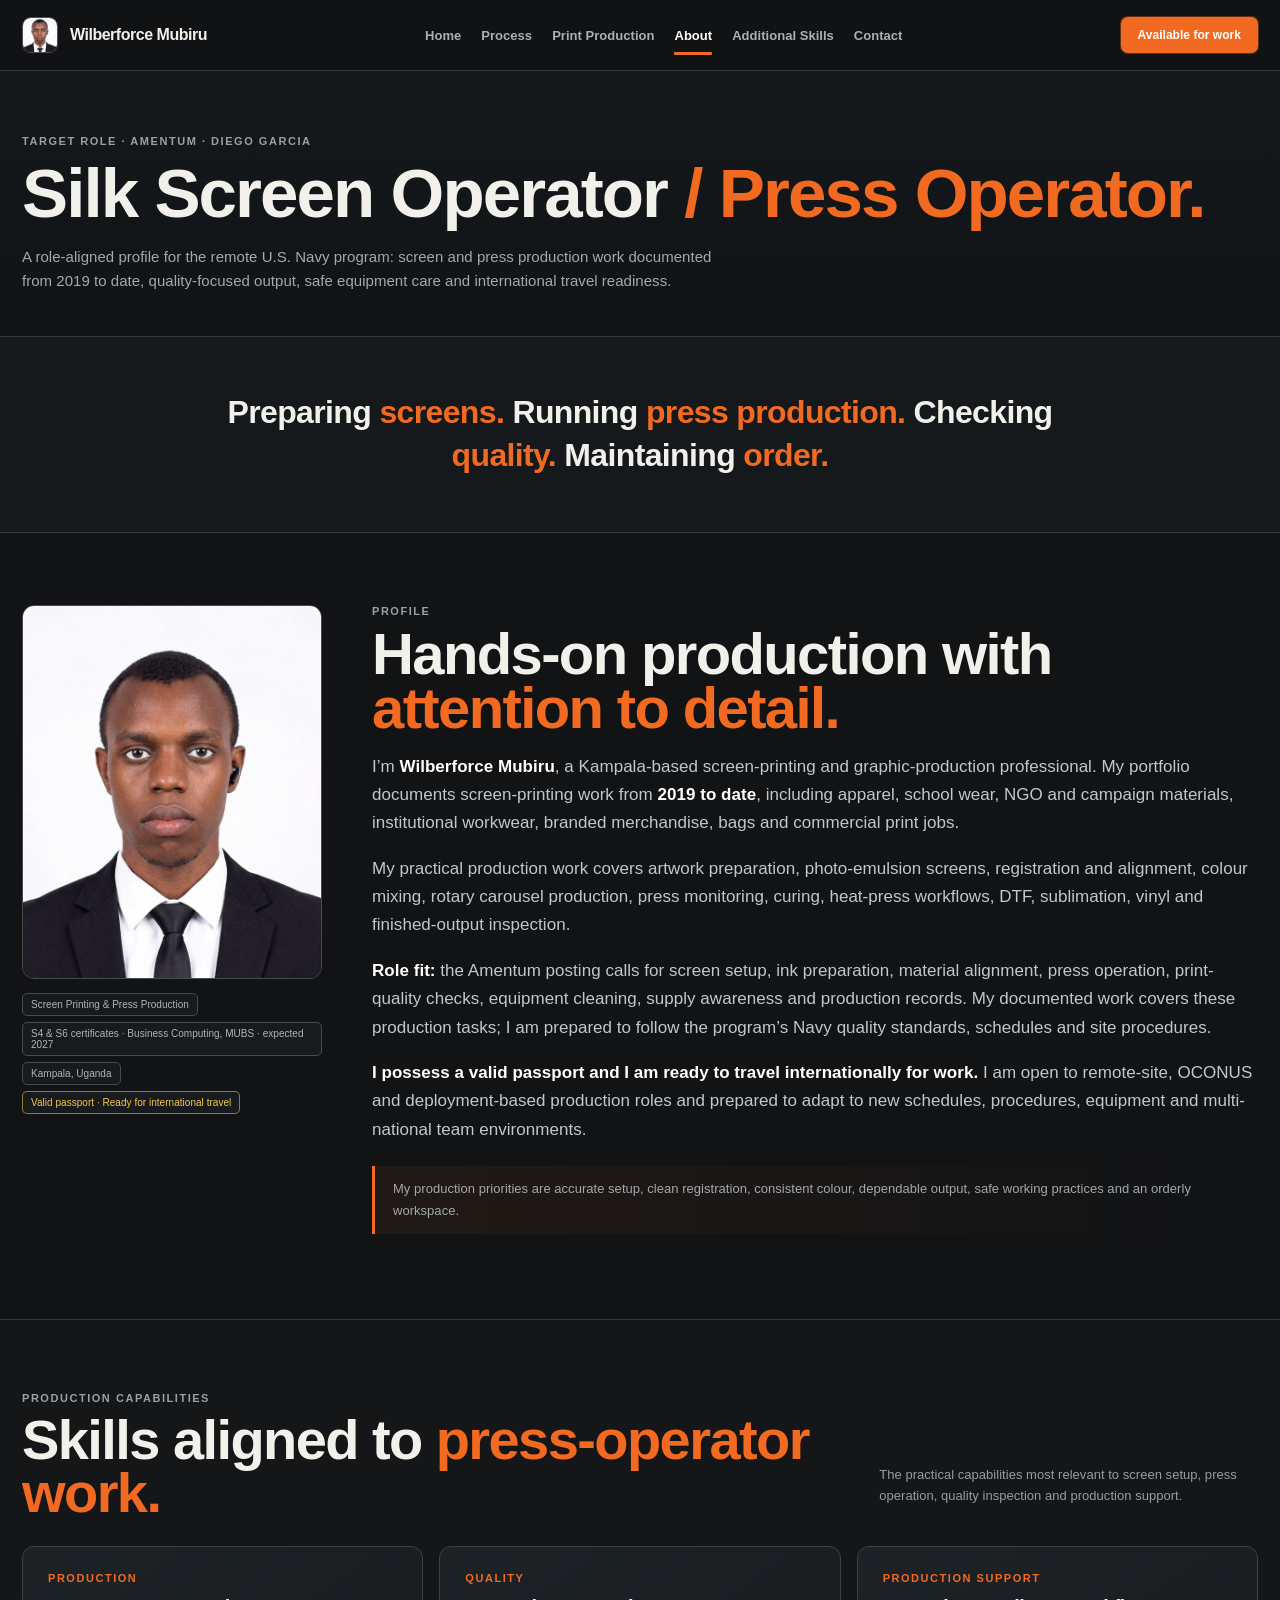
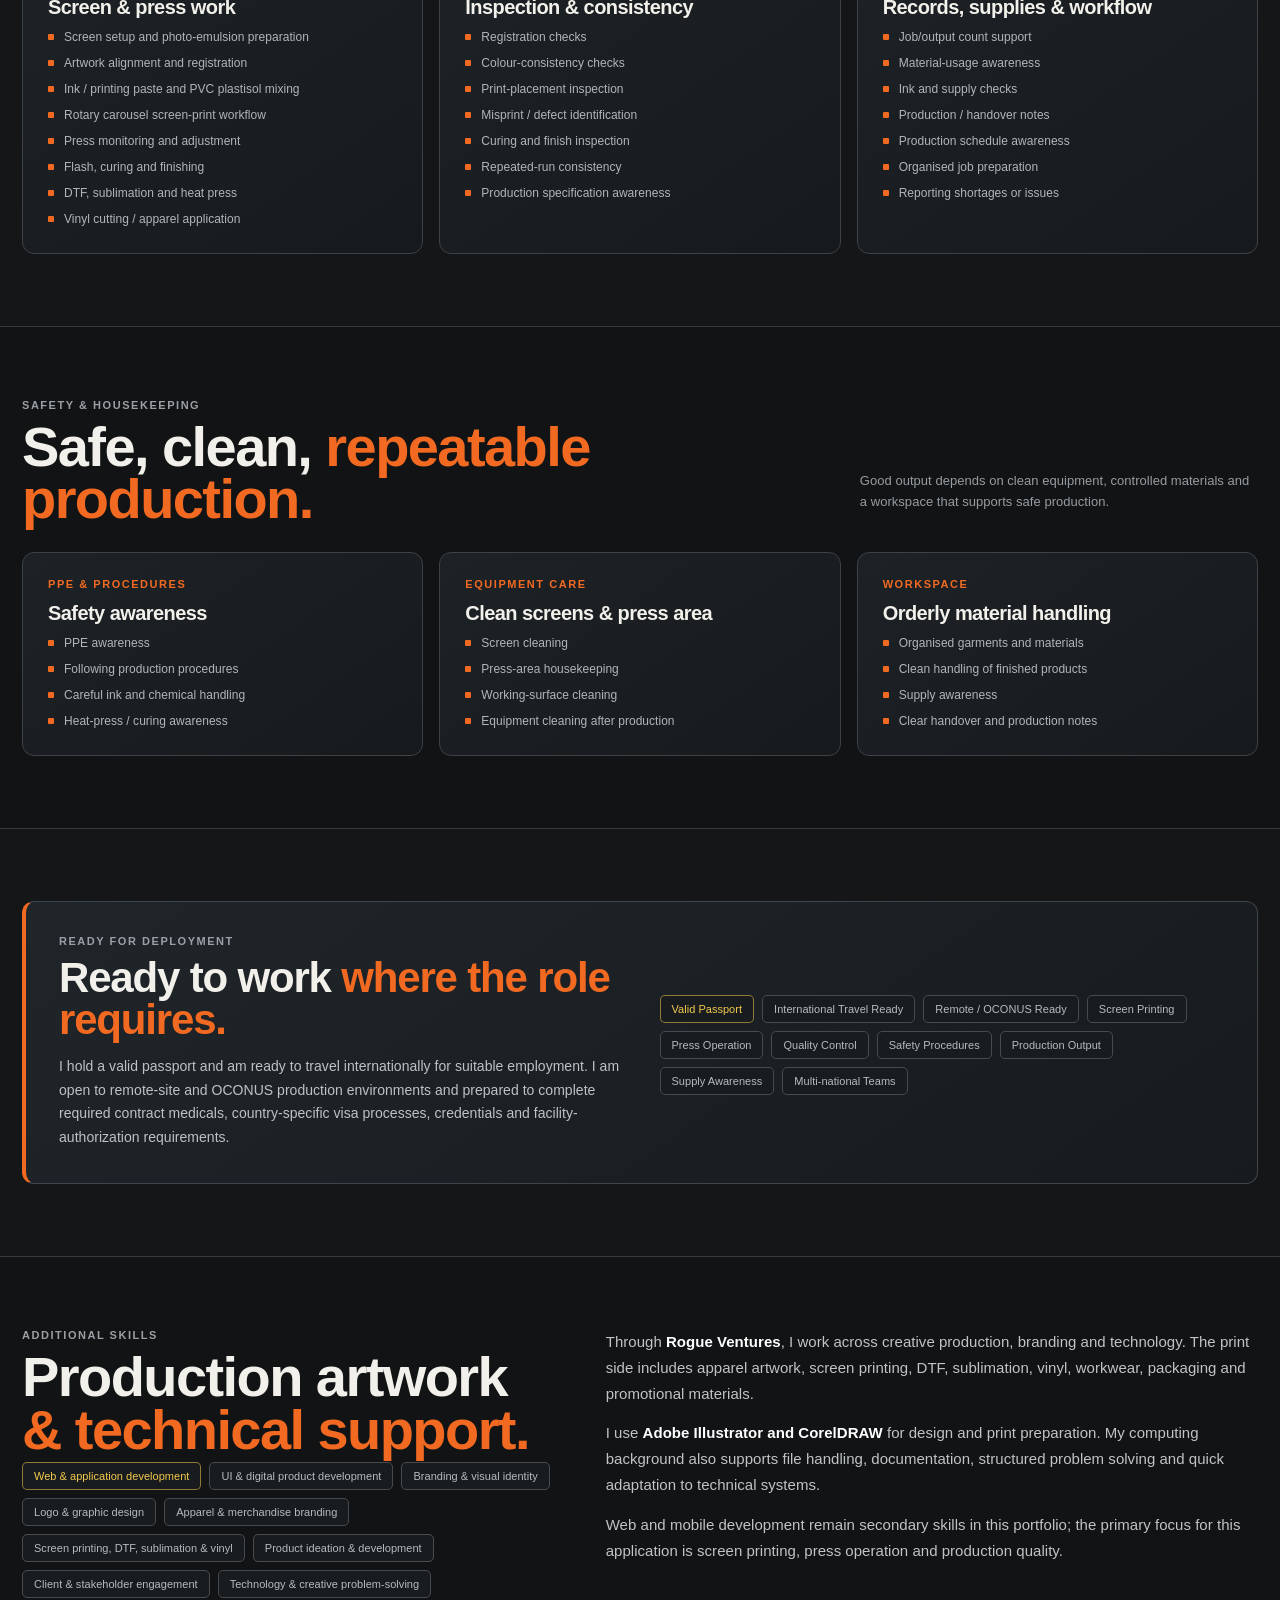
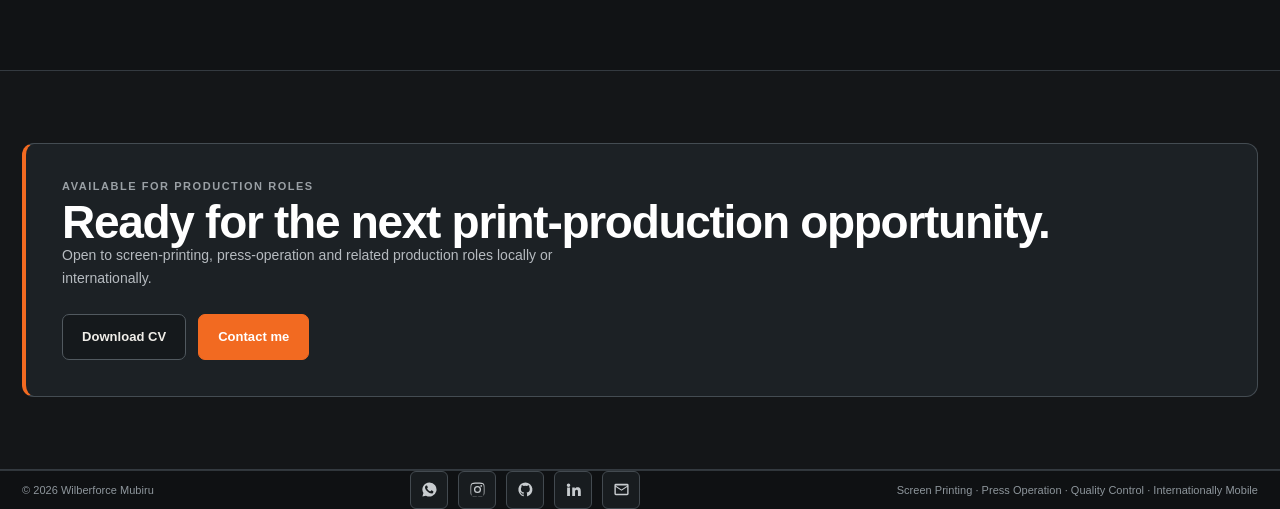
==== about.html @ 1ae14ea3 "Add confirmed education credentials" ====
<!doctype html>
<html lang="en">
<head>
<meta charset="utf-8">
<meta name="viewport" content="width=device-width, initial-scale=1">
<title>About · Wilberforce Mubiru · Print Production</title>
<meta name="description" content="Role-aligned profile for Wilberforce Mubiru: Silk Screen Operator / Press Operator candidate for the Amentum program on Diego Garcia, with production work documented from 2019 to date.">
<link rel="icon" href="data:image/svg+xml,<svg xmlns='http://www.w3.org/2000/svg' viewBox='0 0 32 32'><rect width='32' height='32' rx='6' fill='%23f26a21'/><text x='16' y='21' font-size='13' font-family='sans-serif' font-weight='bold' fill='white' text-anchor='middle'>WM</text></svg>">
<link rel="stylesheet" href="assets/css/site.css">
<link rel="stylesheet" href="assets/css/typography.css">
</head>
<body>
<header class="topbar"><div class="shell nav"><a class="brand" href="index.html"><img class="mark" src="assets/img/profile.jpg" alt="Wilberforce Mubiru"><span>Wilberforce Mubiru</span></a><nav class="navlinks"><a href="index.html">Home</a><a href="graphics.html#process">Process</a><a href="graphics.html">Print Production</a><a href="about.html" class="active">About</a><a href="web-mobile.html">Additional Skills</a><a href="contact.html">Contact</a></nav><a class="navcta" href="contact.html">Available for work</a></div></header>
<main id="top">
<section class="page-head"><div class="shell"><div class="eyebrow">Target role · Amentum · Diego Garcia</div><h1 class="serif">Silk Screen Operator <span class="orange">/ Press Operator.</span></h1><p class="page-intro">A role-aligned profile for the remote U.S. Navy program: screen and press production work documented from 2019 to date, quality-focused output, safe equipment care and international travel readiness.</p></div></section>
<section class="tagline"><div class="shell"><p>Preparing <span>screens.</span> Running <span>press production.</span> Checking <span>quality.</span> Maintaining <span>order.</span></p></div></section>
<section class="section"><div class="shell about"><div><img class="about-photo" src="assets/img/profile.jpg" alt="Wilberforce Mubiru portrait"><div class="stack" style="margin-top:14px"><span>Screen Printing &amp; Press Production</span><span>S4 &amp; S6 certificates · Business Computing, MUBS · expected 2027</span><span>Kampala, Uganda</span><span>Valid passport · Ready for international travel</span></div></div><div><div class="eyebrow">Profile</div><h2 class="serif">Hands-on production with <span class="orange">attention to detail.</span></h2><p class="about-copy">I’m <strong>Wilberforce Mubiru</strong>, a Kampala-based screen-printing and graphic-production professional. My portfolio documents screen-printing work from <strong>2019 to date</strong>, including apparel, school wear, NGO and campaign materials, institutional workwear, branded merchandise, bags and commercial print jobs.</p><p class="about-copy">My practical production work covers artwork preparation, photo-emulsion screens, registration and alignment, colour mixing, rotary carousel production, press monitoring, curing, heat-press workflows, DTF, sublimation, vinyl and finished-output inspection.</p><p class="about-copy" id="role-fit"><strong>Role fit:</strong> the Amentum posting calls for screen setup, ink preparation, material alignment, press operation, print-quality checks, equipment cleaning, supply awareness and production records. My documented work covers these production tasks; I am prepared to follow the program’s Navy quality standards, schedules and site procedures.</p><p class="about-copy"><strong>I possess a valid passport and I am ready to travel internationally for work.</strong> I am open to remote-site, OCONUS and deployment-based production roles and prepared to adapt to new schedules, procedures, equipment and multi-national team environments.</p><p class="quote">My production priorities are accurate setup, clean registration, consistent colour, dependable output, safe working practices and an orderly workspace.</p></div></div></section>
<section class="section"><div class="shell"><div class="section-head"><div><div class="eyebrow">Production capabilities</div><h2 class="serif">Skills aligned to <span class="orange">press-operator work.</span></h2></div><div class="head-more"><p class="section-intro">The practical capabilities most relevant to screen setup, press operation, quality inspection and production support.</p></div></div><div class="cap-grid"><article class="cap"><span class="kicker">Production</span><h3>Screen &amp; press work</h3><ul><li>Screen setup and photo-emulsion preparation</li><li>Artwork alignment and registration</li><li>Ink / printing paste and PVC plastisol mixing</li><li>Rotary carousel screen-print workflow</li><li>Press monitoring and adjustment</li><li>Flash, curing and finishing</li><li>DTF, sublimation and heat press</li><li>Vinyl cutting / apparel application</li></ul></article><article class="cap"><span class="kicker">Quality</span><h3>Inspection &amp; consistency</h3><ul><li>Registration checks</li><li>Colour-consistency checks</li><li>Print-placement inspection</li><li>Misprint / defect identification</li><li>Curing and finish inspection</li><li>Repeated-run consistency</li><li>Production specification awareness</li></ul></article><article class="cap"><span class="kicker">Production support</span><h3>Records, supplies &amp; workflow</h3><ul><li>Job/output count support</li><li>Material-usage awareness</li><li>Ink and supply checks</li><li>Production / handover notes</li><li>Production schedule awareness</li><li>Organised job preparation</li><li>Reporting shortages or issues</li></ul></article></div></div></section>
<section class="section"><div class="shell"><div class="section-head"><div><div class="eyebrow">Safety &amp; housekeeping</div><h2 class="serif">Safe, clean, <span class="orange">repeatable production.</span></h2></div><div class="head-more"><p class="section-intro">Good output depends on clean equipment, controlled materials and a workspace that supports safe production.</p></div></div><div class="cap-grid"><article class="cap"><span class="kicker">PPE &amp; procedures</span><h3>Safety awareness</h3><ul><li>PPE awareness</li><li>Following production procedures</li><li>Careful ink and chemical handling</li><li>Heat-press / curing awareness</li></ul></article><article class="cap"><span class="kicker">Equipment care</span><h3>Clean screens &amp; press area</h3><ul><li>Screen cleaning</li><li>Press-area housekeeping</li><li>Working-surface cleaning</li><li>Equipment cleaning after production</li></ul></article><article class="cap"><span class="kicker">Workspace</span><h3>Orderly material handling</h3><ul><li>Organised garments and materials</li><li>Clean handling of finished products</li><li>Supply awareness</li><li>Clear handover and production notes</li></ul></article></div></div></section>
<section class="section"><div class="shell"><div class="impact"><div><div class="eyebrow">Ready for deployment</div><h2 class="serif">Ready to work <span class="orange">where the role requires.</span></h2><p>I hold a valid passport and am ready to travel internationally for suitable employment. I am open to remote-site and OCONUS production environments and prepared to complete required contract medicals, country-specific visa processes, credentials and facility-authorization requirements.</p></div><div class="areas"><span>Valid Passport</span><span>International Travel Ready</span><span>Remote / OCONUS Ready</span><span>Screen Printing</span><span>Press Operation</span><span>Quality Control</span><span>Safety Procedures</span><span>Production Output</span><span>Supply Awareness</span><span>Multi-national Teams</span></div></div></div></section>
<section class="section" id="rogue"><div class="shell rogue"><div><div class="eyebrow">Additional skills</div><h2 class="serif">Production artwork <span class="orange">&amp; technical support.</span></h2><div class="areas" id="rogue-areas"></div></div><div class="rogue-copy"><p>Through <strong>Rogue Ventures</strong>, I work across creative production, branding and technology. The print side includes apparel artwork, screen printing, DTF, sublimation, vinyl, workwear, packaging and promotional materials.</p><p>I use <strong>Adobe Illustrator and CorelDRAW</strong> for design and print preparation. My computing background also supports file handling, documentation, structured problem solving and quick adaptation to technical systems.</p><p>Web and mobile development remain secondary skills in this portfolio; the primary focus for this application is screen printing, press operation and production quality.</p></div></div></section>
<section class="section"><div class="shell"><div class="cta"><div><div class="eyebrow">Available for production roles</div><h2 class="serif">Ready for the next print-production opportunity.</h2><p>Open to screen-printing, press-operation and related production roles locally or internationally.</p></div><div class="cta-actions"><a class="button ghost" href="Wilberforce_Mubiru_Print_Production_CV.html" download>Download CV</a><a class="button primary" href="contact.html">Contact me</a></div></div></div></section>
</main>
<footer class="shell"><div class="foot-row"><div>© <span id="year"></span> Wilberforce Mubiru</div><div class="socials" id="socials"></div><div>Screen Printing · Press Operation · Quality Control · Internationally Mobile</div></div></footer>
<script src="assets/js/data.js"></script>
<script src="assets/js/site.js"></script>
</body>
</html>
---- assets/css/site.css ----
:root{--bg:#111315;--panel:#1b1f22;--panel2:#20252a;--panel3:#15191c;--ink:#f2f0ea;--muted:#92989d;--line:#343a40;--line-soft:rgba(255,255,255,.09);--accent:#f26a21;--accent2:#ff8b4d;--signal:#f2c94c;--steel:#bcc2c7;--dark:#0d0f10}
*{box-sizing:border-box}html{scroll-behavior:smooth}body{margin:0;background:var(--bg);color:var(--ink);font-family:Inter,ui-sans-serif,system-ui,-apple-system,BlinkMacSystemFont,"Segoe UI",sans-serif}a{color:inherit;text-decoration:none}button{font:inherit;color:inherit}img{max-width:100%}.shell{max-width:1280px;margin:0 auto;padding:0 22px}.serif{font-family:Georgia,"Times New Roman",serif;font-weight:400;letter-spacing:-.045em}.eyebrow{font-size:11px;letter-spacing:.17em;text-transform:uppercase;color:#9aa0a5}.muted{color:var(--muted)}.orange{color:var(--accent)}.soft{color:#7f878d}
.topbar{position:sticky;top:0;z-index:20;background:rgba(17,19,21,.94);backdrop-filter:blur(18px);border-bottom:1px solid var(--line)}.nav{min-height:70px;display:flex;align-items:center;justify-content:space-between;gap:22px}.brand{display:flex;align-items:center;gap:12px;font-weight:750;letter-spacing:-.03em;white-space:nowrap}.mark{width:36px;height:36px;border-radius:9px;object-fit:cover;background:var(--accent);border:1px solid #4a5055}.navlinks{display:flex;align-items:center;gap:20px;color:#abb0b4;font-size:13px}.navlinks a{position:relative;padding:5px 0}.navlinks a:hover,.navlinks a.active{color:#fff}.navlinks a.active::after{content:"";position:absolute;left:0;right:0;bottom:-7px;height:3px;background:var(--accent);border-radius:1px}.navcta{display:inline-flex;align-items:center;justify-content:center;border-radius:7px;background:var(--accent);color:#fff;padding:11px 17px;font-size:12px;font-weight:800;white-space:nowrap;box-shadow:0 0 0 1px rgba(242,106,33,.35)}
.hero{padding:76px 0 68px;border-bottom:1px solid var(--line);background:linear-gradient(180deg,#131619 0%,var(--bg) 100%)}.hero-grid{display:grid;grid-template-columns:1.08fr .92fr;gap:54px;align-items:end}.hero h1{font-size:clamp(46px,7.4vw,96px);line-height:.9;margin:15px 0 24px}.hero h1 span{display:block}.lede{max-width:650px;font-size:17px;line-height:1.67;color:#c6c9cb}.hero-actions{display:flex;flex-wrap:wrap;gap:12px;margin-top:28px}.button{display:inline-flex;align-items:center;justify-content:center;min-height:46px;border-radius:7px;padding:0 19px;font-size:13px;font-weight:800;border:1px solid #495057;background:#20252a;color:#f5f5f2;transition:transform .18s,border-color .18s,background .18s}.button.primary{background:var(--accent);border-color:var(--accent);color:#fff}.button:hover{transform:translateY(-1px);border-color:#737b81}.hero-card{border:1px solid #3b4248;border-left:4px solid var(--accent);border-radius:14px;background:linear-gradient(145deg,#22272b,#171a1d);padding:24px;display:grid;grid-template-columns:132px 1fr;gap:22px;align-items:center;box-shadow:0 14px 40px rgba(0,0,0,.22)}.hero-photo{width:132px;height:165px;object-fit:cover;border-radius:10px;border:1px solid #4c5359}.hero-card h2{font-size:31px;line-height:.97;margin:8px 0 10px;max-width:330px}.hero-card p{max-width:350px;color:#b6bbc0;font-size:13px;line-height:1.58;margin:0}.stats{display:grid;grid-template-columns:repeat(4,1fr);gap:10px;margin-top:26px}.stat{border-top:2px solid #353b40;padding-top:13px}.stat strong{display:block;font-size:24px;letter-spacing:-.05em;color:#fff}.stat small{color:#8d9499;font-size:11px}
.section{padding:72px 0;border-bottom:1px solid var(--line)}.section:nth-of-type(even){background:rgba(255,255,255,.012)}.section-head{display:flex;align-items:end;justify-content:space-between;gap:30px;margin-bottom:26px}.section h2{font-size:clamp(33px,4.6vw,56px);line-height:.94;margin:10px 0 0}.section-intro{max-width:430px;color:#969da2;line-height:1.6;font-size:13px}.head-more{display:flex;flex-direction:column;align-items:flex-end;gap:12px}.head-link{font-size:12px;font-weight:800;color:#fff;white-space:nowrap}.head-link:hover{color:var(--accent2)}.page-head{padding:64px 0 42px;border-bottom:1px solid var(--line);background:linear-gradient(180deg,#15191c,var(--bg))}.page-head h1{font-size:clamp(38px,5.4vw,70px);line-height:.95;margin:14px 0 0}.page-intro{max-width:720px;color:#a3a9ad;line-height:1.65;font-size:15px;margin:18px 0 0}
.filters{display:flex;flex-wrap:wrap;gap:8px;margin:0 0 22px}.filter{border:1px solid #444b51;background:#191d20;color:#b2b7bb;border-radius:6px;padding:9px 13px;font-size:11px;cursor:pointer}.filter.active,.filter:hover{background:var(--accent);color:#fff;border-color:var(--accent)}.grid{display:grid;grid-template-columns:repeat(3,1fr);gap:16px}.work-card{background:var(--panel);border:1px solid #343b40;border-radius:12px;overflow:hidden;display:flex;flex-direction:column;transition:transform .22s,border-color .22s}.work-card:hover{transform:translateY(-3px);border-color:#697177}.work-media{aspect-ratio:4/3;background:#171a1d;overflow:hidden;position:relative}.work-media img{width:100%;height:100%;object-fit:cover;display:block;transition:transform .4s}.work-card:hover .work-media img{transform:scale(1.025)}.mono{width:100%;height:100%;display:grid;place-items:center;font-size:44px;font-weight:850;letter-spacing:-.04em;background:linear-gradient(145deg,#24292d,#141719);color:var(--accent)}.work-body{padding:16px;display:flex;flex-direction:column;flex:1}.work-top{display:flex;align-items:center;justify-content:space-between;gap:10px}.pill{display:inline-flex;border-radius:4px;background:rgba(242,106,33,.12);color:#ff9b66;border:1px solid rgba(242,106,33,.42);padding:5px 8px;font-size:10px;text-transform:uppercase;letter-spacing:.09em}.year{color:#858c91;font-size:11px;letter-spacing:.08em}.work-body h3{font-size:16px;letter-spacing:-.03em;margin:12px 0 7px}.work-body p{font-size:12px;line-height:1.58;color:#9ba1a5;margin:0}.stack{display:flex;flex-wrap:wrap;gap:6px;margin-top:12px}.stack span{border:1px solid #444b50;border-radius:5px;padding:5px 8px;color:#afb4b8;font-size:10px;background:#171b1e}.stack span:last-child{border-color:rgba(242,201,76,.55);color:var(--signal)}.work-links{display:flex;gap:14px;margin-top:auto;padding-top:14px}.work-links a{color:#fff;font-size:12px;font-weight:800}.work-links a:hover{color:var(--accent2)}
.disciplines,.cap-grid{display:grid;grid-template-columns:repeat(3,1fr);gap:16px}.discipline,.cap{border:1px solid #3b4248;border-radius:12px;background:linear-gradient(145deg,#1d2226,#171a1d);padding:25px;display:flex;flex-direction:column}.discipline{transition:transform .22s,border-color .22s}.discipline:hover{transform:translateY(-3px);border-color:#6b7379}.discipline .num,.cap .kicker{font-size:11px;letter-spacing:.16em;text-transform:uppercase;color:var(--accent);font-weight:800}.discipline h3,.cap h3{font-size:20px;margin:12px 0 9px;letter-spacing:-.02em}.discipline p,.cap p{font-size:13px;line-height:1.62;color:#9da3a7;margin:0}.discipline .more{margin-top:16px;font-size:12px;font-weight:800;color:#fff}.discipline:hover .more{color:var(--accent2)}.cap p{margin-bottom:16px}.cap ul{margin:0;padding:0;list-style:none;display:flex;flex-direction:column;gap:8px}.cap li{font-size:12px;line-height:1.5;color:#b1b6ba;padding-left:16px;position:relative}.cap li::before{content:"";position:absolute;left:0;top:6px;width:6px;height:6px;border-radius:1px;background:var(--accent)}.cap li strong{color:#f0eee8;font-weight:650}
.impact{border:1px solid #3e454b;border-left:4px solid var(--accent);border-radius:12px;background:linear-gradient(145deg,#20252a,#171b1e);padding:33px;display:grid;grid-template-columns:1fr 1fr;gap:36px;align-items:center}.impact h2{font-size:clamp(28px,3.6vw,42px);line-height:1;margin:10px 0 14px}.impact p{font-size:14px;line-height:1.7;color:#bec2c5;margin:0}.tagline{padding:54px 0;border-bottom:1px solid var(--line);text-align:center;background:#15191c}.tagline p{font-family:Georgia,"Times New Roman",serif;font-size:clamp(21px,3.1vw,32px);line-height:1.35;letter-spacing:-.02em;max-width:900px;margin:0 auto;color:var(--ink)}.tagline p span{color:var(--accent)}
.steps{display:grid;grid-template-columns:repeat(4,1fr);gap:16px}.step{border:1px solid #3a4147;border-radius:12px;background:#191d20;overflow:hidden;display:flex;flex-direction:column}.step-media{aspect-ratio:1/1;background:#15191c;overflow:hidden;border-bottom:1px solid #353b40}.step-media img{width:100%;height:100%;object-fit:cover;display:block}.swatches{width:100%;height:100%;display:flex;flex-wrap:wrap;align-content:center;justify-content:center;gap:10px;background:linear-gradient(145deg,#252a2e,#15191c);padding:18px}.swatches i{width:44px;height:44px;border-radius:5px;display:block;box-shadow:inset 0 -6px 12px rgba(0,0,0,.35),0 2px 6px rgba(0,0,0,.5)}.step-body{padding:18px}.step-num{font-size:11px;letter-spacing:.16em;color:var(--accent);font-weight:850}.step-body h3{font-size:17px;margin:10px 0 8px;letter-spacing:-.02em}.step-body p{font-size:12px;line-height:1.6;color:#9da3a7;margin:0}
.rogue{display:grid;grid-template-columns:.9fr 1.1fr;gap:50px;align-items:start}.rogue-copy p{font-size:15px;line-height:1.72;color:#c0c4c7;margin:0 0 14px}.rogue-copy strong{color:#fff}.areas{display:flex;flex-wrap:wrap;gap:8px;margin-top:6px}.areas span{border:1px solid #454c51;border-radius:5px;padding:7px 11px;color:#b6bbc0;font-size:11px;background:#181c1f}.areas span:first-child{border-color:rgba(242,201,76,.55);color:var(--signal)}.rogue-card{border:1px solid #3e454b;border-radius:12px;background:#1b2024;padding:28px}.rogue-card h3{font-size:22px;margin:0 0 6px;letter-spacing:-.03em}.rogue-card .eyebrow{margin-bottom:14px;display:block}
.about{display:grid;grid-template-columns:300px 1fr;gap:50px;align-items:start}.about-photo{width:100%;border-radius:12px;border:1px solid #454c51;display:block}.about h2{font-size:clamp(33px,4.6vw,58px);line-height:.94;margin:10px 0}.about-copy{font-size:17px;line-height:1.67;color:#c4c7c9}.about-copy strong{color:#fff}.quote{border-left:3px solid var(--accent);padding:12px 0 12px 18px;color:#a2a8ac;font-size:13px;line-height:1.7;margin-top:22px;background:linear-gradient(90deg,rgba(242,106,33,.07),transparent)}
.contact{background:#1c2125;color:var(--ink);border:1px solid #444c52;border-top:4px solid var(--accent);border-radius:12px;padding:40px;display:grid;grid-template-columns:1fr .65fr;gap:40px;align-items:end}.contact h2{font-size:clamp(36px,4.6vw,60px);line-height:.92;margin:12px 0;color:#fff}.contact p{max-width:590px;color:#b8bdc1;line-height:1.65;font-size:14px}.contact .button{background:#262c31;border-color:#50585e;color:#fff}.contact .button:first-child{background:var(--accent);border-color:var(--accent)}.contact-meta{display:grid;gap:13px}.contact-meta div{border-top:1px solid #41484d;padding-top:11px;font-size:13px;color:#e5e3dd}.contact-meta small{display:block;color:#858d93;text-transform:uppercase;letter-spacing:.1em;font-size:10px;margin-bottom:4px}.cta{background:#1c2125;color:var(--ink);border:1px solid #444c52;border-left:4px solid var(--accent);border-radius:12px;padding:36px;display:flex;flex-wrap:wrap;align-items:center;justify-content:space-between;gap:24px}.cta h2{font-size:clamp(30px,4vw,46px);line-height:.96;margin:8px 0 0;color:#fff}.cta p{max-width:540px;color:#b6bbc0;line-height:1.62;font-size:14px;margin:0}.cta-actions{display:flex;gap:12px;flex-wrap:wrap}.cta .button.primary{background:var(--accent);border-color:var(--accent);color:#fff}.cta .button.ghost{background:#15191c;border-color:#51595f;color:#f0eee9}
footer{padding:30px 0 44px;color:#8e969c;font-size:11px;background:#0f1113;border-top:1px solid #30363b}.foot-row{display:flex;justify-content:space-between;align-items:center;gap:20px;flex-wrap:wrap}.socials{display:flex;gap:10px}.socials a{width:38px;height:38px;border:1px solid #434a50;border-radius:6px;display:grid;place-items:center;color:#c8cccf;transition:all .2s;background:#181c1f}.socials a:hover{background:var(--accent);border-color:var(--accent);color:#fff;transform:translateY(-2px)}.socials svg{width:17px;height:17px;fill:currentColor}.hidden{display:none!important}
@media(max-width:1100px){.nav{flex-wrap:wrap;height:auto;padding-top:14px;padding-bottom:14px}.navlinks{order:3;width:100%;justify-content:center;flex-wrap:wrap;gap:14px 20px}}
@media(max-width:980px){.grid{grid-template-columns:repeat(2,1fr)}.steps{grid-template-columns:repeat(2,1fr)}.rogue{grid-template-columns:1fr}.disciplines,.cap-grid{grid-template-columns:1fr}.impact{grid-template-columns:1fr;gap:24px}}
@media(max-width:900px){.hero-grid,.about,.contact{grid-template-columns:1fr}.hero-card{grid-template-columns:110px 1fr}.hero-photo{width:110px;height:145px}.section-head{align-items:start;flex-direction:column}.head-more{align-items:flex-start}.stats{grid-template-columns:repeat(2,1fr)}}
@media(max-width:620px){.shell{padding:0 16px}.brand span{display:none}.nav{gap:12px}.navlinks{font-size:12px;justify-content:flex-start;overflow-x:auto;flex-wrap:nowrap;padding-bottom:5px}.navlinks a{white-space:nowrap}.navcta{padding:9px 12px}.hero{padding:52px 0}.hero-card{grid-template-columns:1fr}.hero-photo{width:100%;height:240px}.grid,.steps{grid-template-columns:1fr}.section{padding:56px 0}.contact,.cta,.impact{padding:25px}.foot-row{align-items:flex-start;flex-direction:column}.stats{grid-template-columns:1fr 1fr}}

/* Project browsing and full-size previews */
.gallery-tools{display:flex;align-items:end;justify-content:space-between;gap:18px;margin:0 0 16px;flex-wrap:wrap}
.gallery-search{display:grid;gap:7px;min-width:min(100%,320px);color:#b7bdc1;font-size:11px;text-transform:uppercase;letter-spacing:.09em}
.gallery-search input{width:min(100%,390px);min-height:44px;border:1px solid #454d53;border-radius:7px;background:#171b1e;color:#f5f3ee;padding:0 13px;font:inherit;font-size:14px;letter-spacing:0;text-transform:none;outline:none}
.gallery-search input::placeholder{color:#777f85}
.gallery-search input:focus{border-color:var(--accent);box-shadow:0 0 0 3px rgba(242,106,33,.16)}
.project-count{margin:0;color:#9fa6ab;font-size:12px}
.filter{display:inline-flex;align-items:center;gap:8px}
.filter-count{display:inline-grid;place-items:center;min-width:21px;height:21px;padding:0 5px;border-radius:99px;background:rgba(255,255,255,.09);font-size:10px}
.filter.active .filter-count{background:rgba(0,0,0,.16)}
.project-preview{position:relative;display:block;width:100%;height:100%;padding:0;border:0;background:transparent;cursor:zoom-in;text-align:left}
.project-preview img{width:100%;height:100%;object-fit:cover;display:block;transition:transform .35s}
.project-preview span{position:absolute;right:10px;bottom:10px;border:1px solid rgba(255,255,255,.25);border-radius:5px;padding:7px 9px;background:rgba(15,17,19,.82);color:#fff;font-size:10px;font-weight:750;opacity:.95}
.project-preview:hover img{transform:scale(1.04)}
.project-preview:focus-visible{outline:3px solid var(--signal);outline-offset:-3px}
.project-empty{padding:30px;border:1px dashed #51585d;border-radius:10px;color:#bdc1c4;text-align:center}
.project-lightbox{width:min(94vw,1120px);max-width:none;max-height:92vh;padding:0;border:1px solid #4b5359;border-radius:12px;background:#111416;color:#f7f5ef;overflow:auto}
.project-lightbox::backdrop{background:rgba(0,0,0,.84);backdrop-filter:blur(5px)}
.project-lightbox-frame{position:relative;padding:16px}
.project-lightbox img{display:block;width:100%;height:min(72vh,760px);object-fit:contain;background:#090b0c;border-radius:8px}
.project-lightbox-close{position:absolute;z-index:1;top:24px;right:24px;display:flex;align-items:center;gap:9px;border:1px solid rgba(255,255,255,.35);border-radius:6px;padding:8px 11px;background:rgba(12,14,15,.88);color:#fff;font-weight:750;cursor:pointer}
.project-lightbox-close span{font-size:19px;line-height:1}
.project-lightbox-caption{display:flex;align-items:baseline;justify-content:space-between;gap:12px;padding:11px 2px 1px}
.project-lightbox-caption h3{margin:0;font-size:17px}
.project-lightbox-caption p{margin:0;color:#abb1b5;font-size:12px;text-align:right}
@media(max-width:620px){.gallery-tools{align-items:stretch}.gallery-search{min-width:100%}.gallery-search input{width:100%}.project-lightbox{width:100vw;max-height:94vh;border-radius:10px}.project-lightbox-frame{padding:10px}.project-lightbox img{height:68vh}.project-lightbox-caption{display:block;padding:10px 2px}.project-lightbox-caption p{text-align:left;margin-top:4px}.project-lightbox-close{top:16px;right:16px}}
---- assets/css/typography.css ----
body{font-family:"Aptos","Segoe UI",Roboto,Arial,sans-serif;font-weight:400;letter-spacing:.002em}.serif,.hero h1,.hero-card h2,.page-head h1,.section h2,.contact h2,.cta h2,.discipline h3,.cap h3,.work-body h3,.step-body h3,.rogue-card h3{font-family:"Arial Narrow","Aptos Display","Helvetica Neue",Arial,sans-serif;font-weight:800;letter-spacing:-.028em}.hero h1{font-weight:900;letter-spacing:-.045em}.page-head h1,.section h2{font-weight:850}.eyebrow,.cap .kicker,.discipline .num,.step-num,.pill,.contact-meta small{font-family:"Arial Narrow","Aptos","Segoe UI",Arial,sans-serif;font-weight:800;letter-spacing:.14em}.navlinks,.navcta,.button,.head-link,.work-links a{font-family:"Aptos","Segoe UI",Roboto,Arial,sans-serif;font-weight:750}.lede,.page-intro,.section-intro,.about-copy,.rogue-copy p,.impact p,.contact p,.cta p,.work-body p,.cap p,.cap li,.discipline p,.step-body p{font-family:"Aptos","Segoe UI",Roboto,Arial,sans-serif}.tagline p{font-family:"Arial Narrow","Aptos Display","Helvetica Neue",Arial,sans-serif;font-weight:800;letter-spacing:-.02em}@media(max-width:620px){.hero h1{letter-spacing:-.035em}.navlinks{font-weight:700}}
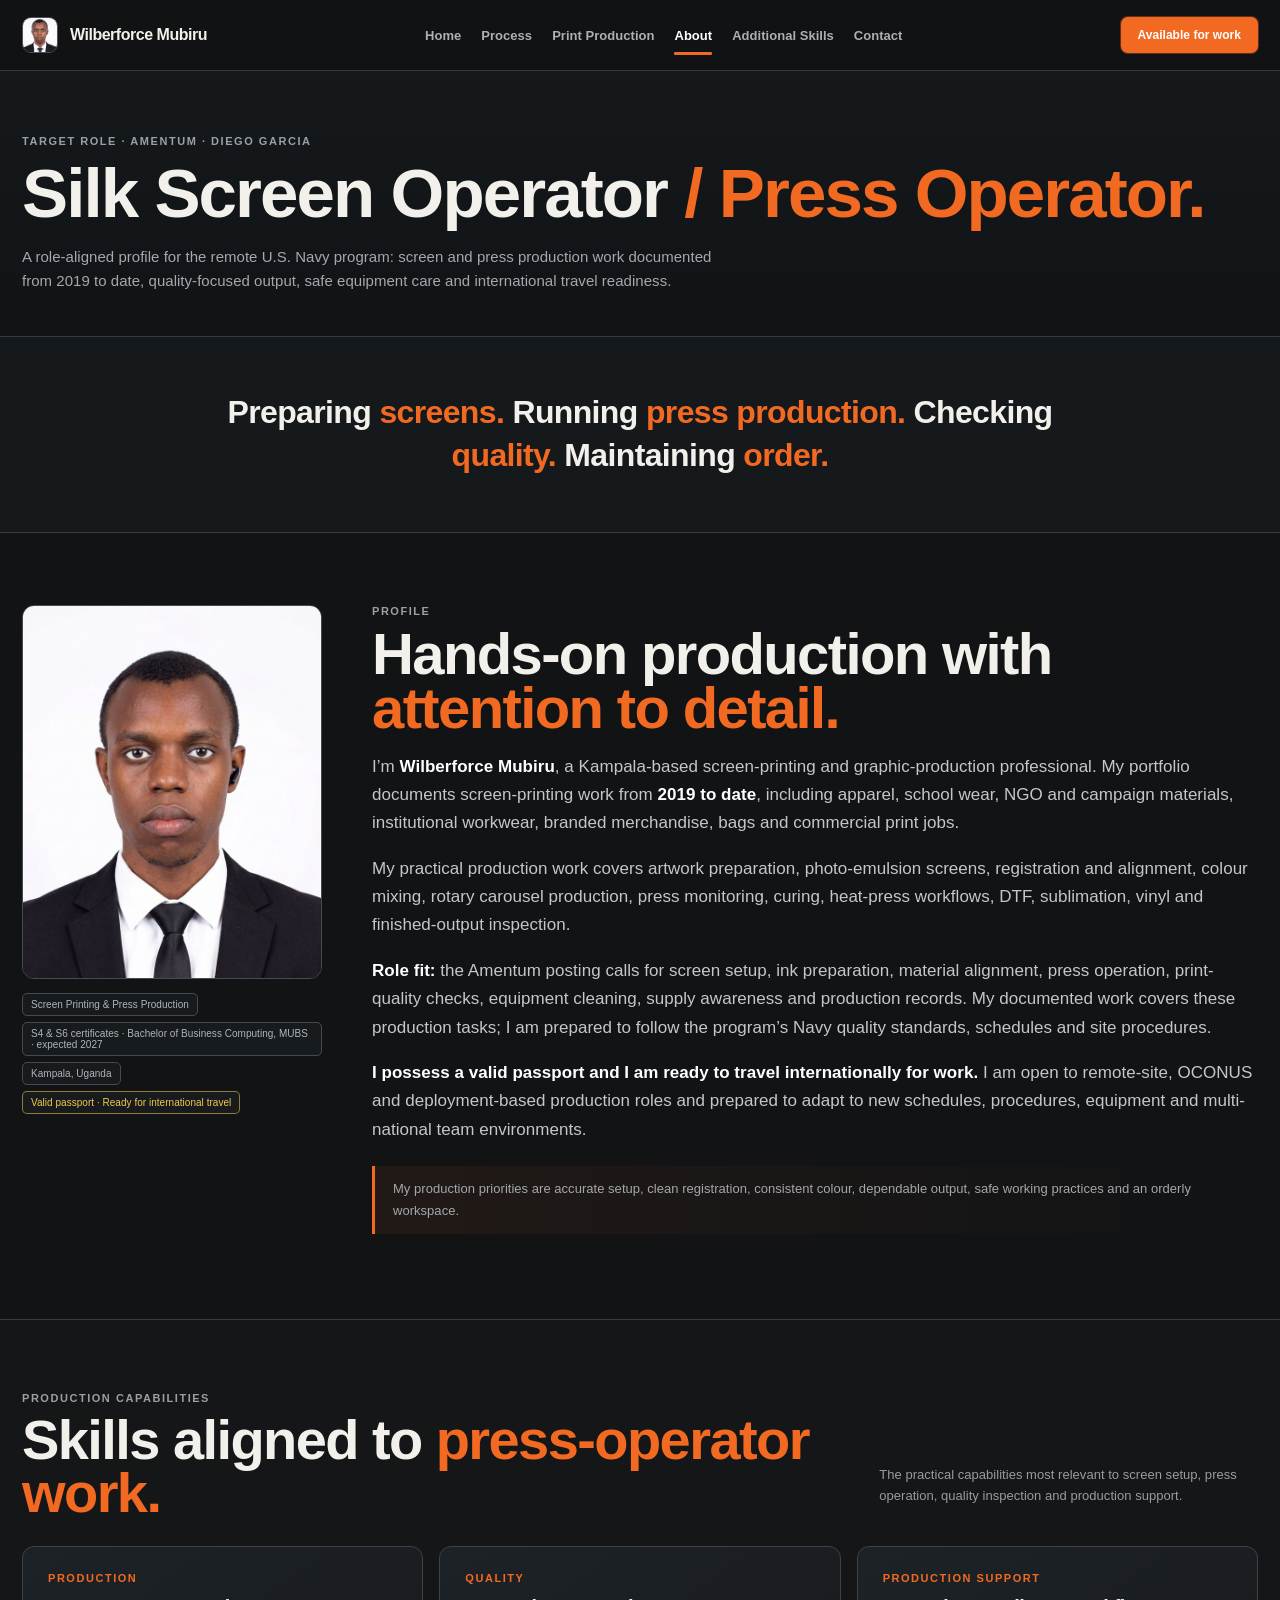
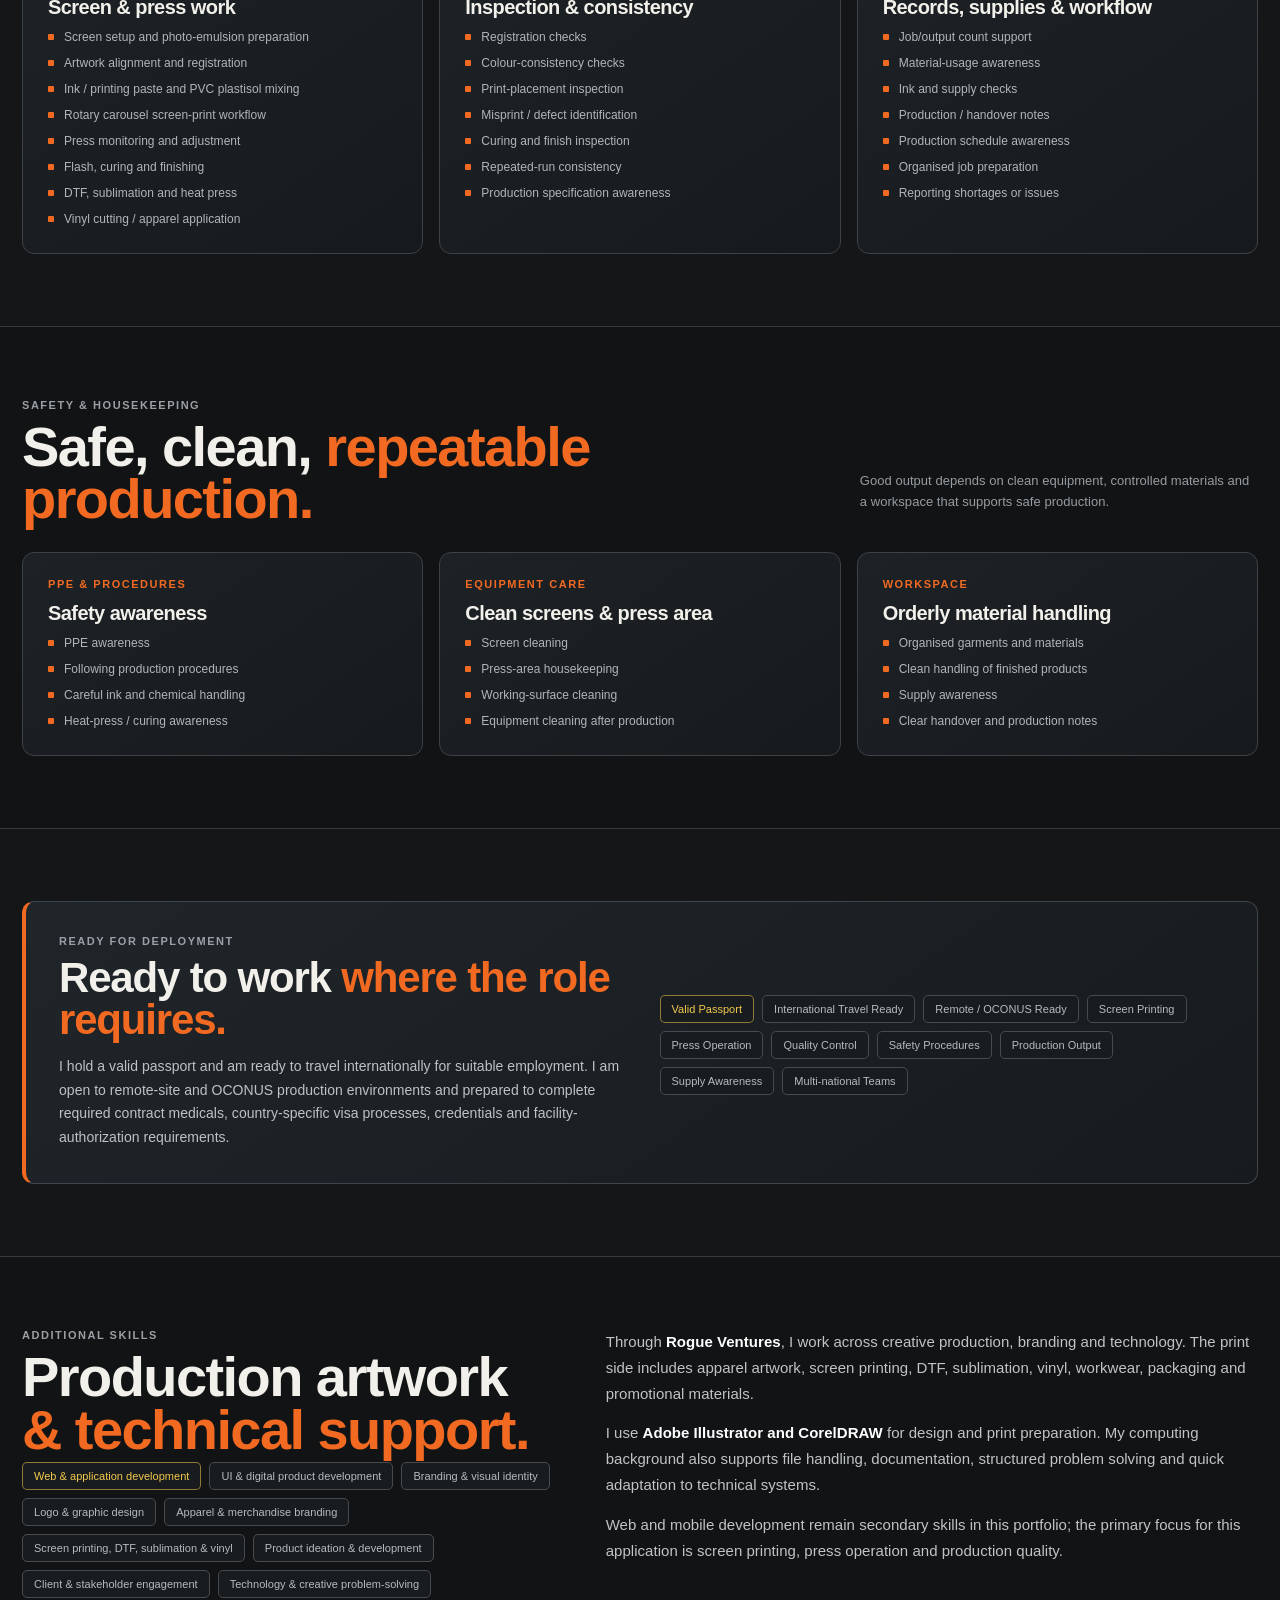
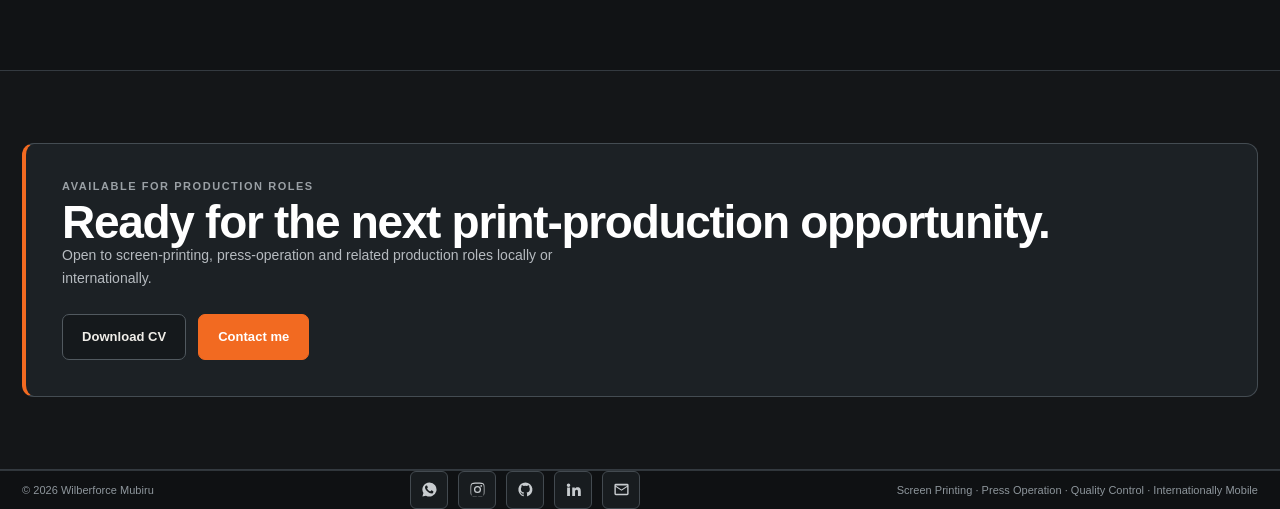
==== commit f3823bfa: "Clarify academic qualification" ====
--- a/about.html
+++ b/about.html
@@ -14,7 +14,7 @@
 <main id="top">
 <section class="page-head"><div class="shell"><div class="eyebrow">Target role · Amentum · Diego Garcia</div><h1 class="serif">Silk Screen Operator <span class="orange">/ Press Operator.</span></h1><p class="page-intro">A role-aligned profile for the remote U.S. Navy program: screen and press production work documented from 2019 to date, quality-focused output, safe equipment care and international travel readiness.</p></div></section>
 <section class="tagline"><div class="shell"><p>Preparing <span>screens.</span> Running <span>press production.</span> Checking <span>quality.</span> Maintaining <span>order.</span></p></div></section>
-<section class="section"><div class="shell about"><div><img class="about-photo" src="assets/img/profile.jpg" alt="Wilberforce Mubiru portrait"><div class="stack" style="margin-top:14px"><span>Screen Printing &amp; Press Production</span><span>S4 &amp; S6 certificates · Business Computing, MUBS · expected 2027</span><span>Kampala, Uganda</span><span>Valid passport · Ready for international travel</span></div></div><div><div class="eyebrow">Profile</div><h2 class="serif">Hands-on production with <span class="orange">attention to detail.</span></h2><p class="about-copy">I’m <strong>Wilberforce Mubiru</strong>, a Kampala-based screen-printing and graphic-production professional. My portfolio documents screen-printing work from <strong>2019 to date</strong>, including apparel, school wear, NGO and campaign materials, institutional workwear, branded merchandise, bags and commercial print jobs.</p><p class="about-copy">My practical production work covers artwork preparation, photo-emulsion screens, registration and alignment, colour mixing, rotary carousel production, press monitoring, curing, heat-press workflows, DTF, sublimation, vinyl and finished-output inspection.</p><p class="about-copy" id="role-fit"><strong>Role fit:</strong> the Amentum posting calls for screen setup, ink preparation, material alignment, press operation, print-quality checks, equipment cleaning, supply awareness and production records. My documented work covers these production tasks; I am prepared to follow the program’s Navy quality standards, schedules and site procedures.</p><p class="about-copy"><strong>I possess a valid passport and I am ready to travel internationally for work.</strong> I am open to remote-site, OCONUS and deployment-based production roles and prepared to adapt to new schedules, procedures, equipment and multi-national team environments.</p><p class="quote">My production priorities are accurate setup, clean registration, consistent colour, dependable output, safe working practices and an orderly workspace.</p></div></div></section>
+<section class="section"><div class="shell about"><div><img class="about-photo" src="assets/img/profile.jpg" alt="Wilberforce Mubiru portrait"><div class="stack" style="margin-top:14px"><span>Screen Printing &amp; Press Production</span><span>S4 &amp; S6 certificates · Bachelor of Business Computing, MUBS · expected 2027</span><span>Kampala, Uganda</span><span>Valid passport · Ready for international travel</span></div></div><div><div class="eyebrow">Profile</div><h2 class="serif">Hands-on production with <span class="orange">attention to detail.</span></h2><p class="about-copy">I’m <strong>Wilberforce Mubiru</strong>, a Kampala-based screen-printing and graphic-production professional. My portfolio documents screen-printing work from <strong>2019 to date</strong>, including apparel, school wear, NGO and campaign materials, institutional workwear, branded merchandise, bags and commercial print jobs.</p><p class="about-copy">My practical production work covers artwork preparation, photo-emulsion screens, registration and alignment, colour mixing, rotary carousel production, press monitoring, curing, heat-press workflows, DTF, sublimation, vinyl and finished-output inspection.</p><p class="about-copy" id="role-fit"><strong>Role fit:</strong> the Amentum posting calls for screen setup, ink preparation, material alignment, press operation, print-quality checks, equipment cleaning, supply awareness and production records. My documented work covers these production tasks; I am prepared to follow the program’s Navy quality standards, schedules and site procedures.</p><p class="about-copy"><strong>I possess a valid passport and I am ready to travel internationally for work.</strong> I am open to remote-site, OCONUS and deployment-based production roles and prepared to adapt to new schedules, procedures, equipment and multi-national team environments.</p><p class="quote">My production priorities are accurate setup, clean registration, consistent colour, dependable output, safe working practices and an orderly workspace.</p></div></div></section>
 <section class="section"><div class="shell"><div class="section-head"><div><div class="eyebrow">Production capabilities</div><h2 class="serif">Skills aligned to <span class="orange">press-operator work.</span></h2></div><div class="head-more"><p class="section-intro">The practical capabilities most relevant to screen setup, press operation, quality inspection and production support.</p></div></div><div class="cap-grid"><article class="cap"><span class="kicker">Production</span><h3>Screen &amp; press work</h3><ul><li>Screen setup and photo-emulsion preparation</li><li>Artwork alignment and registration</li><li>Ink / printing paste and PVC plastisol mixing</li><li>Rotary carousel screen-print workflow</li><li>Press monitoring and adjustment</li><li>Flash, curing and finishing</li><li>DTF, sublimation and heat press</li><li>Vinyl cutting / apparel application</li></ul></article><article class="cap"><span class="kicker">Quality</span><h3>Inspection &amp; consistency</h3><ul><li>Registration checks</li><li>Colour-consistency checks</li><li>Print-placement inspection</li><li>Misprint / defect identification</li><li>Curing and finish inspection</li><li>Repeated-run consistency</li><li>Production specification awareness</li></ul></article><article class="cap"><span class="kicker">Production support</span><h3>Records, supplies &amp; workflow</h3><ul><li>Job/output count support</li><li>Material-usage awareness</li><li>Ink and supply checks</li><li>Production / handover notes</li><li>Production schedule awareness</li><li>Organised job preparation</li><li>Reporting shortages or issues</li></ul></article></div></div></section>
 <section class="section"><div class="shell"><div class="section-head"><div><div class="eyebrow">Safety &amp; housekeeping</div><h2 class="serif">Safe, clean, <span class="orange">repeatable production.</span></h2></div><div class="head-more"><p class="section-intro">Good output depends on clean equipment, controlled materials and a workspace that supports safe production.</p></div></div><div class="cap-grid"><article class="cap"><span class="kicker">PPE &amp; procedures</span><h3>Safety awareness</h3><ul><li>PPE awareness</li><li>Following production procedures</li><li>Careful ink and chemical handling</li><li>Heat-press / curing awareness</li></ul></article><article class="cap"><span class="kicker">Equipment care</span><h3>Clean screens &amp; press area</h3><ul><li>Screen cleaning</li><li>Press-area housekeeping</li><li>Working-surface cleaning</li><li>Equipment cleaning after production</li></ul></article><article class="cap"><span class="kicker">Workspace</span><h3>Orderly material handling</h3><ul><li>Organised garments and materials</li><li>Clean handling of finished products</li><li>Supply awareness</li><li>Clear handover and production notes</li></ul></article></div></div></section>
 <section class="section"><div class="shell"><div class="impact"><div><div class="eyebrow">Ready for deployment</div><h2 class="serif">Ready to work <span class="orange">where the role requires.</span></h2><p>I hold a valid passport and am ready to travel internationally for suitable employment. I am open to remote-site and OCONUS production environments and prepared to complete required contract medicals, country-specific visa processes, credentials and facility-authorization requirements.</p></div><div class="areas"><span>Valid Passport</span><span>International Travel Ready</span><span>Remote / OCONUS Ready</span><span>Screen Printing</span><span>Press Operation</span><span>Quality Control</span><span>Safety Procedures</span><span>Production Output</span><span>Supply Awareness</span><span>Multi-national Teams</span></div></div></div></section>
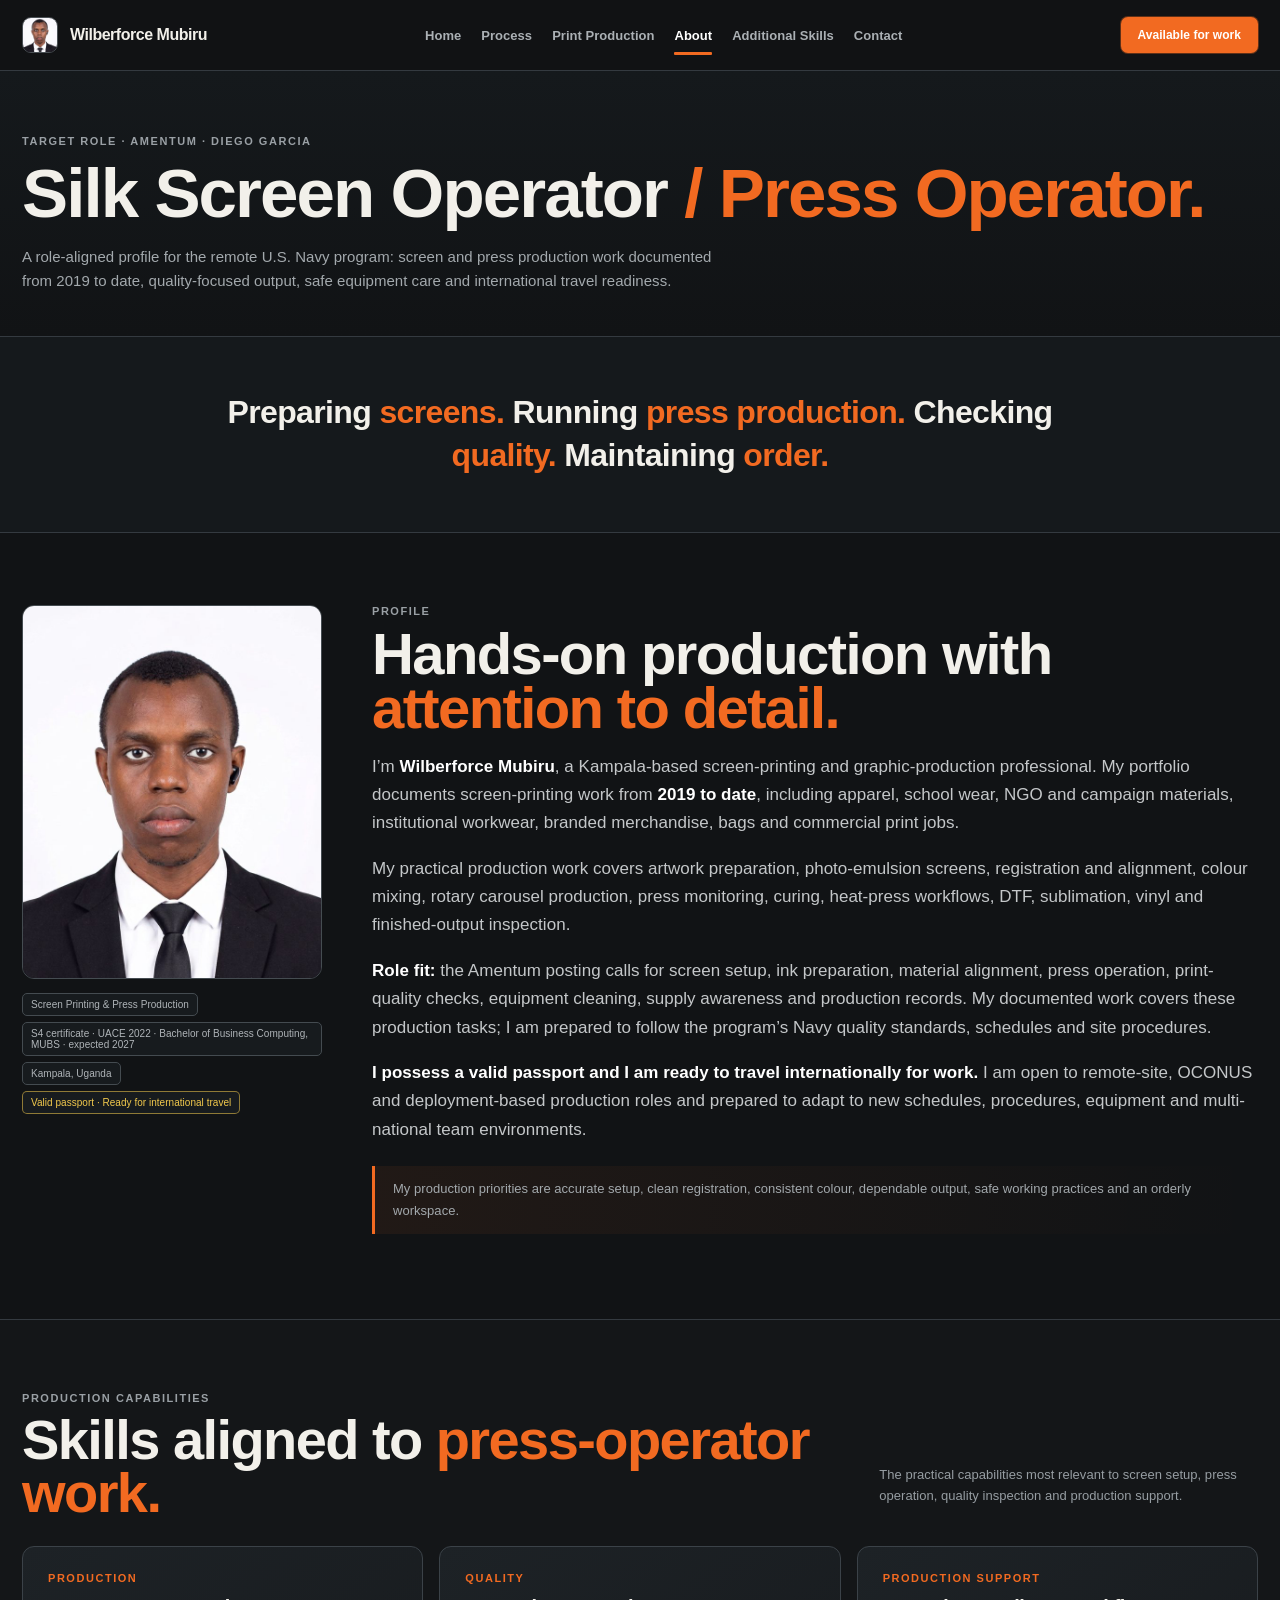
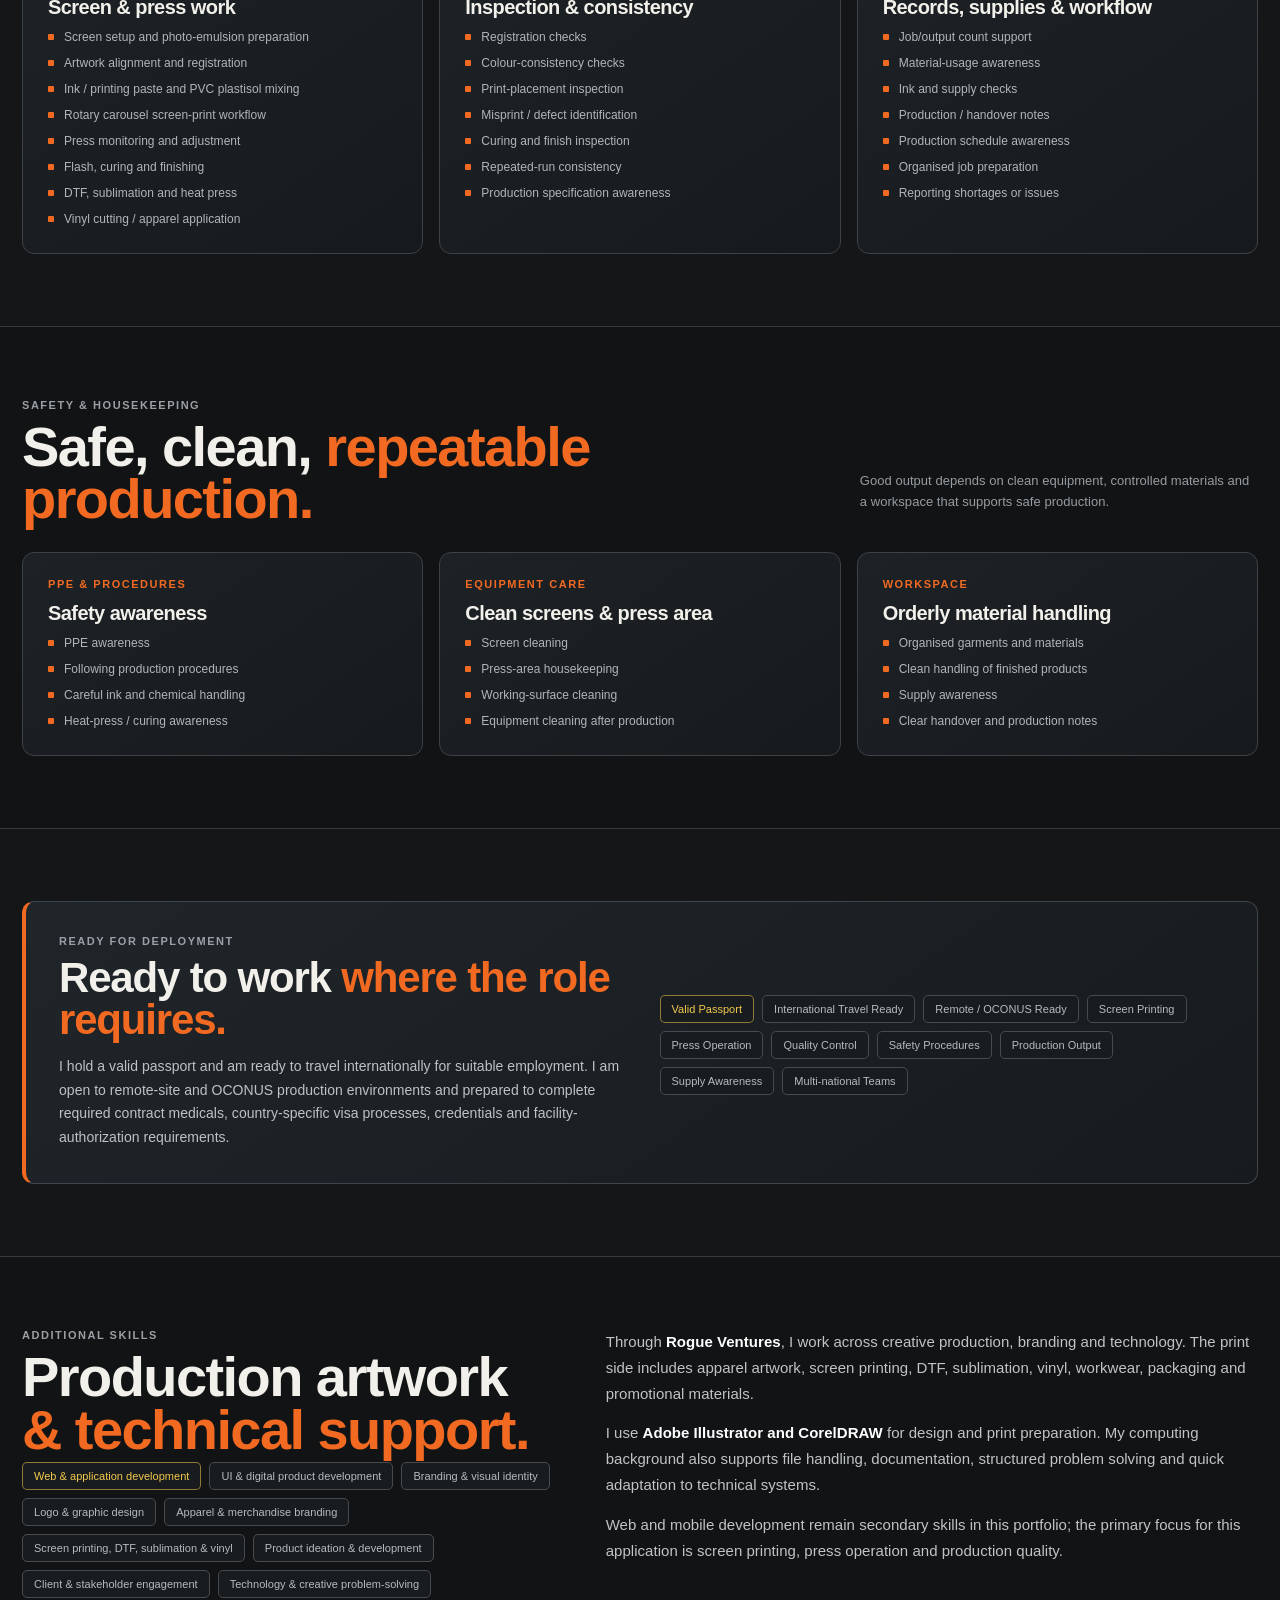
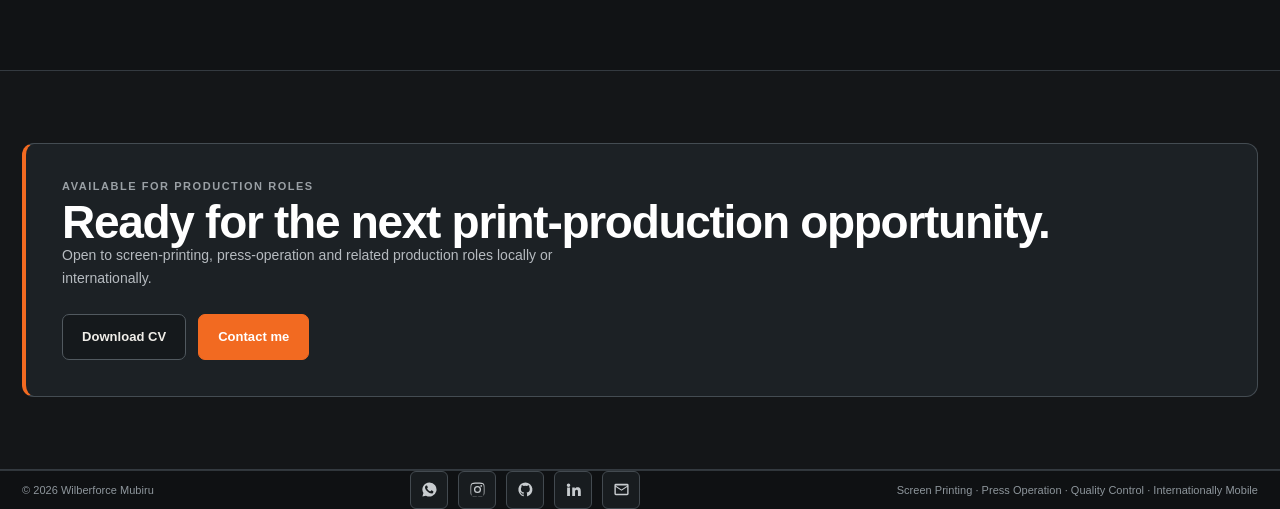
==== commit d7c3b168: "Clarify UACE qualification" ====
--- a/about.html
+++ b/about.html
@@ -14,7 +14,7 @@
 <main id="top">
 <section class="page-head"><div class="shell"><div class="eyebrow">Target role · Amentum · Diego Garcia</div><h1 class="serif">Silk Screen Operator <span class="orange">/ Press Operator.</span></h1><p class="page-intro">A role-aligned profile for the remote U.S. Navy program: screen and press production work documented from 2019 to date, quality-focused output, safe equipment care and international travel readiness.</p></div></section>
 <section class="tagline"><div class="shell"><p>Preparing <span>screens.</span> Running <span>press production.</span> Checking <span>quality.</span> Maintaining <span>order.</span></p></div></section>
-<section class="section"><div class="shell about"><div><img class="about-photo" src="assets/img/profile.jpg" alt="Wilberforce Mubiru portrait"><div class="stack" style="margin-top:14px"><span>Screen Printing &amp; Press Production</span><span>S4 &amp; S6 certificates · Bachelor of Business Computing, MUBS · expected 2027</span><span>Kampala, Uganda</span><span>Valid passport · Ready for international travel</span></div></div><div><div class="eyebrow">Profile</div><h2 class="serif">Hands-on production with <span class="orange">attention to detail.</span></h2><p class="about-copy">I’m <strong>Wilberforce Mubiru</strong>, a Kampala-based screen-printing and graphic-production professional. My portfolio documents screen-printing work from <strong>2019 to date</strong>, including apparel, school wear, NGO and campaign materials, institutional workwear, branded merchandise, bags and commercial print jobs.</p><p class="about-copy">My practical production work covers artwork preparation, photo-emulsion screens, registration and alignment, colour mixing, rotary carousel production, press monitoring, curing, heat-press workflows, DTF, sublimation, vinyl and finished-output inspection.</p><p class="about-copy" id="role-fit"><strong>Role fit:</strong> the Amentum posting calls for screen setup, ink preparation, material alignment, press operation, print-quality checks, equipment cleaning, supply awareness and production records. My documented work covers these production tasks; I am prepared to follow the program’s Navy quality standards, schedules and site procedures.</p><p class="about-copy"><strong>I possess a valid passport and I am ready to travel internationally for work.</strong> I am open to remote-site, OCONUS and deployment-based production roles and prepared to adapt to new schedules, procedures, equipment and multi-national team environments.</p><p class="quote">My production priorities are accurate setup, clean registration, consistent colour, dependable output, safe working practices and an orderly workspace.</p></div></div></section>
+<section class="section"><div class="shell about"><div><img class="about-photo" src="assets/img/profile.jpg" alt="Wilberforce Mubiru portrait"><div class="stack" style="margin-top:14px"><span>Screen Printing &amp; Press Production</span><span>S4 certificate · UACE 2022 · Bachelor of Business Computing, MUBS · expected 2027</span><span>Kampala, Uganda</span><span>Valid passport · Ready for international travel</span></div></div><div><div class="eyebrow">Profile</div><h2 class="serif">Hands-on production with <span class="orange">attention to detail.</span></h2><p class="about-copy">I’m <strong>Wilberforce Mubiru</strong>, a Kampala-based screen-printing and graphic-production professional. My portfolio documents screen-printing work from <strong>2019 to date</strong>, including apparel, school wear, NGO and campaign materials, institutional workwear, branded merchandise, bags and commercial print jobs.</p><p class="about-copy">My practical production work covers artwork preparation, photo-emulsion screens, registration and alignment, colour mixing, rotary carousel production, press monitoring, curing, heat-press workflows, DTF, sublimation, vinyl and finished-output inspection.</p><p class="about-copy" id="role-fit"><strong>Role fit:</strong> the Amentum posting calls for screen setup, ink preparation, material alignment, press operation, print-quality checks, equipment cleaning, supply awareness and production records. My documented work covers these production tasks; I am prepared to follow the program’s Navy quality standards, schedules and site procedures.</p><p class="about-copy"><strong>I possess a valid passport and I am ready to travel internationally for work.</strong> I am open to remote-site, OCONUS and deployment-based production roles and prepared to adapt to new schedules, procedures, equipment and multi-national team environments.</p><p class="quote">My production priorities are accurate setup, clean registration, consistent colour, dependable output, safe working practices and an orderly workspace.</p></div></div></section>
 <section class="section"><div class="shell"><div class="section-head"><div><div class="eyebrow">Production capabilities</div><h2 class="serif">Skills aligned to <span class="orange">press-operator work.</span></h2></div><div class="head-more"><p class="section-intro">The practical capabilities most relevant to screen setup, press operation, quality inspection and production support.</p></div></div><div class="cap-grid"><article class="cap"><span class="kicker">Production</span><h3>Screen &amp; press work</h3><ul><li>Screen setup and photo-emulsion preparation</li><li>Artwork alignment and registration</li><li>Ink / printing paste and PVC plastisol mixing</li><li>Rotary carousel screen-print workflow</li><li>Press monitoring and adjustment</li><li>Flash, curing and finishing</li><li>DTF, sublimation and heat press</li><li>Vinyl cutting / apparel application</li></ul></article><article class="cap"><span class="kicker">Quality</span><h3>Inspection &amp; consistency</h3><ul><li>Registration checks</li><li>Colour-consistency checks</li><li>Print-placement inspection</li><li>Misprint / defect identification</li><li>Curing and finish inspection</li><li>Repeated-run consistency</li><li>Production specification awareness</li></ul></article><article class="cap"><span class="kicker">Production support</span><h3>Records, supplies &amp; workflow</h3><ul><li>Job/output count support</li><li>Material-usage awareness</li><li>Ink and supply checks</li><li>Production / handover notes</li><li>Production schedule awareness</li><li>Organised job preparation</li><li>Reporting shortages or issues</li></ul></article></div></div></section>
 <section class="section"><div class="shell"><div class="section-head"><div><div class="eyebrow">Safety &amp; housekeeping</div><h2 class="serif">Safe, clean, <span class="orange">repeatable production.</span></h2></div><div class="head-more"><p class="section-intro">Good output depends on clean equipment, controlled materials and a workspace that supports safe production.</p></div></div><div class="cap-grid"><article class="cap"><span class="kicker">PPE &amp; procedures</span><h3>Safety awareness</h3><ul><li>PPE awareness</li><li>Following production procedures</li><li>Careful ink and chemical handling</li><li>Heat-press / curing awareness</li></ul></article><article class="cap"><span class="kicker">Equipment care</span><h3>Clean screens &amp; press area</h3><ul><li>Screen cleaning</li><li>Press-area housekeeping</li><li>Working-surface cleaning</li><li>Equipment cleaning after production</li></ul></article><article class="cap"><span class="kicker">Workspace</span><h3>Orderly material handling</h3><ul><li>Organised garments and materials</li><li>Clean handling of finished products</li><li>Supply awareness</li><li>Clear handover and production notes</li></ul></article></div></div></section>
 <section class="section"><div class="shell"><div class="impact"><div><div class="eyebrow">Ready for deployment</div><h2 class="serif">Ready to work <span class="orange">where the role requires.</span></h2><p>I hold a valid passport and am ready to travel internationally for suitable employment. I am open to remote-site and OCONUS production environments and prepared to complete required contract medicals, country-specific visa processes, credentials and facility-authorization requirements.</p></div><div class="areas"><span>Valid Passport</span><span>International Travel Ready</span><span>Remote / OCONUS Ready</span><span>Screen Printing</span><span>Press Operation</span><span>Quality Control</span><span>Safety Procedures</span><span>Production Output</span><span>Supply Awareness</span><span>Multi-national Teams</span></div></div></div></section>
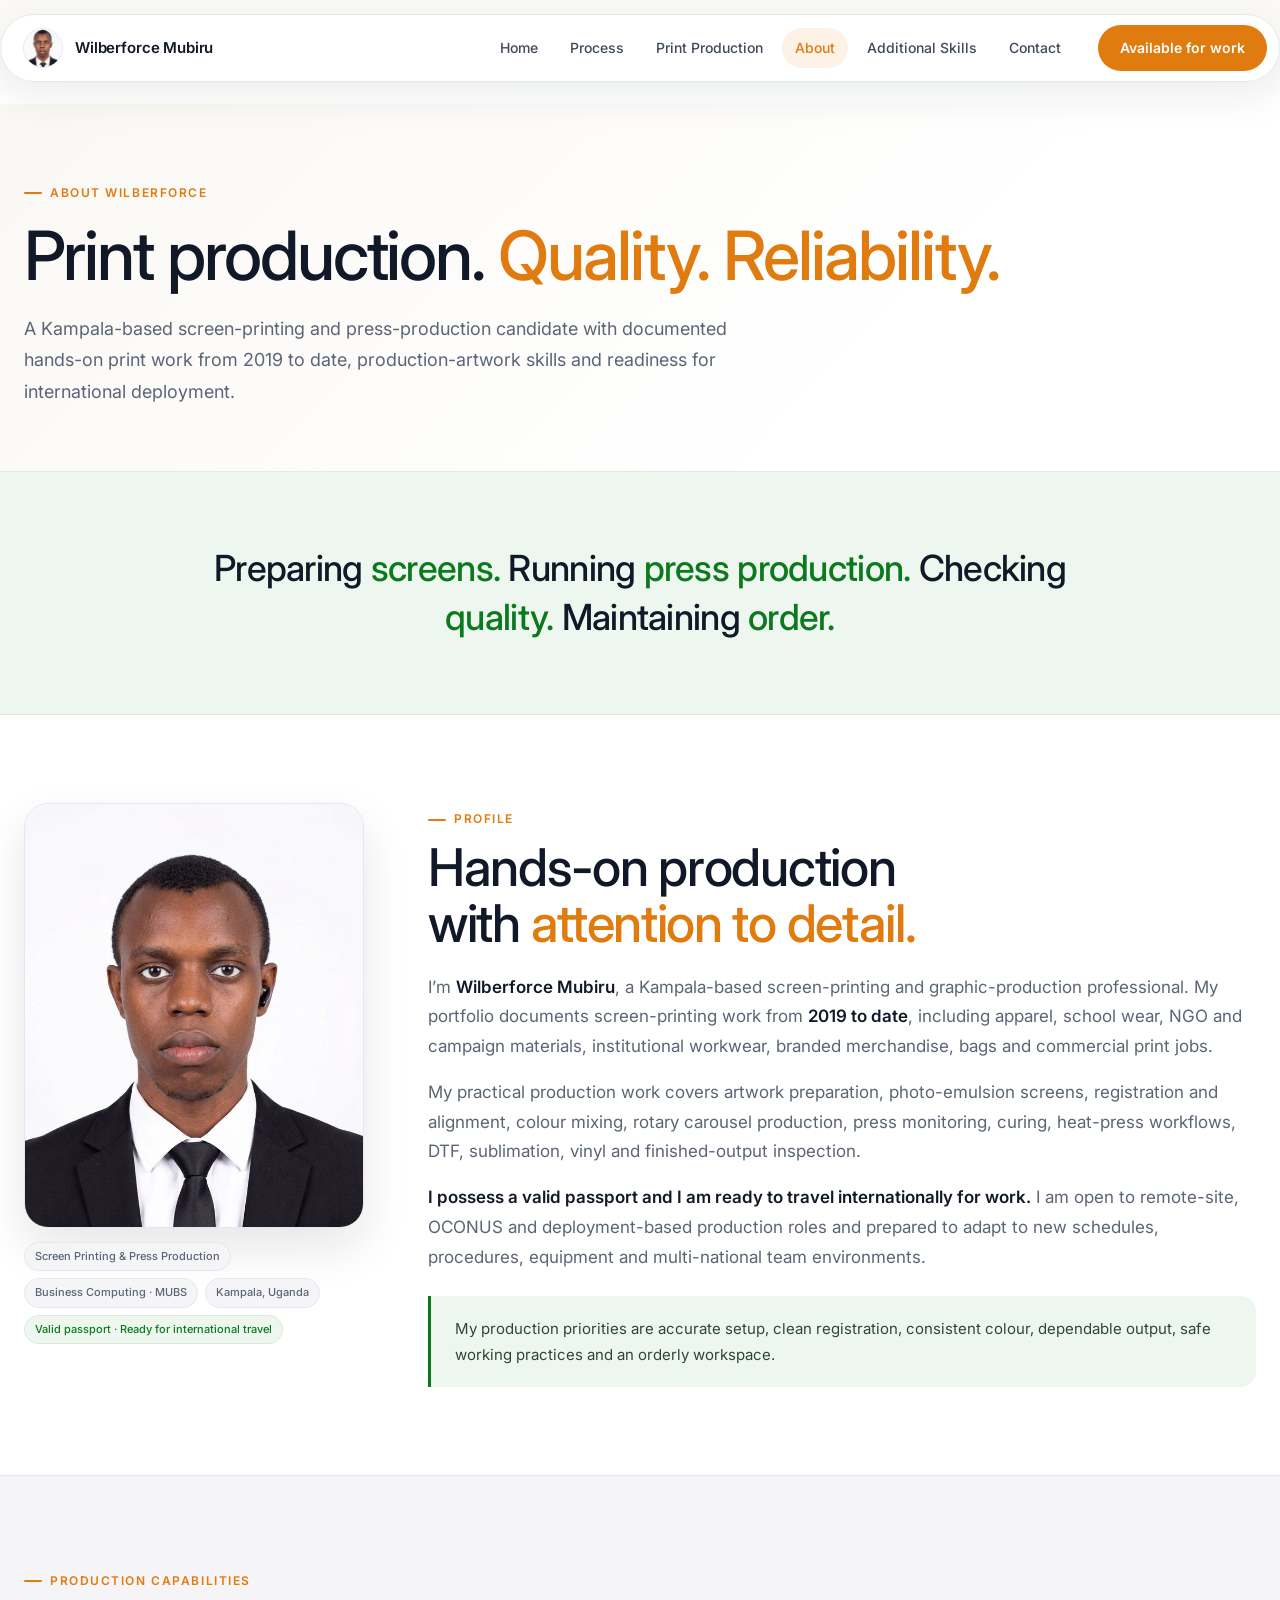
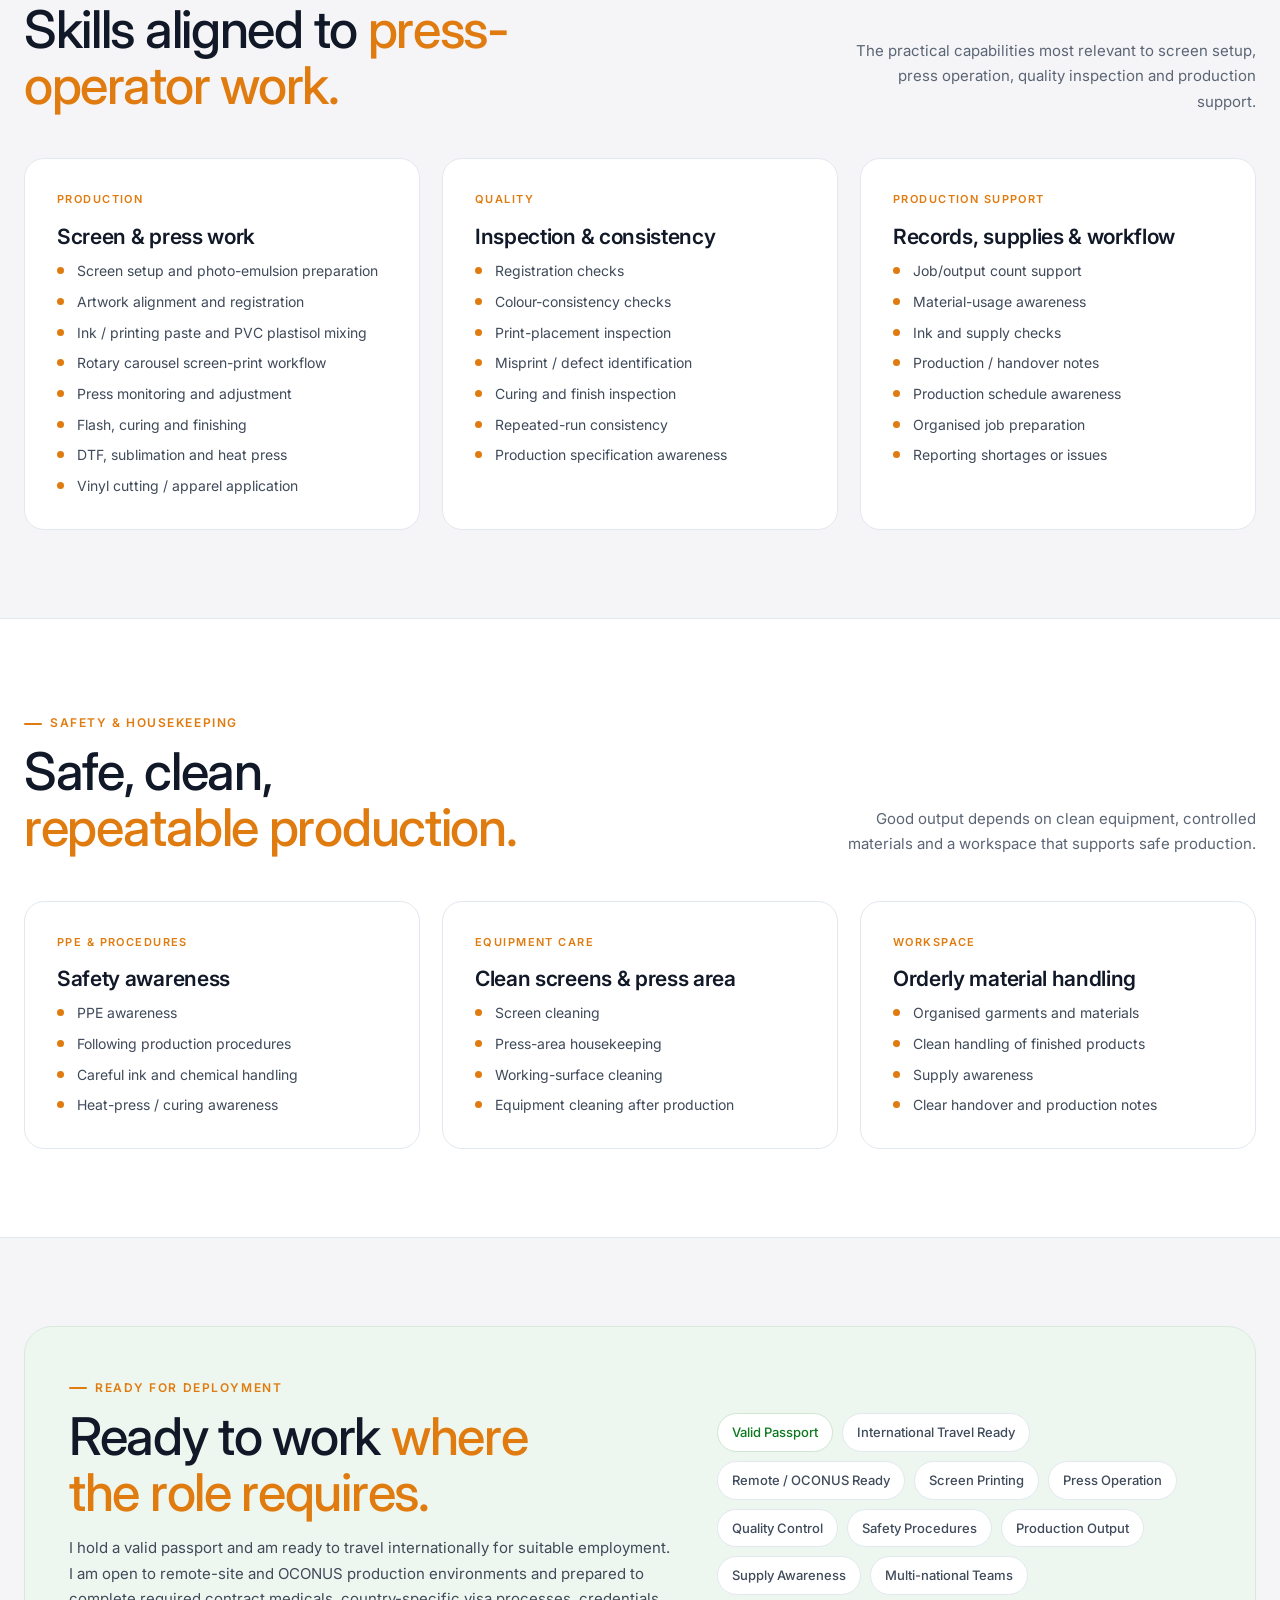
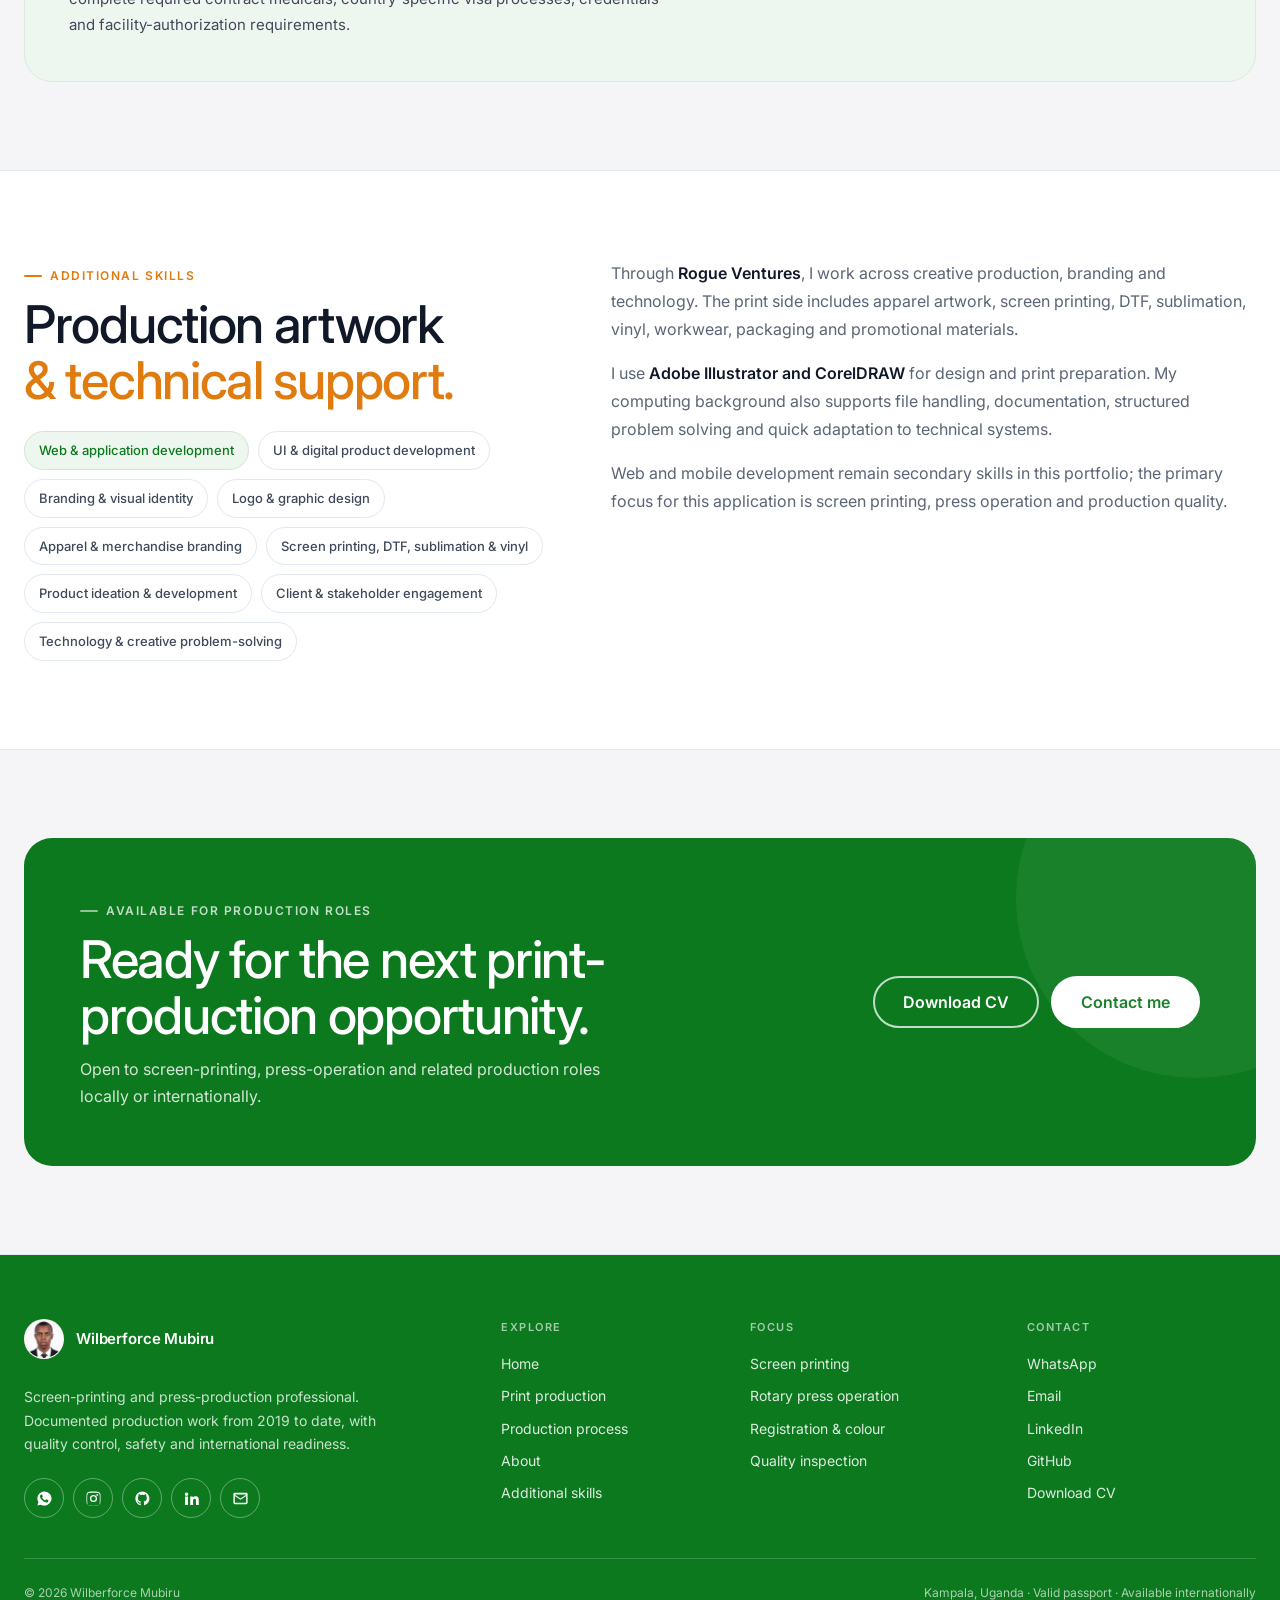
==== commit 76ca2d80: "Restyle portfolio with editorial light design system Replace the dark industrial theme with the warm" ====
--- a/about.html
+++ b/about.html
@@ -3,25 +3,27 @@
 <head>
 <meta charset="utf-8">
 <meta name="viewport" content="width=device-width, initial-scale=1">
+<meta name="theme-color" content="#0c791e">
 <title>About · Wilberforce Mubiru · Print Production</title>
-<meta name="description" content="Role-aligned profile for Wilberforce Mubiru: Silk Screen Operator / Press Operator candidate for the Amentum program on Diego Garcia, with production work documented from 2019 to date.">
-<link rel="icon" href="data:image/svg+xml,<svg xmlns='http://www.w3.org/2000/svg' viewBox='0 0 32 32'><rect width='32' height='32' rx='6' fill='%23f26a21'/><text x='16' y='21' font-size='13' font-family='sans-serif' font-weight='bold' fill='white' text-anchor='middle'>WM</text></svg>">
+<meta name="description" content="Wilberforce Mubiru is a Kampala-based screen-printing and press-production candidate with documented production experience from 2019 to date, quality-control focus and international work readiness.">
+<link rel="icon" href="data:image/svg+xml,<svg xmlns='http://www.w3.org/2000/svg' viewBox='0 0 32 32'><rect width='32' height='32' rx='6' fill='%23e07b0f'/><text x='16' y='21' font-size='13' font-family='sans-serif' font-weight='bold' fill='white' text-anchor='middle'>WM</text></svg>">
+<link rel="preconnect" href="https://fonts.googleapis.com"><link rel="preconnect" href="https://fonts.gstatic.com" crossorigin><link rel="stylesheet" href="https://fonts.googleapis.com/css2?family=Inter:wght@400;500;600;700&display=swap">
 <link rel="stylesheet" href="assets/css/site.css">
 <link rel="stylesheet" href="assets/css/typography.css">
 </head>
 <body>
-<header class="topbar"><div class="shell nav"><a class="brand" href="index.html"><img class="mark" src="assets/img/profile.jpg" alt="Wilberforce Mubiru"><span>Wilberforce Mubiru</span></a><nav class="navlinks"><a href="index.html">Home</a><a href="graphics.html#process">Process</a><a href="graphics.html">Print Production</a><a href="about.html" class="active">About</a><a href="web-mobile.html">Additional Skills</a><a href="contact.html">Contact</a></nav><a class="navcta" href="contact.html">Available for work</a></div></header>
+<header class="topbar"><div class="shell nav"><a class="brand" href="index.html"><img class="mark" src="assets/img/profile.jpg" alt="Wilberforce Mubiru"><span>Wilberforce Mubiru</span></a><nav class="navlinks" id="site-menu" aria-label="Primary"><a href="index.html">Home</a><a href="graphics.html#process">Process</a><a href="graphics.html">Print Production</a><a href="about.html" class="active">About</a><a href="web-mobile.html">Additional Skills</a><a href="contact.html">Contact</a></nav><a class="navcta" href="contact.html">Available for work</a><button class="menu-toggle" type="button" aria-label="Toggle menu" aria-expanded="false" aria-controls="site-menu"><span></span><span></span><span></span></button></div></header>
 <main id="top">
-<section class="page-head"><div class="shell"><div class="eyebrow">Target role · Amentum · Diego Garcia</div><h1 class="serif">Silk Screen Operator <span class="orange">/ Press Operator.</span></h1><p class="page-intro">A role-aligned profile for the remote U.S. Navy program: screen and press production work documented from 2019 to date, quality-focused output, safe equipment care and international travel readiness.</p></div></section>
+<section class="page-head"><div class="shell"><div class="eyebrow">About Wilberforce</div><h1 class="serif">Print production. <span class="orange">Quality. Reliability.</span></h1><p class="page-intro">A Kampala-based screen-printing and press-production candidate with documented hands-on print work from 2019 to date, production-artwork skills and readiness for international deployment.</p></div></section>
 <section class="tagline"><div class="shell"><p>Preparing <span>screens.</span> Running <span>press production.</span> Checking <span>quality.</span> Maintaining <span>order.</span></p></div></section>
-<section class="section"><div class="shell about"><div><img class="about-photo" src="assets/img/profile.jpg" alt="Wilberforce Mubiru portrait"><div class="stack" style="margin-top:14px"><span>Screen Printing &amp; Press Production</span><span>S4 certificate · UACE 2022 · Bachelor of Business Computing, MUBS · expected 2027</span><span>Kampala, Uganda</span><span>Valid passport · Ready for international travel</span></div></div><div><div class="eyebrow">Profile</div><h2 class="serif">Hands-on production with <span class="orange">attention to detail.</span></h2><p class="about-copy">I’m <strong>Wilberforce Mubiru</strong>, a Kampala-based screen-printing and graphic-production professional. My portfolio documents screen-printing work from <strong>2019 to date</strong>, including apparel, school wear, NGO and campaign materials, institutional workwear, branded merchandise, bags and commercial print jobs.</p><p class="about-copy">My practical production work covers artwork preparation, photo-emulsion screens, registration and alignment, colour mixing, rotary carousel production, press monitoring, curing, heat-press workflows, DTF, sublimation, vinyl and finished-output inspection.</p><p class="about-copy" id="role-fit"><strong>Role fit:</strong> the Amentum posting calls for screen setup, ink preparation, material alignment, press operation, print-quality checks, equipment cleaning, supply awareness and production records. My documented work covers these production tasks; I am prepared to follow the program’s Navy quality standards, schedules and site procedures.</p><p class="about-copy"><strong>I possess a valid passport and I am ready to travel internationally for work.</strong> I am open to remote-site, OCONUS and deployment-based production roles and prepared to adapt to new schedules, procedures, equipment and multi-national team environments.</p><p class="quote">My production priorities are accurate setup, clean registration, consistent colour, dependable output, safe working practices and an orderly workspace.</p></div></div></section>
+<section class="section"><div class="shell about"><div><img class="about-photo" src="assets/img/profile.jpg" alt="Wilberforce Mubiru portrait"><div class="stack" style="margin-top:14px"><span>Screen Printing &amp; Press Production</span><span>Business Computing · MUBS</span><span>Kampala, Uganda</span><span>Valid passport · Ready for international travel</span></div></div><div><div class="eyebrow">Profile</div><h2 class="serif">Hands-on production with <span class="orange">attention to detail.</span></h2><p class="about-copy">I’m <strong>Wilberforce Mubiru</strong>, a Kampala-based screen-printing and graphic-production professional. My portfolio documents screen-printing work from <strong>2019 to date</strong>, including apparel, school wear, NGO and campaign materials, institutional workwear, branded merchandise, bags and commercial print jobs.</p><p class="about-copy">My practical production work covers artwork preparation, photo-emulsion screens, registration and alignment, colour mixing, rotary carousel production, press monitoring, curing, heat-press workflows, DTF, sublimation, vinyl and finished-output inspection.</p><p class="about-copy"><strong>I possess a valid passport and I am ready to travel internationally for work.</strong> I am open to remote-site, OCONUS and deployment-based production roles and prepared to adapt to new schedules, procedures, equipment and multi-national team environments.</p><p class="quote">My production priorities are accurate setup, clean registration, consistent colour, dependable output, safe working practices and an orderly workspace.</p></div></div></section>
 <section class="section"><div class="shell"><div class="section-head"><div><div class="eyebrow">Production capabilities</div><h2 class="serif">Skills aligned to <span class="orange">press-operator work.</span></h2></div><div class="head-more"><p class="section-intro">The practical capabilities most relevant to screen setup, press operation, quality inspection and production support.</p></div></div><div class="cap-grid"><article class="cap"><span class="kicker">Production</span><h3>Screen &amp; press work</h3><ul><li>Screen setup and photo-emulsion preparation</li><li>Artwork alignment and registration</li><li>Ink / printing paste and PVC plastisol mixing</li><li>Rotary carousel screen-print workflow</li><li>Press monitoring and adjustment</li><li>Flash, curing and finishing</li><li>DTF, sublimation and heat press</li><li>Vinyl cutting / apparel application</li></ul></article><article class="cap"><span class="kicker">Quality</span><h3>Inspection &amp; consistency</h3><ul><li>Registration checks</li><li>Colour-consistency checks</li><li>Print-placement inspection</li><li>Misprint / defect identification</li><li>Curing and finish inspection</li><li>Repeated-run consistency</li><li>Production specification awareness</li></ul></article><article class="cap"><span class="kicker">Production support</span><h3>Records, supplies &amp; workflow</h3><ul><li>Job/output count support</li><li>Material-usage awareness</li><li>Ink and supply checks</li><li>Production / handover notes</li><li>Production schedule awareness</li><li>Organised job preparation</li><li>Reporting shortages or issues</li></ul></article></div></div></section>
 <section class="section"><div class="shell"><div class="section-head"><div><div class="eyebrow">Safety &amp; housekeeping</div><h2 class="serif">Safe, clean, <span class="orange">repeatable production.</span></h2></div><div class="head-more"><p class="section-intro">Good output depends on clean equipment, controlled materials and a workspace that supports safe production.</p></div></div><div class="cap-grid"><article class="cap"><span class="kicker">PPE &amp; procedures</span><h3>Safety awareness</h3><ul><li>PPE awareness</li><li>Following production procedures</li><li>Careful ink and chemical handling</li><li>Heat-press / curing awareness</li></ul></article><article class="cap"><span class="kicker">Equipment care</span><h3>Clean screens &amp; press area</h3><ul><li>Screen cleaning</li><li>Press-area housekeeping</li><li>Working-surface cleaning</li><li>Equipment cleaning after production</li></ul></article><article class="cap"><span class="kicker">Workspace</span><h3>Orderly material handling</h3><ul><li>Organised garments and materials</li><li>Clean handling of finished products</li><li>Supply awareness</li><li>Clear handover and production notes</li></ul></article></div></div></section>
 <section class="section"><div class="shell"><div class="impact"><div><div class="eyebrow">Ready for deployment</div><h2 class="serif">Ready to work <span class="orange">where the role requires.</span></h2><p>I hold a valid passport and am ready to travel internationally for suitable employment. I am open to remote-site and OCONUS production environments and prepared to complete required contract medicals, country-specific visa processes, credentials and facility-authorization requirements.</p></div><div class="areas"><span>Valid Passport</span><span>International Travel Ready</span><span>Remote / OCONUS Ready</span><span>Screen Printing</span><span>Press Operation</span><span>Quality Control</span><span>Safety Procedures</span><span>Production Output</span><span>Supply Awareness</span><span>Multi-national Teams</span></div></div></div></section>
 <section class="section" id="rogue"><div class="shell rogue"><div><div class="eyebrow">Additional skills</div><h2 class="serif">Production artwork <span class="orange">&amp; technical support.</span></h2><div class="areas" id="rogue-areas"></div></div><div class="rogue-copy"><p>Through <strong>Rogue Ventures</strong>, I work across creative production, branding and technology. The print side includes apparel artwork, screen printing, DTF, sublimation, vinyl, workwear, packaging and promotional materials.</p><p>I use <strong>Adobe Illustrator and CorelDRAW</strong> for design and print preparation. My computing background also supports file handling, documentation, structured problem solving and quick adaptation to technical systems.</p><p>Web and mobile development remain secondary skills in this portfolio; the primary focus for this application is screen printing, press operation and production quality.</p></div></div></section>
 <section class="section"><div class="shell"><div class="cta"><div><div class="eyebrow">Available for production roles</div><h2 class="serif">Ready for the next print-production opportunity.</h2><p>Open to screen-printing, press-operation and related production roles locally or internationally.</p></div><div class="cta-actions"><a class="button ghost" href="Wilberforce_Mubiru_Print_Production_CV.html" download>Download CV</a><a class="button primary" href="contact.html">Contact me</a></div></div></div></section>
 </main>
-<footer class="shell"><div class="foot-row"><div>© <span id="year"></span> Wilberforce Mubiru</div><div class="socials" id="socials"></div><div>Screen Printing · Press Operation · Quality Control · Internationally Mobile</div></div></footer>
+<footer class="site-footer"><div class="shell"><div class="foot-main"><div class="foot-brand"><a class="brand" href="index.html"><img class="mark" src="assets/img/profile.jpg" alt="Wilberforce Mubiru"><span>Wilberforce Mubiru</span></a><p>Screen-printing and press-production professional. Documented production work from 2019 to date, with quality control, safety and international readiness.</p><div class="socials" id="socials"></div></div><div class="foot-col"><h3>Explore</h3><a href="index.html">Home</a><a href="graphics.html">Print production</a><a href="graphics.html#process">Production process</a><a href="about.html">About</a><a href="web-mobile.html">Additional skills</a></div><div class="foot-col"><h3>Focus</h3><span>Screen printing</span><span>Rotary press operation</span><span>Registration &amp; colour</span><span>Quality inspection</span></div><div class="foot-col"><h3>Contact</h3><a href="https://wa.me/256755943973" target="_blank" rel="noopener">WhatsApp</a><a href="mailto:wilberofficial2001@gmail.com">Email</a><a href="https://www.linkedin.com/in/wilberforce-mubiru-217b49211/" target="_blank" rel="noopener">LinkedIn</a><a href="https://github.com/Wilberforcedev" target="_blank" rel="noopener">GitHub</a><a href="Wilberforce_Mubiru_Print_Production_CV.html" download>Download CV</a></div></div><div class="foot-bottom"><div>© <span id="year"></span> Wilberforce Mubiru</div><div>Kampala, Uganda · Valid passport · Available internationally</div></div></div></footer>
 <script src="assets/js/data.js"></script>
 <script src="assets/js/site.js"></script>
 </body>
--- a/assets/css/site.css
+++ b/assets/css/site.css
@@ -1,44 +1,582 @@
-:root{--bg:#111315;--panel:#1b1f22;--panel2:#20252a;--panel3:#15191c;--ink:#f2f0ea;--muted:#92989d;--line:#343a40;--line-soft:rgba(255,255,255,.09);--accent:#f26a21;--accent2:#ff8b4d;--signal:#f2c94c;--steel:#bcc2c7;--dark:#0d0f10}
-*{box-sizing:border-box}html{scroll-behavior:smooth}body{margin:0;background:var(--bg);color:var(--ink);font-family:Inter,ui-sans-serif,system-ui,-apple-system,BlinkMacSystemFont,"Segoe UI",sans-serif}a{color:inherit;text-decoration:none}button{font:inherit;color:inherit}img{max-width:100%}.shell{max-width:1280px;margin:0 auto;padding:0 22px}.serif{font-family:Georgia,"Times New Roman",serif;font-weight:400;letter-spacing:-.045em}.eyebrow{font-size:11px;letter-spacing:.17em;text-transform:uppercase;color:#9aa0a5}.muted{color:var(--muted)}.orange{color:var(--accent)}.soft{color:#7f878d}
-.topbar{position:sticky;top:0;z-index:20;background:rgba(17,19,21,.94);backdrop-filter:blur(18px);border-bottom:1px solid var(--line)}.nav{min-height:70px;display:flex;align-items:center;justify-content:space-between;gap:22px}.brand{display:flex;align-items:center;gap:12px;font-weight:750;letter-spacing:-.03em;white-space:nowrap}.mark{width:36px;height:36px;border-radius:9px;object-fit:cover;background:var(--accent);border:1px solid #4a5055}.navlinks{display:flex;align-items:center;gap:20px;color:#abb0b4;font-size:13px}.navlinks a{position:relative;padding:5px 0}.navlinks a:hover,.navlinks a.active{color:#fff}.navlinks a.active::after{content:"";position:absolute;left:0;right:0;bottom:-7px;height:3px;background:var(--accent);border-radius:1px}.navcta{display:inline-flex;align-items:center;justify-content:center;border-radius:7px;background:var(--accent);color:#fff;padding:11px 17px;font-size:12px;font-weight:800;white-space:nowrap;box-shadow:0 0 0 1px rgba(242,106,33,.35)}
-.hero{padding:76px 0 68px;border-bottom:1px solid var(--line);background:linear-gradient(180deg,#131619 0%,var(--bg) 100%)}.hero-grid{display:grid;grid-template-columns:1.08fr .92fr;gap:54px;align-items:end}.hero h1{font-size:clamp(46px,7.4vw,96px);line-height:.9;margin:15px 0 24px}.hero h1 span{display:block}.lede{max-width:650px;font-size:17px;line-height:1.67;color:#c6c9cb}.hero-actions{display:flex;flex-wrap:wrap;gap:12px;margin-top:28px}.button{display:inline-flex;align-items:center;justify-content:center;min-height:46px;border-radius:7px;padding:0 19px;font-size:13px;font-weight:800;border:1px solid #495057;background:#20252a;color:#f5f5f2;transition:transform .18s,border-color .18s,background .18s}.button.primary{background:var(--accent);border-color:var(--accent);color:#fff}.button:hover{transform:translateY(-1px);border-color:#737b81}.hero-card{border:1px solid #3b4248;border-left:4px solid var(--accent);border-radius:14px;background:linear-gradient(145deg,#22272b,#171a1d);padding:24px;display:grid;grid-template-columns:132px 1fr;gap:22px;align-items:center;box-shadow:0 14px 40px rgba(0,0,0,.22)}.hero-photo{width:132px;height:165px;object-fit:cover;border-radius:10px;border:1px solid #4c5359}.hero-card h2{font-size:31px;line-height:.97;margin:8px 0 10px;max-width:330px}.hero-card p{max-width:350px;color:#b6bbc0;font-size:13px;line-height:1.58;margin:0}.stats{display:grid;grid-template-columns:repeat(4,1fr);gap:10px;margin-top:26px}.stat{border-top:2px solid #353b40;padding-top:13px}.stat strong{display:block;font-size:24px;letter-spacing:-.05em;color:#fff}.stat small{color:#8d9499;font-size:11px}
-.section{padding:72px 0;border-bottom:1px solid var(--line)}.section:nth-of-type(even){background:rgba(255,255,255,.012)}.section-head{display:flex;align-items:end;justify-content:space-between;gap:30px;margin-bottom:26px}.section h2{font-size:clamp(33px,4.6vw,56px);line-height:.94;margin:10px 0 0}.section-intro{max-width:430px;color:#969da2;line-height:1.6;font-size:13px}.head-more{display:flex;flex-direction:column;align-items:flex-end;gap:12px}.head-link{font-size:12px;font-weight:800;color:#fff;white-space:nowrap}.head-link:hover{color:var(--accent2)}.page-head{padding:64px 0 42px;border-bottom:1px solid var(--line);background:linear-gradient(180deg,#15191c,var(--bg))}.page-head h1{font-size:clamp(38px,5.4vw,70px);line-height:.95;margin:14px 0 0}.page-intro{max-width:720px;color:#a3a9ad;line-height:1.65;font-size:15px;margin:18px 0 0}
-.filters{display:flex;flex-wrap:wrap;gap:8px;margin:0 0 22px}.filter{border:1px solid #444b51;background:#191d20;color:#b2b7bb;border-radius:6px;padding:9px 13px;font-size:11px;cursor:pointer}.filter.active,.filter:hover{background:var(--accent);color:#fff;border-color:var(--accent)}.grid{display:grid;grid-template-columns:repeat(3,1fr);gap:16px}.work-card{background:var(--panel);border:1px solid #343b40;border-radius:12px;overflow:hidden;display:flex;flex-direction:column;transition:transform .22s,border-color .22s}.work-card:hover{transform:translateY(-3px);border-color:#697177}.work-media{aspect-ratio:4/3;background:#171a1d;overflow:hidden;position:relative}.work-media img{width:100%;height:100%;object-fit:cover;display:block;transition:transform .4s}.work-card:hover .work-media img{transform:scale(1.025)}.mono{width:100%;height:100%;display:grid;place-items:center;font-size:44px;font-weight:850;letter-spacing:-.04em;background:linear-gradient(145deg,#24292d,#141719);color:var(--accent)}.work-body{padding:16px;display:flex;flex-direction:column;flex:1}.work-top{display:flex;align-items:center;justify-content:space-between;gap:10px}.pill{display:inline-flex;border-radius:4px;background:rgba(242,106,33,.12);color:#ff9b66;border:1px solid rgba(242,106,33,.42);padding:5px 8px;font-size:10px;text-transform:uppercase;letter-spacing:.09em}.year{color:#858c91;font-size:11px;letter-spacing:.08em}.work-body h3{font-size:16px;letter-spacing:-.03em;margin:12px 0 7px}.work-body p{font-size:12px;line-height:1.58;color:#9ba1a5;margin:0}.stack{display:flex;flex-wrap:wrap;gap:6px;margin-top:12px}.stack span{border:1px solid #444b50;border-radius:5px;padding:5px 8px;color:#afb4b8;font-size:10px;background:#171b1e}.stack span:last-child{border-color:rgba(242,201,76,.55);color:var(--signal)}.work-links{display:flex;gap:14px;margin-top:auto;padding-top:14px}.work-links a{color:#fff;font-size:12px;font-weight:800}.work-links a:hover{color:var(--accent2)}
-.disciplines,.cap-grid{display:grid;grid-template-columns:repeat(3,1fr);gap:16px}.discipline,.cap{border:1px solid #3b4248;border-radius:12px;background:linear-gradient(145deg,#1d2226,#171a1d);padding:25px;display:flex;flex-direction:column}.discipline{transition:transform .22s,border-color .22s}.discipline:hover{transform:translateY(-3px);border-color:#6b7379}.discipline .num,.cap .kicker{font-size:11px;letter-spacing:.16em;text-transform:uppercase;color:var(--accent);font-weight:800}.discipline h3,.cap h3{font-size:20px;margin:12px 0 9px;letter-spacing:-.02em}.discipline p,.cap p{font-size:13px;line-height:1.62;color:#9da3a7;margin:0}.discipline .more{margin-top:16px;font-size:12px;font-weight:800;color:#fff}.discipline:hover .more{color:var(--accent2)}.cap p{margin-bottom:16px}.cap ul{margin:0;padding:0;list-style:none;display:flex;flex-direction:column;gap:8px}.cap li{font-size:12px;line-height:1.5;color:#b1b6ba;padding-left:16px;position:relative}.cap li::before{content:"";position:absolute;left:0;top:6px;width:6px;height:6px;border-radius:1px;background:var(--accent)}.cap li strong{color:#f0eee8;font-weight:650}
-.impact{border:1px solid #3e454b;border-left:4px solid var(--accent);border-radius:12px;background:linear-gradient(145deg,#20252a,#171b1e);padding:33px;display:grid;grid-template-columns:1fr 1fr;gap:36px;align-items:center}.impact h2{font-size:clamp(28px,3.6vw,42px);line-height:1;margin:10px 0 14px}.impact p{font-size:14px;line-height:1.7;color:#bec2c5;margin:0}.tagline{padding:54px 0;border-bottom:1px solid var(--line);text-align:center;background:#15191c}.tagline p{font-family:Georgia,"Times New Roman",serif;font-size:clamp(21px,3.1vw,32px);line-height:1.35;letter-spacing:-.02em;max-width:900px;margin:0 auto;color:var(--ink)}.tagline p span{color:var(--accent)}
-.steps{display:grid;grid-template-columns:repeat(4,1fr);gap:16px}.step{border:1px solid #3a4147;border-radius:12px;background:#191d20;overflow:hidden;display:flex;flex-direction:column}.step-media{aspect-ratio:1/1;background:#15191c;overflow:hidden;border-bottom:1px solid #353b40}.step-media img{width:100%;height:100%;object-fit:cover;display:block}.swatches{width:100%;height:100%;display:flex;flex-wrap:wrap;align-content:center;justify-content:center;gap:10px;background:linear-gradient(145deg,#252a2e,#15191c);padding:18px}.swatches i{width:44px;height:44px;border-radius:5px;display:block;box-shadow:inset 0 -6px 12px rgba(0,0,0,.35),0 2px 6px rgba(0,0,0,.5)}.step-body{padding:18px}.step-num{font-size:11px;letter-spacing:.16em;color:var(--accent);font-weight:850}.step-body h3{font-size:17px;margin:10px 0 8px;letter-spacing:-.02em}.step-body p{font-size:12px;line-height:1.6;color:#9da3a7;margin:0}
-.rogue{display:grid;grid-template-columns:.9fr 1.1fr;gap:50px;align-items:start}.rogue-copy p{font-size:15px;line-height:1.72;color:#c0c4c7;margin:0 0 14px}.rogue-copy strong{color:#fff}.areas{display:flex;flex-wrap:wrap;gap:8px;margin-top:6px}.areas span{border:1px solid #454c51;border-radius:5px;padding:7px 11px;color:#b6bbc0;font-size:11px;background:#181c1f}.areas span:first-child{border-color:rgba(242,201,76,.55);color:var(--signal)}.rogue-card{border:1px solid #3e454b;border-radius:12px;background:#1b2024;padding:28px}.rogue-card h3{font-size:22px;margin:0 0 6px;letter-spacing:-.03em}.rogue-card .eyebrow{margin-bottom:14px;display:block}
-.about{display:grid;grid-template-columns:300px 1fr;gap:50px;align-items:start}.about-photo{width:100%;border-radius:12px;border:1px solid #454c51;display:block}.about h2{font-size:clamp(33px,4.6vw,58px);line-height:.94;margin:10px 0}.about-copy{font-size:17px;line-height:1.67;color:#c4c7c9}.about-copy strong{color:#fff}.quote{border-left:3px solid var(--accent);padding:12px 0 12px 18px;color:#a2a8ac;font-size:13px;line-height:1.7;margin-top:22px;background:linear-gradient(90deg,rgba(242,106,33,.07),transparent)}
-.contact{background:#1c2125;color:var(--ink);border:1px solid #444c52;border-top:4px solid var(--accent);border-radius:12px;padding:40px;display:grid;grid-template-columns:1fr .65fr;gap:40px;align-items:end}.contact h2{font-size:clamp(36px,4.6vw,60px);line-height:.92;margin:12px 0;color:#fff}.contact p{max-width:590px;color:#b8bdc1;line-height:1.65;font-size:14px}.contact .button{background:#262c31;border-color:#50585e;color:#fff}.contact .button:first-child{background:var(--accent);border-color:var(--accent)}.contact-meta{display:grid;gap:13px}.contact-meta div{border-top:1px solid #41484d;padding-top:11px;font-size:13px;color:#e5e3dd}.contact-meta small{display:block;color:#858d93;text-transform:uppercase;letter-spacing:.1em;font-size:10px;margin-bottom:4px}.cta{background:#1c2125;color:var(--ink);border:1px solid #444c52;border-left:4px solid var(--accent);border-radius:12px;padding:36px;display:flex;flex-wrap:wrap;align-items:center;justify-content:space-between;gap:24px}.cta h2{font-size:clamp(30px,4vw,46px);line-height:.96;margin:8px 0 0;color:#fff}.cta p{max-width:540px;color:#b6bbc0;line-height:1.62;font-size:14px;margin:0}.cta-actions{display:flex;gap:12px;flex-wrap:wrap}.cta .button.primary{background:var(--accent);border-color:var(--accent);color:#fff}.cta .button.ghost{background:#15191c;border-color:#51595f;color:#f0eee9}
-footer{padding:30px 0 44px;color:#8e969c;font-size:11px;background:#0f1113;border-top:1px solid #30363b}.foot-row{display:flex;justify-content:space-between;align-items:center;gap:20px;flex-wrap:wrap}.socials{display:flex;gap:10px}.socials a{width:38px;height:38px;border:1px solid #434a50;border-radius:6px;display:grid;place-items:center;color:#c8cccf;transition:all .2s;background:#181c1f}.socials a:hover{background:var(--accent);border-color:var(--accent);color:#fff;transform:translateY(-2px)}.socials svg{width:17px;height:17px;fill:currentColor}.hidden{display:none!important}
-@media(max-width:1100px){.nav{flex-wrap:wrap;height:auto;padding-top:14px;padding-bottom:14px}.navlinks{order:3;width:100%;justify-content:center;flex-wrap:wrap;gap:14px 20px}}
-@media(max-width:980px){.grid{grid-template-columns:repeat(2,1fr)}.steps{grid-template-columns:repeat(2,1fr)}.rogue{grid-template-columns:1fr}.disciplines,.cap-grid{grid-template-columns:1fr}.impact{grid-template-columns:1fr;gap:24px}}
-@media(max-width:900px){.hero-grid,.about,.contact{grid-template-columns:1fr}.hero-card{grid-template-columns:110px 1fr}.hero-photo{width:110px;height:145px}.section-head{align-items:start;flex-direction:column}.head-more{align-items:flex-start}.stats{grid-template-columns:repeat(2,1fr)}}
-@media(max-width:620px){.shell{padding:0 16px}.brand span{display:none}.nav{gap:12px}.navlinks{font-size:12px;justify-content:flex-start;overflow-x:auto;flex-wrap:nowrap;padding-bottom:5px}.navlinks a{white-space:nowrap}.navcta{padding:9px 12px}.hero{padding:52px 0}.hero-card{grid-template-columns:1fr}.hero-photo{width:100%;height:240px}.grid,.steps{grid-template-columns:1fr}.section{padding:56px 0}.contact,.cta,.impact{padding:25px}.foot-row{align-items:flex-start;flex-direction:column}.stats{grid-template-columns:1fr 1fr}}
-
-/* Project browsing and full-size previews */
-.gallery-tools{display:flex;align-items:end;justify-content:space-between;gap:18px;margin:0 0 16px;flex-wrap:wrap}
-.gallery-search{display:grid;gap:7px;min-width:min(100%,320px);color:#b7bdc1;font-size:11px;text-transform:uppercase;letter-spacing:.09em}
-.gallery-search input{width:min(100%,390px);min-height:44px;border:1px solid #454d53;border-radius:7px;background:#171b1e;color:#f5f3ee;padding:0 13px;font:inherit;font-size:14px;letter-spacing:0;text-transform:none;outline:none}
-.gallery-search input::placeholder{color:#777f85}
-.gallery-search input:focus{border-color:var(--accent);box-shadow:0 0 0 3px rgba(242,106,33,.16)}
-.project-count{margin:0;color:#9fa6ab;font-size:12px}
-.filter{display:inline-flex;align-items:center;gap:8px}
-.filter-count{display:inline-grid;place-items:center;min-width:21px;height:21px;padding:0 5px;border-radius:99px;background:rgba(255,255,255,.09);font-size:10px}
-.filter.active .filter-count{background:rgba(0,0,0,.16)}
-.project-preview{position:relative;display:block;width:100%;height:100%;padding:0;border:0;background:transparent;cursor:zoom-in;text-align:left}
-.project-preview img{width:100%;height:100%;object-fit:cover;display:block;transition:transform .35s}
-.project-preview span{position:absolute;right:10px;bottom:10px;border:1px solid rgba(255,255,255,.25);border-radius:5px;padding:7px 9px;background:rgba(15,17,19,.82);color:#fff;font-size:10px;font-weight:750;opacity:.95}
-.project-preview:hover img{transform:scale(1.04)}
-.project-preview:focus-visible{outline:3px solid var(--signal);outline-offset:-3px}
-.project-empty{padding:30px;border:1px dashed #51585d;border-radius:10px;color:#bdc1c4;text-align:center}
-.project-lightbox{width:min(94vw,1120px);max-width:none;max-height:92vh;padding:0;border:1px solid #4b5359;border-radius:12px;background:#111416;color:#f7f5ef;overflow:auto}
-.project-lightbox::backdrop{background:rgba(0,0,0,.84);backdrop-filter:blur(5px)}
-.project-lightbox-frame{position:relative;padding:16px}
-.project-lightbox img{display:block;width:100%;height:min(72vh,760px);object-fit:contain;background:#090b0c;border-radius:8px}
-.project-lightbox-close{position:absolute;z-index:1;top:24px;right:24px;display:flex;align-items:center;gap:9px;border:1px solid rgba(255,255,255,.35);border-radius:6px;padding:8px 11px;background:rgba(12,14,15,.88);color:#fff;font-weight:750;cursor:pointer}
-.project-lightbox-close span{font-size:19px;line-height:1}
-.project-lightbox-caption{display:flex;align-items:baseline;justify-content:space-between;gap:12px;padding:11px 2px 1px}
-.project-lightbox-caption h3{margin:0;font-size:17px}
-.project-lightbox-caption p{margin:0;color:#abb1b5;font-size:12px;text-align:right}
-@media(max-width:620px){.gallery-tools{align-items:stretch}.gallery-search{min-width:100%}.gallery-search input{width:100%}.project-lightbox{width:100vw;max-height:94vh;border-radius:10px}.project-lightbox-frame{padding:10px}.project-lightbox img{height:68vh}.project-lightbox-caption{display:block;padding:10px 2px}.project-lightbox-caption p{text-align:left;margin-top:4px}.project-lightbox-close{top:16px;right:16px}}
+:root{
+  --ink:#111827;
+  --ink-2:#1f2937;
+  --muted:#5b6575;
+  --line:#e2e8f0;
+  --panel:#f5f5f7;
+  --cream:#faf8f4;
+  --orange:#e07b0f;
+  --orange-hover:#f59e42;
+  --orange-soft:#fdf2e5;
+  --green:#0c791e;
+  --green-deep:#0a6418;
+  --green-soft:#eef7ef;
+  --white:#fff;
+  --radius:20px;
+  --shadow:0 24px 60px rgba(17,24,39,.1);
+  --font:-apple-system,BlinkMacSystemFont,"SF Pro Display","SF Pro Text",Inter,"Segoe UI",Roboto,sans-serif;
+}
+*{box-sizing:border-box}
+html{scroll-behavior:smooth}
+body{
+  margin:0;
+  padding-top:104px;
+  background:var(--white);
+  color:var(--ink);
+  font-family:var(--font);
+  font-size:16px;
+  line-height:1.6;
+  -webkit-font-smoothing:antialiased;
+}
+a{color:inherit;text-decoration:none}
+button{font:inherit;color:inherit;background:none;border:0;cursor:pointer}
+img{max-width:100%;display:block}
+::selection{background:var(--orange-soft);color:var(--ink)}
+.shell{width:100%;max-width:1440px;margin:0 auto;padding:0 24px}
+.serif{font-family:var(--font);font-weight:500;letter-spacing:-.025em}
+.eyebrow{
+  display:inline-flex;
+  align-items:center;
+  gap:8px;
+  color:var(--orange);
+  font-size:12px;
+  font-weight:600;
+  letter-spacing:.13em;
+  line-height:1.4;
+  text-transform:uppercase;
+}
+.eyebrow::before{
+  content:"";
+  width:18px;
+  height:2px;
+  border-radius:2px;
+  background:var(--orange);
+}
+.muted{color:var(--muted)}
+.orange{color:var(--orange)}
+.soft{color:#7b8494}
+.hidden{display:none!important}
+
+/* ---------- Header ---------- */
+.topbar{
+  position:fixed;
+  inset:0 0 auto;
+  z-index:100;
+  padding:14px 0;
+  background:linear-gradient(180deg,rgba(250,248,244,.94) 0%,rgba(250,248,244,.7) 62%,rgba(250,248,244,0) 100%);
+}
+.nav{
+  position:relative;
+  display:flex;
+  align-items:center;
+  justify-content:space-between;
+  gap:24px;
+  min-height:68px;
+  padding:10px 12px 10px 22px;
+  background:rgba(255,255,255,.96);
+  border:1px solid var(--line);
+  border-radius:999px;
+  box-shadow:0 16px 40px rgba(17,24,39,.07);
+  backdrop-filter:blur(18px);
+}
+.brand{display:inline-flex;align-items:center;gap:12px;min-width:0;font-size:15px;font-weight:600;letter-spacing:-.01em;white-space:nowrap}
+.mark{width:40px;height:40px;border-radius:999px;object-fit:cover;border:1px solid var(--line);background:var(--orange-soft)}
+.navlinks{display:flex;align-items:center;gap:6px;margin-left:auto}
+.navlinks a{
+  position:relative;
+  padding:9px 13px;
+  border-radius:999px;
+  color:#3f4a5a;
+  font-size:14px;
+  font-weight:500;
+  transition:color .2s,background .2s;
+}
+.navlinks a:hover{color:var(--orange);background:var(--orange-soft)}
+.navlinks a.active{color:var(--orange);background:var(--orange-soft)}
+.navcta{
+  display:inline-flex;
+  align-items:center;
+  justify-content:center;
+  border-radius:999px;
+  padding:12px 22px;
+  background:var(--orange);
+  color:#fff;
+  font-size:14px;
+  font-weight:600;
+  white-space:nowrap;
+  transition:background .2s,transform .2s;
+}
+.navcta:hover{background:var(--orange-hover);transform:translateY(-1px)}
+.menu-toggle{
+  display:none;
+  width:44px;
+  height:44px;
+  border-radius:999px;
+  padding:0;
+  place-items:center;
+  gap:5px;
+  border:1px solid var(--line);
+  background:#fff;
+}
+.menu-toggle span{display:block;width:18px;height:2px;border-radius:2px;background:var(--ink);transition:transform .2s,opacity .2s}
+body.menu-open .menu-toggle span:nth-child(1){transform:translateY(7px) rotate(45deg)}
+body.menu-open .menu-toggle span:nth-child(2){opacity:0}
+body.menu-open .menu-toggle span:nth-child(3){transform:translateY(-7px) rotate(-45deg)}
+
+/* ---------- Buttons ---------- */
+.button{
+  display:inline-flex;
+  align-items:center;
+  justify-content:center;
+  gap:10px;
+  min-height:52px;
+  padding:0 28px;
+  border:2px solid var(--orange);
+  border-radius:999px;
+  background:transparent;
+  color:var(--orange);
+  font-size:16px;
+  font-weight:600;
+  line-height:1;
+  transition:background .22s,color .22s,border-color .22s,transform .22s;
+}
+.button:hover{background:var(--orange);color:#fff;transform:translateY(-1px)}
+.button.primary{background:var(--orange);border-color:var(--orange);color:#fff}
+.button.primary:hover{background:var(--orange-hover);border-color:var(--orange-hover)}
+.button.ghost{background:transparent;border-color:rgba(255,255,255,.7);color:#fff}
+.button.ghost:hover{background:#fff;border-color:#fff;color:var(--green)}
+.button:active{transform:scale(.985)}
+.head-link{color:var(--orange);font-size:14px;font-weight:600;white-space:nowrap}
+.head-link:hover{color:var(--orange-hover);text-decoration:underline;text-underline-offset:4px}
+
+/* ---------- Hero ---------- */
+.hero{
+  position:relative;
+  overflow:hidden;
+  padding:32px 0 0;
+  background:linear-gradient(135deg,var(--cream) 0%,#fff 52%,var(--orange-soft) 100%);
+  border-bottom:1px solid var(--line);
+}
+.hero::after{
+  content:"";
+  position:absolute;
+  top:-160px;
+  right:-120px;
+  width:520px;
+  height:520px;
+  border-radius:50%;
+  background:radial-gradient(circle,rgba(224,123,15,.14),rgba(224,123,15,0) 68%);
+  pointer-events:none;
+}
+.hero-grid{
+  position:relative;
+  z-index:1;
+  display:grid;
+  grid-template-columns:1.06fr .94fr;
+  gap:64px;
+  align-items:center;
+  padding:56px 0 64px;
+}
+.hero-copy{max-width:680px}
+.hero h1{
+  margin:18px 0 24px;
+  font-size:clamp(46px,6.2vw,76px);
+  font-weight:500;
+  line-height:1.02;
+  letter-spacing:-.035em;
+}
+.hero h1 span{display:block}
+.hero h1 .orange{color:var(--orange)}
+.hero h1 .soft{color:#8a93a1}
+.lede{max-width:590px;margin:0;color:var(--muted);font-size:18px;line-height:1.75}
+.hero-actions{display:flex;flex-wrap:wrap;gap:14px;margin-top:34px}
+.hero-points{
+  display:flex;
+  flex-wrap:wrap;
+  gap:10px 24px;
+  margin:32px 0 0;
+  padding:0;
+  list-style:none;
+  color:#3f4a5a;
+  font-size:14px;
+}
+.hero-points li{display:flex;align-items:center;gap:9px}
+.hero-points li::before{content:"";width:7px;height:7px;border-radius:50%;background:var(--green);flex:none}
+.hero-visual{position:relative;justify-self:end;width:100%;max-width:470px}
+.hero-frame{
+  position:relative;
+  overflow:hidden;
+  aspect-ratio:4/5;
+  border:1px solid var(--line);
+  border-radius:32px;
+  background:var(--panel);
+  box-shadow:var(--shadow);
+}
+.hero-frame::after{
+  content:"";
+  position:absolute;
+  inset:0;
+  border-radius:inherit;
+  box-shadow:inset 0 0 0 1px rgba(255,255,255,.35);
+  pointer-events:none;
+}
+.hero-photo{width:100%;height:100%;object-fit:cover}
+.hero-badge{
+  position:absolute;
+  left:-26px;
+  bottom:30px;
+  display:flex;
+  align-items:center;
+  gap:13px;
+  max-width:310px;
+  padding:16px 20px;
+  border:1px solid var(--line);
+  border-radius:18px;
+  background:#fff;
+  box-shadow:0 18px 40px rgba(17,24,39,.12);
+}
+.badge-dot{width:10px;height:10px;border-radius:50%;background:var(--green);box-shadow:0 0 0 5px var(--green-soft);flex:none}
+.hero-badge strong{display:block;font-size:14px;font-weight:600;line-height:1.35}
+.hero-badge span{display:block;margin-top:2px;color:var(--muted);font-size:12px}
+.stats{
+  position:relative;
+  z-index:1;
+  display:grid;
+  grid-template-columns:repeat(4,1fr);
+  gap:24px;
+  margin:0 0 40px;
+  padding:28px 0 0;
+  border-top:1px solid var(--line);
+}
+.stat strong{display:block;font-size:32px;font-weight:500;line-height:1;letter-spacing:-.03em}
+.stat small{display:block;margin-top:7px;color:var(--muted);font-size:12px;font-weight:500;letter-spacing:.08em;text-transform:uppercase}
+
+/* ---------- Client strip ---------- */
+.clients{padding:44px 0;background:#fff;border-bottom:1px solid var(--line)}
+.clients .shell{display:flex;flex-direction:column;align-items:center;gap:22px;text-align:center}
+.clients-label{margin:0;color:var(--ink);font-size:17px;font-weight:500;letter-spacing:-.01em}
+.marquee{overflow:hidden;width:100%;-webkit-mask-image:linear-gradient(90deg,transparent,#000 8%,#000 92%,transparent);mask-image:linear-gradient(90deg,transparent,#000 8%,#000 92%,transparent)}
+.marquee-track{display:flex;align-items:center;width:max-content;animation:marquee 34s linear infinite}
+.marquee-track span{
+  display:inline-flex;
+  align-items:center;
+  gap:18px;
+  padding:0 20px;
+  color:var(--muted);
+  font-size:15px;
+  font-weight:500;
+  white-space:nowrap;
+}
+.marquee-track span::after{content:"";width:5px;height:5px;border-radius:50%;background:var(--orange);opacity:.65}
+@keyframes marquee{from{transform:translateX(0)}to{transform:translateX(-50%)}}
+@media (prefers-reduced-motion:reduce){.marquee-track{animation:none}}
+
+/* ---------- Sections ---------- */
+.section{padding:88px 0;border-bottom:1px solid var(--line);background:#fff}
+.section:nth-of-type(even){background:var(--panel)}
+.page-head{
+  padding:72px 0 64px;
+  background:linear-gradient(135deg,var(--cream) 0%,#fff 68%);
+  border-bottom:1px solid var(--line);
+}
+.page-head h1{
+  max-width:1000px;
+  margin:18px 0 0;
+  font-size:clamp(42px,5.4vw,68px);
+  font-weight:500;
+  line-height:1.05;
+  letter-spacing:-.03em;
+}
+.page-intro{max-width:760px;margin:22px 0 0;color:var(--muted);font-size:18px;line-height:1.75}
+.section-head{display:flex;align-items:flex-end;justify-content:space-between;gap:48px;margin-bottom:44px}
+.section h2,.about h2,.contact h2,.cta h2,.impact h2{font-size:clamp(32px,4.2vw,52px);font-weight:500;line-height:1.08;letter-spacing:-.025em}
+.hero h1,.section h2,.page-head h1,.cta h2,.impact h2,.about h2,.contact h2{text-wrap:balance}
+.faq-centered .eyebrow::before{display:none}
+.section-head h2{margin:12px 0 0}
+.section-intro{max-width:440px;margin:0;color:var(--muted);font-size:15px;line-height:1.7}
+.head-more{display:flex;flex-direction:column;align-items:flex-end;gap:14px;max-width:460px;text-align:right}
+.tagline{padding:72px 0;background:var(--green-soft);border-bottom:1px solid #d9eadc;text-align:center}
+.tagline p{max-width:960px;margin:0 auto;font-size:clamp(24px,3vw,36px);font-weight:500;line-height:1.35;letter-spacing:-.02em}
+.tagline p span{color:var(--green)}
+
+/* ---------- Capability & discipline cards ---------- */
+.cap-grid,.disciplines{display:grid;grid-template-columns:repeat(3,1fr);gap:22px}
+.cap,.discipline{
+  display:flex;
+  flex-direction:column;
+  padding:32px;
+  border:1px solid var(--line);
+  border-radius:var(--radius);
+  background:#fff;
+  transition:transform .25s,border-color .25s,box-shadow .25s;
+}
+.cap:hover,.discipline:hover{transform:translateY(-4px);border-color:rgba(224,123,15,.45);box-shadow:0 22px 44px rgba(17,24,39,.08)}
+.cap .kicker,.discipline .num{
+  color:var(--orange);
+  font-size:11px;
+  font-weight:700;
+  letter-spacing:.14em;
+  text-transform:uppercase;
+}
+.discipline .num{font-size:13px}
+.cap h3,.discipline h3{margin:14px 0 10px;font-size:21px;font-weight:600;line-height:1.3;letter-spacing:-.015em}
+.cap p,.discipline p{margin:0;color:var(--muted);font-size:15px;line-height:1.68}
+.cap ul{margin:0;padding:0;list-style:none;display:flex;flex-direction:column;gap:9px}
+.cap p{margin-bottom:18px}
+.cap li{position:relative;padding-left:20px;color:#3f4a5a;font-size:14px;line-height:1.55}
+.cap li::before{content:"";position:absolute;left:0;top:7px;width:7px;height:7px;border-radius:50%;background:var(--orange)}
+.cap li strong{color:var(--ink);font-weight:600}
+.discipline .more{margin-top:auto;padding-top:22px;color:var(--orange);font-size:14px;font-weight:600}
+.discipline:hover .more{color:var(--orange-hover)}
+
+/* ---------- Work grid ---------- */
+.grid{display:grid;grid-template-columns:repeat(3,1fr);gap:24px}
+.work-card{
+  display:flex;
+  flex-direction:column;
+  overflow:hidden;
+  border:1px solid var(--line);
+  border-radius:var(--radius);
+  background:#fff;
+  transition:transform .25s,border-color .25s,box-shadow .25s;
+}
+.work-card:hover{transform:translateY(-4px);border-color:rgba(224,123,15,.4);box-shadow:0 22px 44px rgba(17,24,39,.09)}
+.work-media{position:relative;overflow:hidden;aspect-ratio:4/3;background:var(--panel)}
+.work-media img{width:100%;height:100%;object-fit:cover;transition:transform .45s}
+.work-card:hover .work-media img{transform:scale(1.03)}
+.mono{display:grid;place-items:center;width:100%;height:100%;background:var(--orange-soft);color:var(--orange);font-size:44px;font-weight:600;letter-spacing:-.04em}
+.work-body{display:flex;flex:1;flex-direction:column;padding:24px}
+.work-top{display:flex;align-items:center;justify-content:space-between;gap:12px}
+.pill{
+  display:inline-flex;
+  align-items:center;
+  padding:6px 11px;
+  border-radius:999px;
+  background:var(--orange-soft);
+  color:var(--orange);
+  font-size:10px;
+  font-weight:700;
+  letter-spacing:.1em;
+  text-transform:uppercase;
+}
+.year{color:#8a93a1;font-size:12px;letter-spacing:.06em}
+.work-body h3{margin:14px 0 8px;font-size:20px;font-weight:600;line-height:1.3;letter-spacing:-.015em}
+.work-body p{margin:0;color:var(--muted);font-size:14px;line-height:1.65}
+.stack{display:flex;flex-wrap:wrap;gap:7px;margin-top:16px}
+.stack span{padding:5px 10px;border:1px solid var(--line);border-radius:999px;background:var(--panel);color:var(--muted);font-size:11px;font-weight:500}
+.stack span:last-child{border-color:#d9eadc;background:var(--green-soft);color:var(--green)}
+.work-links{display:flex;gap:18px;margin-top:auto;padding-top:18px}
+.work-links a{color:var(--orange);font-size:13px;font-weight:600}
+.work-links a:hover{color:var(--orange-hover);text-decoration:underline;text-underline-offset:3px}
+
+/* ---------- Filters & chips ---------- */
+.filters{display:flex;flex-wrap:wrap;gap:9px;margin:0 0 30px}
+.filter{padding:9px 16px;border:1px solid var(--line);border-radius:999px;background:#fff;color:#3f4a5a;font-size:13px;font-weight:500;transition:all .2s}
+.filter:hover{border-color:var(--orange);color:var(--orange)}
+.filter.active{background:var(--orange);border-color:var(--orange);color:#fff}
+.areas{display:flex;flex-wrap:wrap;gap:9px}
+.areas span{padding:8px 14px;border:1px solid var(--line);border-radius:999px;background:#fff;color:#3f4a5a;font-size:13px;font-weight:500}
+.areas span:first-child{border-color:#cfe6d3;background:var(--green-soft);color:var(--green)}
+
+/* ---------- Process / impact ---------- */
+.steps{display:grid;grid-template-columns:repeat(4,1fr);gap:22px}
+.step{display:flex;flex-direction:column;overflow:hidden;border:1px solid var(--line);border-radius:var(--radius);background:#fff;transition:transform .25s,box-shadow .25s}
+.step:hover{transform:translateY(-4px);box-shadow:0 22px 44px rgba(17,24,39,.08)}
+.step-media{aspect-ratio:1/1;overflow:hidden;border-bottom:1px solid var(--line);background:var(--panel)}
+.step-media img{width:100%;height:100%;object-fit:cover}
+.swatches{display:flex;flex-wrap:wrap;align-content:center;justify-content:center;gap:10px;width:100%;height:100%;padding:20px;background:var(--cream)}
+.swatches i{display:block;width:46px;height:46px;border-radius:10px;box-shadow:inset 0 -6px 12px rgba(0,0,0,.18),0 2px 6px rgba(0,0,0,.12)}
+.step-body{padding:22px}
+.step-num{color:var(--orange);font-size:11px;font-weight:700;letter-spacing:.14em}
+.step-body h3{margin:10px 0 8px;font-size:18px;font-weight:600;letter-spacing:-.015em}
+.step-body p{margin:0;color:var(--muted);font-size:14px;line-height:1.62}
+.impact{
+  display:grid;
+  grid-template-columns:1.1fr .9fr;
+  gap:44px;
+  align-items:center;
+  padding:44px;
+  border:1px solid #d9eadc;
+  border-radius:28px;
+  background:var(--green-soft);
+}
+.impact h2{margin:12px 0 14px}
+.impact p{margin:0;color:#3f4a5a;font-size:15px;line-height:1.7}
+.impact .areas span{background:#fff}
+
+/* ---------- About / quote ---------- */
+.about{display:grid;grid-template-columns:340px 1fr;gap:64px;align-items:start}
+.about-photo{width:100%;aspect-ratio:4/5;object-fit:cover;border:1px solid var(--line);border-radius:24px;box-shadow:0 20px 46px rgba(17,24,39,.1)}
+.about h2{margin:12px 0 20px}
+.about-copy{margin:0 0 16px;color:var(--muted);font-size:17px;line-height:1.75}
+.about-copy strong{color:var(--ink);font-weight:600}
+.quote{margin:24px 0 0;padding:20px 24px;border-left:3px solid var(--green);border-radius:0 16px 16px 0;background:var(--green-soft);color:#2f4636;font-size:15px;line-height:1.7}
+.rogue{display:grid;grid-template-columns:.9fr 1.1fr;gap:60px;align-items:start}
+.rogue h2{margin:12px 0 22px}
+.rogue-copy p{margin:0 0 16px;color:var(--muted);font-size:16px;line-height:1.75}
+.rogue-copy strong{color:var(--ink);font-weight:600}
+.rogue-card{padding:32px;border:1px solid var(--line);border-radius:var(--radius);background:#fff}
+.rogue-card h3{margin:0 0 8px;font-size:22px;font-weight:600}
+.rogue-card .eyebrow{margin-bottom:14px;display:block}
+
+/* ---------- FAQ ---------- */
+.faq{max-width:920px;margin:0 auto}
+.faq-item{margin-bottom:14px;border:1px solid var(--line);border-radius:20px;background:#fff;overflow:hidden;transition:border-color .2s,box-shadow .2s}
+.faq-item[open]{border-color:rgba(224,123,15,.4);box-shadow:0 16px 36px rgba(17,24,39,.06)}
+.faq-item summary{display:flex;align-items:center;justify-content:space-between;gap:24px;padding:22px 26px;color:var(--ink);font-size:17px;font-weight:600;line-height:1.4;list-style:none;cursor:pointer}
+.faq-item summary::-webkit-details-marker{display:none}
+.faq-plus{position:relative;flex:none;width:20px;height:20px;color:var(--orange)}
+.faq-plus::before,.faq-plus::after{content:"";position:absolute;top:50%;left:50%;background:currentColor;border-radius:2px;transform:translate(-50%,-50%)}
+.faq-plus::before{width:16px;height:2px}
+.faq-plus::after{width:2px;height:16px;transition:transform .25s}
+.faq-item[open] .faq-plus::after{transform:translate(-50%,-50%) rotate(90deg);opacity:0}
+.faq-answer{padding:0 26px 24px;color:var(--muted);font-size:15px;line-height:1.75;max-width:800px}
+.faq-centered{text-align:center;margin-bottom:40px}
+.faq-centered .section-intro{margin:14px auto 0;max-width:560px}
+
+/* ---------- Contact ---------- */
+.contact{
+  display:grid;
+  grid-template-columns:1fr .72fr;
+  gap:56px;
+  align-items:start;
+  padding:48px;
+  border:1px solid var(--line);
+  border-radius:28px;
+  background:#fff;
+  box-shadow:0 24px 60px rgba(17,24,39,.07);
+}
+.contact h2{margin:12px 0 16px}
+.contact p{max-width:560px;margin:0;color:var(--muted);font-size:16px;line-height:1.72}
+.contact-meta{display:grid;gap:0}
+.contact-meta div{padding:13px 0;border-top:1px solid var(--line);color:var(--ink);font-size:14px;font-weight:500}
+.contact-meta small{display:block;margin-bottom:3px;color:#8a93a1;font-size:10px;font-weight:600;letter-spacing:.12em;text-transform:uppercase}
+.contact-meta a{color:var(--orange)}
+.contact-meta a:hover{text-decoration:underline;text-underline-offset:3px}
+
+/* ---------- CTA ---------- */
+.cta{
+  display:flex;
+  flex-wrap:wrap;
+  align-items:center;
+  justify-content:space-between;
+  gap:32px;
+  padding:56px;
+  border-radius:28px;
+  background:var(--green);
+  color:#fff;
+  overflow:hidden;
+  position:relative;
+}
+.cta::after{content:"";position:absolute;right:-120px;top:-120px;width:360px;height:360px;border-radius:50%;background:rgba(255,255,255,.06)}
+.cta .eyebrow{color:rgba(255,255,255,.75)}
+.cta .eyebrow::before{background:rgba(255,255,255,.55)}
+.cta h2{margin:12px 0 0;color:#fff;max-width:720px}
+.cta p{max-width:560px;margin:12px 0 0;color:rgba(255,255,255,.82);font-size:16px;line-height:1.7}
+.cta-actions{display:flex;flex-wrap:wrap;gap:12px}
+.cta .button.primary{background:#fff;border-color:#fff;color:var(--green)}
+.cta .button.primary:hover{background:var(--orange-soft);border-color:var(--orange-soft);color:var(--green-deep)}
+.cta .button.ghost{background:transparent;border-color:rgba(255,255,255,.75);color:#fff}
+.cta .button.ghost:hover{background:#fff;border-color:#fff;color:var(--green)}
+
+/* ---------- Footer ---------- */
+.site-footer{padding:64px 0 30px;background:var(--green);color:#fff}
+.foot-main{display:grid;grid-template-columns:1.5fr .7fr .8fr .8fr;gap:48px;padding-bottom:40px}
+.foot-brand .brand{color:#fff}
+.foot-brand .mark{border-color:rgba(255,255,255,.4)}
+.foot-brand p{max-width:360px;margin:18px 0 22px;color:rgba(255,255,255,.78);font-size:14px;line-height:1.7}
+.foot-col h3{margin:0 0 16px;color:rgba(255,255,255,.62);font-size:11px;font-weight:700;letter-spacing:.14em;text-transform:uppercase}
+.foot-col a,.foot-col span{display:block;margin-bottom:10px;color:rgba(255,255,255,.86);font-size:14px}
+.foot-col a:hover{color:#fff;text-decoration:underline;text-underline-offset:3px}
+.foot-bottom{display:flex;flex-wrap:wrap;align-items:center;justify-content:space-between;gap:14px;padding-top:24px;border-top:1px solid rgba(255,255,255,.18);color:rgba(255,255,255,.65);font-size:12px}
+.socials{display:flex;gap:9px;flex-wrap:wrap}
+.socials a{
+  display:grid;
+  place-items:center;
+  width:40px;
+  height:40px;
+  border:1px solid rgba(255,255,255,.35);
+  border-radius:999px;
+  color:#fff;
+  transition:background .2s,border-color .2s,transform .2s;
+}
+.socials a:hover{background:#fff;border-color:#fff;color:var(--green);transform:translateY(-2px)}
+.socials svg{width:17px;height:17px;fill:currentColor}
+
+/* ---------- Responsive ---------- */
+@media (max-width:1180px){
+  .navlinks{gap:2px}
+  .navlinks a{padding:9px 10px;font-size:13px}
+  .nav{gap:16px}
+  .foot-main{grid-template-columns:1.3fr .8fr .8fr;row-gap:36px}
+  .foot-brand{grid-column:1/-1}
+}
+@media (max-width:1024px){
+  .menu-toggle{display:grid}
+  .navlinks{
+    position:absolute;
+    top:calc(100% + 10px);
+    left:0;
+    right:0;
+    display:none;
+    flex-direction:column;
+    align-items:stretch;
+    gap:4px;
+    max-height:calc(100vh - 110px);
+    overflow:auto;
+    padding:14px;
+    background:#fff;
+    border:1px solid var(--line);
+    border-radius:24px;
+    box-shadow:0 24px 50px rgba(17,24,39,.14);
+  }
+  body.menu-open .navlinks{display:flex}
+  .navlinks a{padding:13px 16px;font-size:15px;border-radius:14px}
+  .navcta{display:none}
+  .hero-grid{grid-template-columns:1fr;gap:48px;padding:40px 0 56px}
+  .hero-copy{max-width:none}
+  .hero-visual{justify-self:start;max-width:440px}
+  .hero-badge{left:16px;right:16px;bottom:16px;max-width:none}
+  .about{grid-template-columns:1fr;gap:40px}
+  .about-photo{max-width:360px}
+  .rogue{grid-template-columns:1fr;gap:40px}
+  .contact{grid-template-columns:1fr;gap:34px;padding:36px}
+  .section-head{flex-direction:column;align-items:flex-start;gap:18px}
+  .head-more{align-items:flex-start;text-align:left;max-width:none}
+  .cap-grid,.disciplines,.grid{grid-template-columns:repeat(2,1fr)}
+  .steps{grid-template-columns:repeat(2,1fr)}
+  .impact{grid-template-columns:1fr;gap:28px;padding:36px}
+  .cta{padding:44px}
+}
+@media (max-width:680px){
+  body{padding-top:88px}
+  .shell{padding:0 18px}
+  .topbar{padding:10px 0}
+  .nav{min-height:60px;padding:8px 10px 8px 14px}
+  .mark{width:36px;height:36px}
+  .brand{font-size:14px}
+  .hero h1{font-size:clamp(38px,11vw,56px)}
+  .lede,.page-intro{font-size:16px}
+  .hero-actions .button{width:100%}
+  .hero-points{flex-direction:column;gap:9px}
+  .stats{grid-template-columns:1fr 1fr;gap:22px}
+  .stat strong{font-size:28px}
+  .section,.clients{padding:60px 0}
+  .page-head{padding:48px 0 44px}
+  .tagline{padding:52px 0}
+  .cap-grid,.disciplines,.grid,.steps{grid-template-columns:1fr}
+  .cap,.discipline{padding:26px}
+  .section-head{margin-bottom:32px}
+  .contact{padding:26px;border-radius:22px}
+  .impact{padding:26px;border-radius:22px}
+  .cta{padding:32px 24px;border-radius:22px}
+  .cta-actions{width:100%}
+  .cta-actions .button{width:100%}
+  .foot-main{grid-template-columns:1fr 1fr;gap:32px 24px;padding-bottom:32px}
+  .foot-brand{grid-column:1/-1}
+  .foot-brand p{max-width:none}
+  .foot-bottom{align-items:flex-start;flex-direction:column}
+  .about-photo{max-width:none}
+  .faq-item summary{padding:18px 20px;font-size:16px}
+  .faq-answer{padding:0 20px 20px}
+}
--- a/assets/css/typography.css
+++ b/assets/css/typography.css
@@ -1 +1,10 @@
-body{font-family:"Aptos","Segoe UI",Roboto,Arial,sans-serif;font-weight:400;letter-spacing:.002em}.serif,.hero h1,.hero-card h2,.page-head h1,.section h2,.contact h2,.cta h2,.discipline h3,.cap h3,.work-body h3,.step-body h3,.rogue-card h3{font-family:"Arial Narrow","Aptos Display","Helvetica Neue",Arial,sans-serif;font-weight:800;letter-spacing:-.028em}.hero h1{font-weight:900;letter-spacing:-.045em}.page-head h1,.section h2{font-weight:850}.eyebrow,.cap .kicker,.discipline .num,.step-num,.pill,.contact-meta small{font-family:"Arial Narrow","Aptos","Segoe UI",Arial,sans-serif;font-weight:800;letter-spacing:.14em}.navlinks,.navcta,.button,.head-link,.work-links a{font-family:"Aptos","Segoe UI",Roboto,Arial,sans-serif;font-weight:750}.lede,.page-intro,.section-intro,.about-copy,.rogue-copy p,.impact p,.contact p,.cta p,.work-body p,.cap p,.cap li,.discipline p,.step-body p{font-family:"Aptos","Segoe UI",Roboto,Arial,sans-serif}.tagline p{font-family:"Arial Narrow","Aptos Display","Helvetica Neue",Arial,sans-serif;font-weight:800;letter-spacing:-.02em}@media(max-width:620px){.hero h1{letter-spacing:-.035em}.navlinks{font-weight:700}}
+body{font-family:-apple-system,BlinkMacSystemFont,"SF Pro Display","SF Pro Text",Inter,"Segoe UI",Roboto,sans-serif;font-weight:400;letter-spacing:0}
+h1,h2,h3,h4,.serif,.role{font-family:-apple-system,BlinkMacSystemFont,"SF Pro Display","SF Pro Text",Inter,"Segoe UI",Roboto,sans-serif;font-weight:500;letter-spacing:-.025em}
+.hero h1{font-weight:500;letter-spacing:-.035em}
+.eyebrow,.cap .kicker,.discipline .num,.step-num,.pill,.contact-meta small,.foot-col h3{font-weight:600;letter-spacing:.13em}
+.navlinks,.navcta,.button,.head-link,.work-links a{font-family:inherit;font-weight:600}
+.lede,.page-intro,.section-intro,.about-copy,.rogue-copy p,.impact p,.contact p,.cta p,.work-body p,.cap p,.cap li,.discipline p,.step-body p,.faq-answer{font-family:inherit}
+@media print{
+  .topbar,.menu-toggle,.cta-actions,.socials{display:none!important}
+  body{padding-top:0;background:#fff}
+}
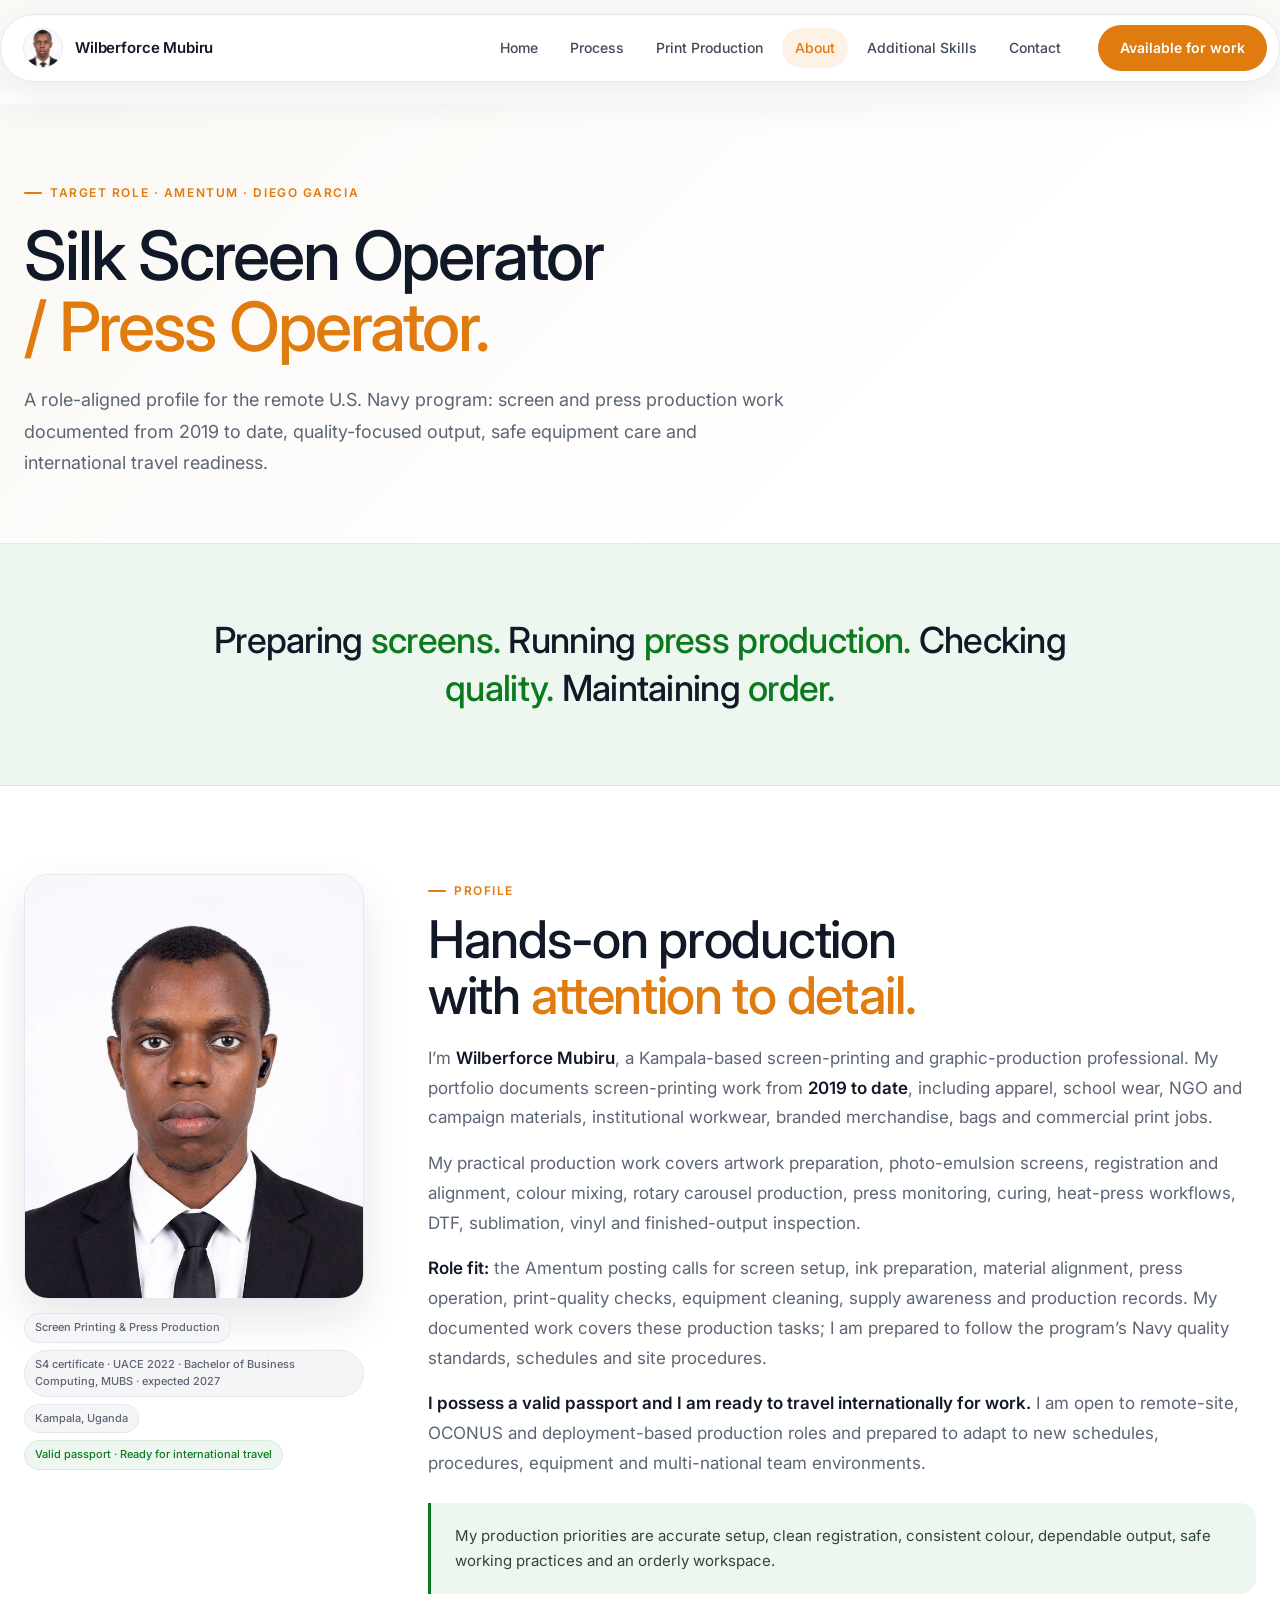
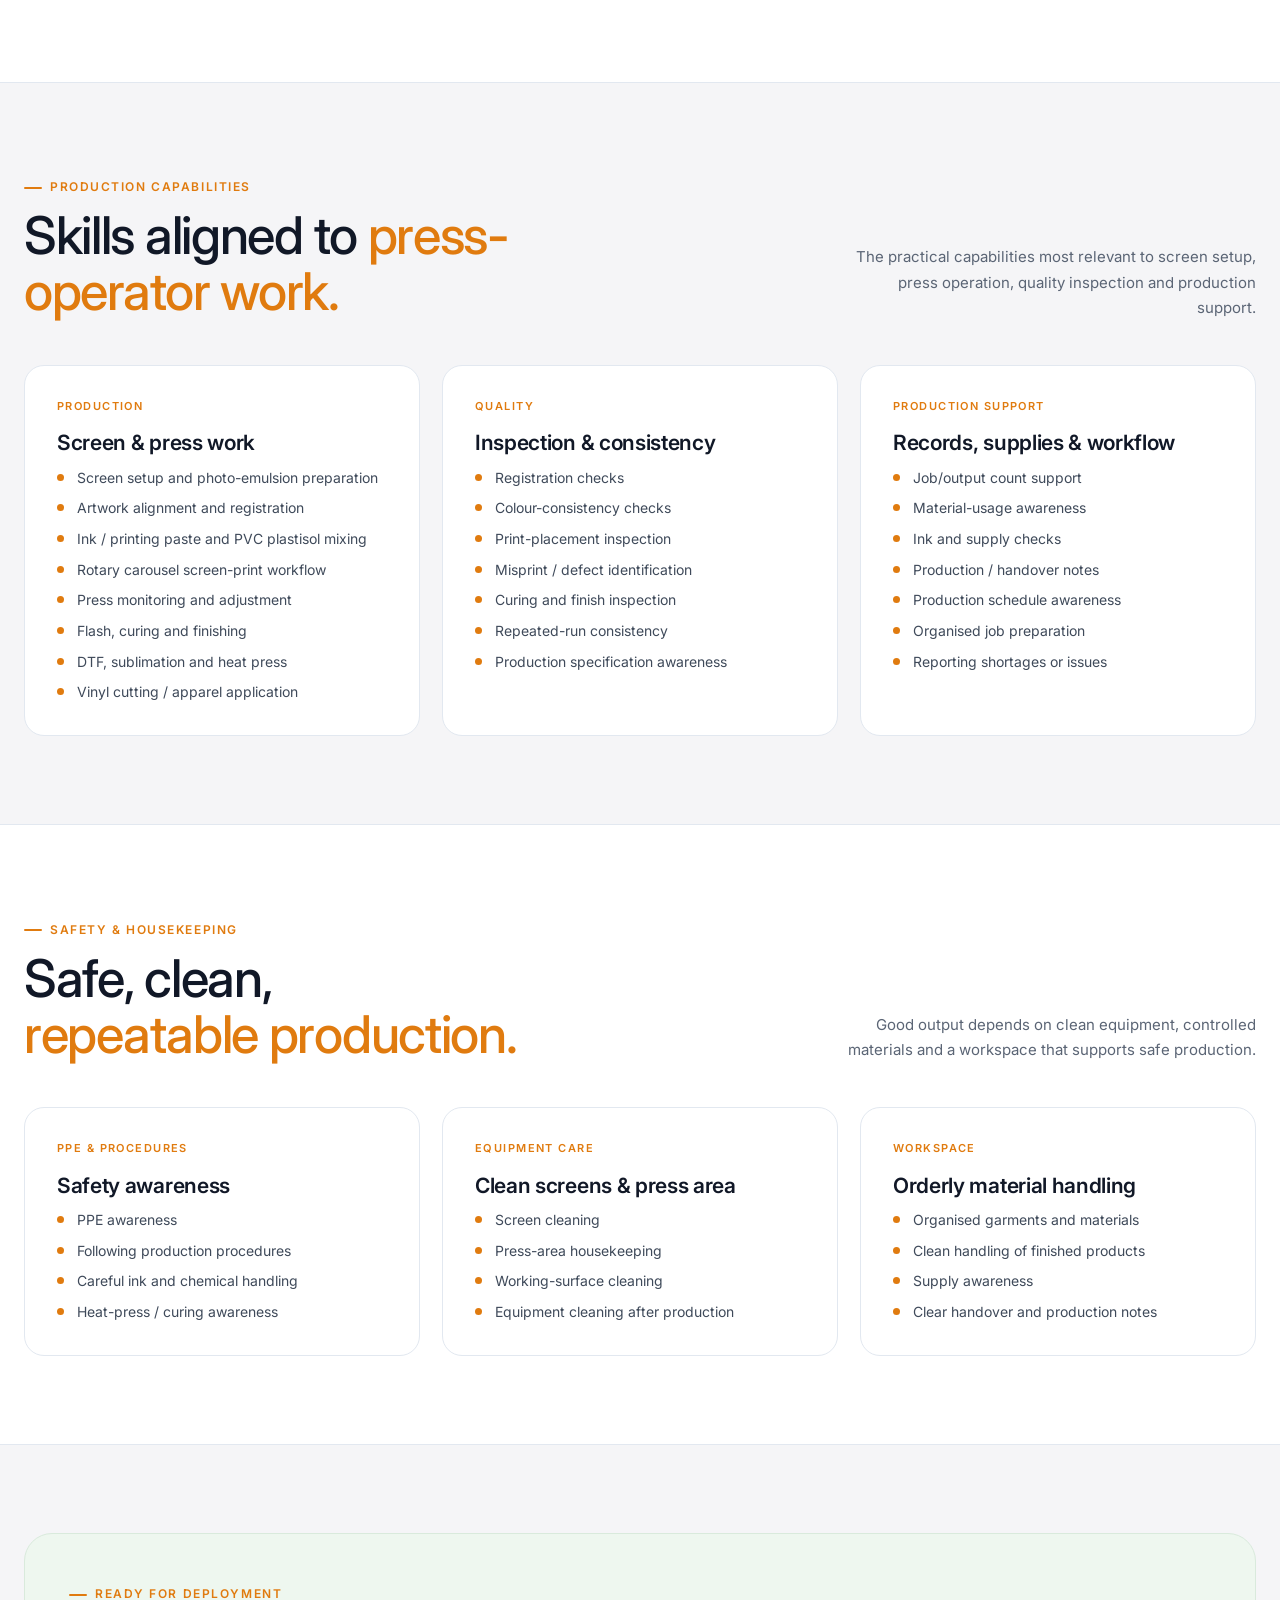
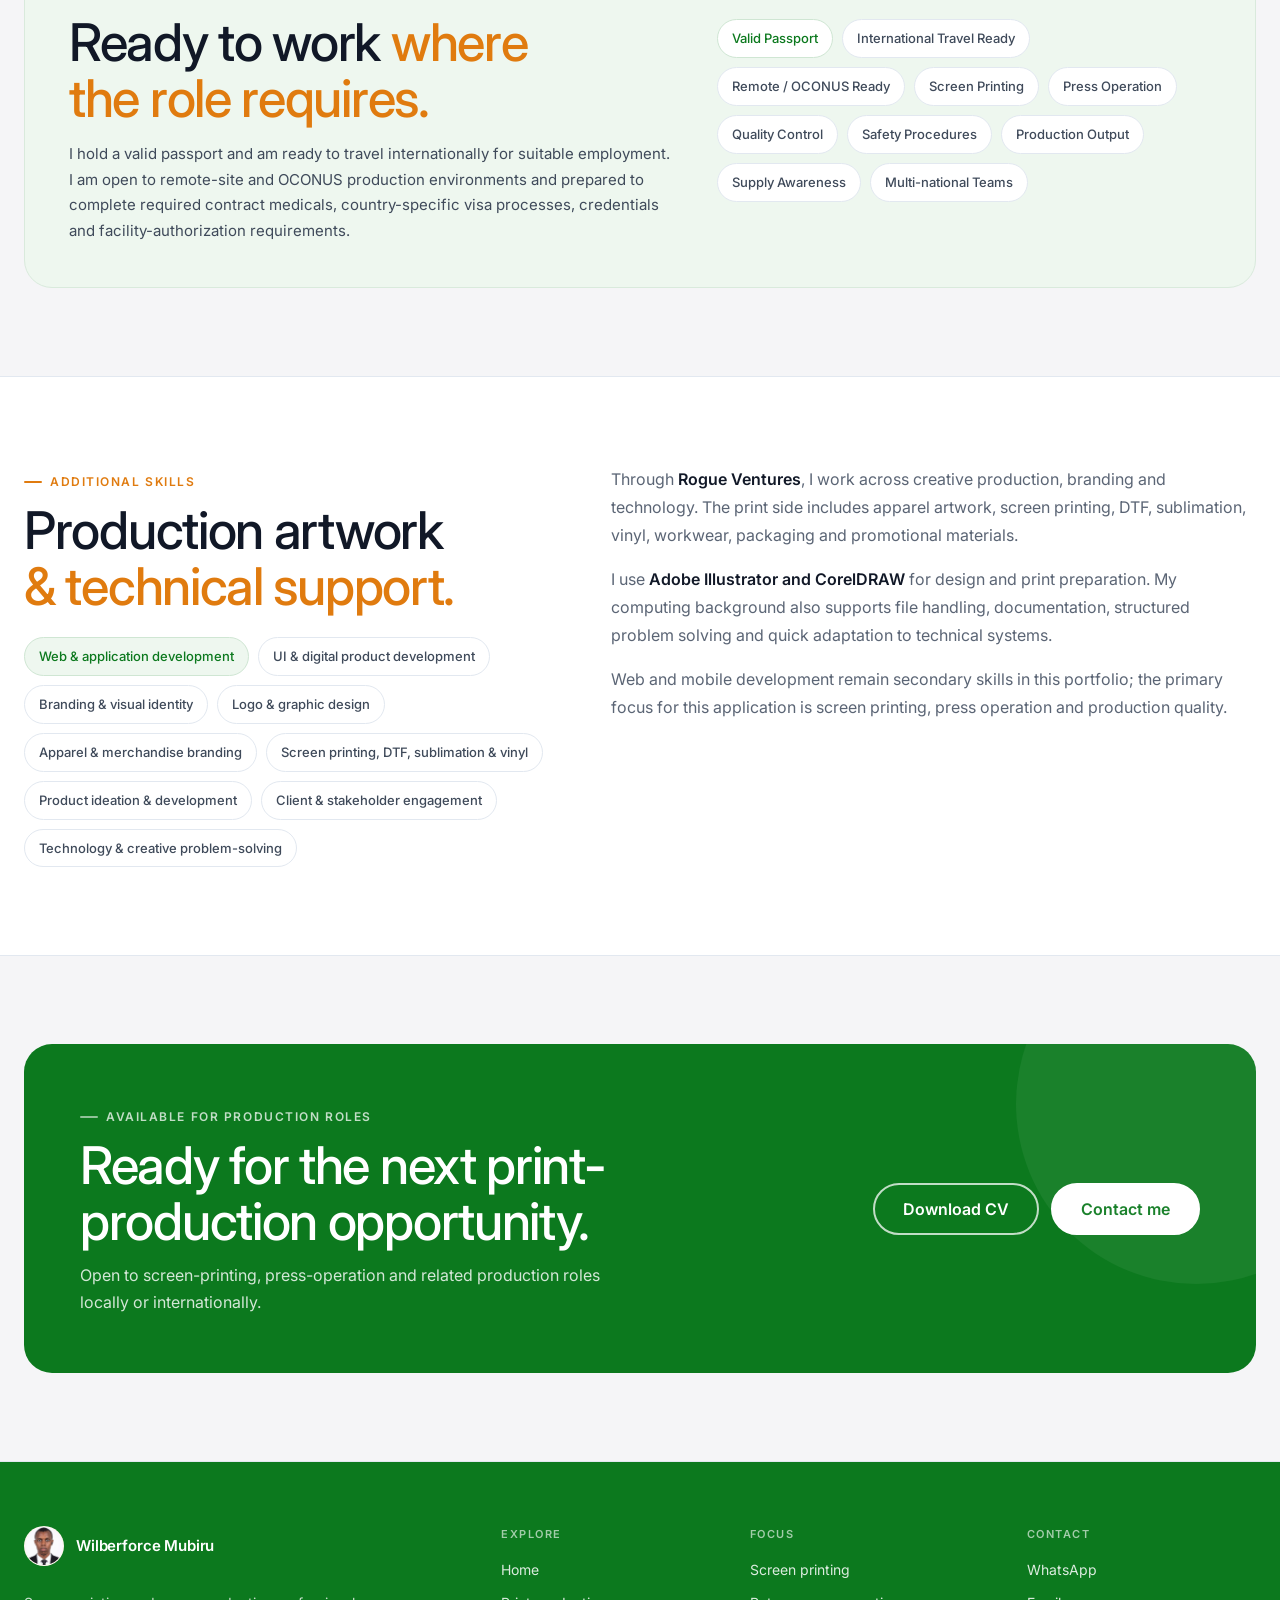
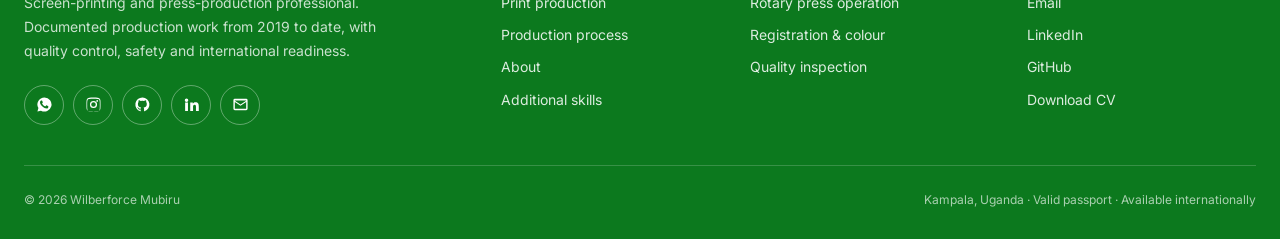
==== commit a2cd307c: "Merge remote gallery and Amentum content into editorial redesign Resolve conflicts by keeping the ne" ====
--- a/about.html
+++ b/about.html
@@ -5,7 +5,7 @@
 <meta name="viewport" content="width=device-width, initial-scale=1">
 <meta name="theme-color" content="#0c791e">
 <title>About · Wilberforce Mubiru · Print Production</title>
-<meta name="description" content="Wilberforce Mubiru is a Kampala-based screen-printing and press-production candidate with documented production experience from 2019 to date, quality-control focus and international work readiness.">
+<meta name="description" content="Role-aligned profile for Wilberforce Mubiru: Silk Screen Operator / Press Operator candidate for the Amentum program on Diego Garcia, with production work documented from 2019 to date.">
 <link rel="icon" href="data:image/svg+xml,<svg xmlns='http://www.w3.org/2000/svg' viewBox='0 0 32 32'><rect width='32' height='32' rx='6' fill='%23e07b0f'/><text x='16' y='21' font-size='13' font-family='sans-serif' font-weight='bold' fill='white' text-anchor='middle'>WM</text></svg>">
 <link rel="preconnect" href="https://fonts.googleapis.com"><link rel="preconnect" href="https://fonts.gstatic.com" crossorigin><link rel="stylesheet" href="https://fonts.googleapis.com/css2?family=Inter:wght@400;500;600;700&display=swap">
 <link rel="stylesheet" href="assets/css/site.css">
@@ -14,9 +14,9 @@
 <body>
 <header class="topbar"><div class="shell nav"><a class="brand" href="index.html"><img class="mark" src="assets/img/profile.jpg" alt="Wilberforce Mubiru"><span>Wilberforce Mubiru</span></a><nav class="navlinks" id="site-menu" aria-label="Primary"><a href="index.html">Home</a><a href="graphics.html#process">Process</a><a href="graphics.html">Print Production</a><a href="about.html" class="active">About</a><a href="web-mobile.html">Additional Skills</a><a href="contact.html">Contact</a></nav><a class="navcta" href="contact.html">Available for work</a><button class="menu-toggle" type="button" aria-label="Toggle menu" aria-expanded="false" aria-controls="site-menu"><span></span><span></span><span></span></button></div></header>
 <main id="top">
-<section class="page-head"><div class="shell"><div class="eyebrow">About Wilberforce</div><h1 class="serif">Print production. <span class="orange">Quality. Reliability.</span></h1><p class="page-intro">A Kampala-based screen-printing and press-production candidate with documented hands-on print work from 2019 to date, production-artwork skills and readiness for international deployment.</p></div></section>
+<section class="page-head"><div class="shell"><div class="eyebrow">Target role · Amentum · Diego Garcia</div><h1 class="serif">Silk Screen Operator <span class="orange">/ Press Operator.</span></h1><p class="page-intro">A role-aligned profile for the remote U.S. Navy program: screen and press production work documented from 2019 to date, quality-focused output, safe equipment care and international travel readiness.</p></div></section>
 <section class="tagline"><div class="shell"><p>Preparing <span>screens.</span> Running <span>press production.</span> Checking <span>quality.</span> Maintaining <span>order.</span></p></div></section>
-<section class="section"><div class="shell about"><div><img class="about-photo" src="assets/img/profile.jpg" alt="Wilberforce Mubiru portrait"><div class="stack" style="margin-top:14px"><span>Screen Printing &amp; Press Production</span><span>Business Computing · MUBS</span><span>Kampala, Uganda</span><span>Valid passport · Ready for international travel</span></div></div><div><div class="eyebrow">Profile</div><h2 class="serif">Hands-on production with <span class="orange">attention to detail.</span></h2><p class="about-copy">I’m <strong>Wilberforce Mubiru</strong>, a Kampala-based screen-printing and graphic-production professional. My portfolio documents screen-printing work from <strong>2019 to date</strong>, including apparel, school wear, NGO and campaign materials, institutional workwear, branded merchandise, bags and commercial print jobs.</p><p class="about-copy">My practical production work covers artwork preparation, photo-emulsion screens, registration and alignment, colour mixing, rotary carousel production, press monitoring, curing, heat-press workflows, DTF, sublimation, vinyl and finished-output inspection.</p><p class="about-copy"><strong>I possess a valid passport and I am ready to travel internationally for work.</strong> I am open to remote-site, OCONUS and deployment-based production roles and prepared to adapt to new schedules, procedures, equipment and multi-national team environments.</p><p class="quote">My production priorities are accurate setup, clean registration, consistent colour, dependable output, safe working practices and an orderly workspace.</p></div></div></section>
+<section class="section"><div class="shell about"><div><img class="about-photo" src="assets/img/profile.jpg" alt="Wilberforce Mubiru portrait"><div class="stack" style="margin-top:14px"><span>Screen Printing &amp; Press Production</span><span>S4 certificate · UACE 2022 · Bachelor of Business Computing, MUBS · expected 2027</span><span>Kampala, Uganda</span><span>Valid passport · Ready for international travel</span></div></div><div><div class="eyebrow">Profile</div><h2 class="serif">Hands-on production with <span class="orange">attention to detail.</span></h2><p class="about-copy">I’m <strong>Wilberforce Mubiru</strong>, a Kampala-based screen-printing and graphic-production professional. My portfolio documents screen-printing work from <strong>2019 to date</strong>, including apparel, school wear, NGO and campaign materials, institutional workwear, branded merchandise, bags and commercial print jobs.</p><p class="about-copy">My practical production work covers artwork preparation, photo-emulsion screens, registration and alignment, colour mixing, rotary carousel production, press monitoring, curing, heat-press workflows, DTF, sublimation, vinyl and finished-output inspection.</p><p class="about-copy" id="role-fit"><strong>Role fit:</strong> the Amentum posting calls for screen setup, ink preparation, material alignment, press operation, print-quality checks, equipment cleaning, supply awareness and production records. My documented work covers these production tasks; I am prepared to follow the program’s Navy quality standards, schedules and site procedures.</p><p class="about-copy"><strong>I possess a valid passport and I am ready to travel internationally for work.</strong> I am open to remote-site, OCONUS and deployment-based production roles and prepared to adapt to new schedules, procedures, equipment and multi-national team environments.</p><p class="quote">My production priorities are accurate setup, clean registration, consistent colour, dependable output, safe working practices and an orderly workspace.</p></div></div></section>
 <section class="section"><div class="shell"><div class="section-head"><div><div class="eyebrow">Production capabilities</div><h2 class="serif">Skills aligned to <span class="orange">press-operator work.</span></h2></div><div class="head-more"><p class="section-intro">The practical capabilities most relevant to screen setup, press operation, quality inspection and production support.</p></div></div><div class="cap-grid"><article class="cap"><span class="kicker">Production</span><h3>Screen &amp; press work</h3><ul><li>Screen setup and photo-emulsion preparation</li><li>Artwork alignment and registration</li><li>Ink / printing paste and PVC plastisol mixing</li><li>Rotary carousel screen-print workflow</li><li>Press monitoring and adjustment</li><li>Flash, curing and finishing</li><li>DTF, sublimation and heat press</li><li>Vinyl cutting / apparel application</li></ul></article><article class="cap"><span class="kicker">Quality</span><h3>Inspection &amp; consistency</h3><ul><li>Registration checks</li><li>Colour-consistency checks</li><li>Print-placement inspection</li><li>Misprint / defect identification</li><li>Curing and finish inspection</li><li>Repeated-run consistency</li><li>Production specification awareness</li></ul></article><article class="cap"><span class="kicker">Production support</span><h3>Records, supplies &amp; workflow</h3><ul><li>Job/output count support</li><li>Material-usage awareness</li><li>Ink and supply checks</li><li>Production / handover notes</li><li>Production schedule awareness</li><li>Organised job preparation</li><li>Reporting shortages or issues</li></ul></article></div></div></section>
 <section class="section"><div class="shell"><div class="section-head"><div><div class="eyebrow">Safety &amp; housekeeping</div><h2 class="serif">Safe, clean, <span class="orange">repeatable production.</span></h2></div><div class="head-more"><p class="section-intro">Good output depends on clean equipment, controlled materials and a workspace that supports safe production.</p></div></div><div class="cap-grid"><article class="cap"><span class="kicker">PPE &amp; procedures</span><h3>Safety awareness</h3><ul><li>PPE awareness</li><li>Following production procedures</li><li>Careful ink and chemical handling</li><li>Heat-press / curing awareness</li></ul></article><article class="cap"><span class="kicker">Equipment care</span><h3>Clean screens &amp; press area</h3><ul><li>Screen cleaning</li><li>Press-area housekeeping</li><li>Working-surface cleaning</li><li>Equipment cleaning after production</li></ul></article><article class="cap"><span class="kicker">Workspace</span><h3>Orderly material handling</h3><ul><li>Organised garments and materials</li><li>Clean handling of finished products</li><li>Supply awareness</li><li>Clear handover and production notes</li></ul></article></div></div></section>
 <section class="section"><div class="shell"><div class="impact"><div><div class="eyebrow">Ready for deployment</div><h2 class="serif">Ready to work <span class="orange">where the role requires.</span></h2><p>I hold a valid passport and am ready to travel internationally for suitable employment. I am open to remote-site and OCONUS production environments and prepared to complete required contract medicals, country-specific visa processes, credentials and facility-authorization requirements.</p></div><div class="areas"><span>Valid Passport</span><span>International Travel Ready</span><span>Remote / OCONUS Ready</span><span>Screen Printing</span><span>Press Operation</span><span>Quality Control</span><span>Safety Procedures</span><span>Production Output</span><span>Supply Awareness</span><span>Multi-national Teams</span></div></div></div></section>
--- a/assets/css/site.css
+++ b/assets/css/site.css
@@ -580,3 +580,97 @@
   .faq-item summary{padding:18px 20px;font-size:16px}
   .faq-answer{padding:0 20px 20px}
 }
+
+/* ---------- Project search, filters and image previews ---------- */
+.gallery-tools{display:flex;align-items:flex-end;justify-content:space-between;gap:24px;flex-wrap:wrap;margin:0 0 20px}
+.gallery-search{display:grid;gap:8px;min-width:min(100%,340px);color:var(--muted);font-size:11px;font-weight:600;letter-spacing:.12em;text-transform:uppercase}
+.gallery-search input{
+  width:min(100%,420px);
+  min-height:50px;
+  padding:0 20px;
+  border:1px solid var(--line);
+  border-radius:999px;
+  background:#fff;
+  color:var(--ink);
+  font:inherit;
+  font-size:15px;
+  letter-spacing:0;
+  text-transform:none;
+  outline:none;
+  transition:border-color .2s,box-shadow .2s;
+}
+.gallery-search input::placeholder{color:#8a93a1}
+.gallery-search input:focus{border-color:var(--orange);box-shadow:0 0 0 4px rgba(224,123,15,.14)}
+.project-count{margin:0;color:var(--muted);font-size:13px}
+.filter{display:inline-flex;align-items:center;gap:8px}
+.filter-count{display:inline-grid;place-items:center;min-width:22px;height:22px;padding:0 6px;border-radius:99px;background:var(--panel);color:var(--muted);font-size:10px;font-weight:600}
+.filter.active .filter-count{background:rgba(255,255,255,.22);color:#fff}
+.project-preview{position:relative;display:block;width:100%;height:100%;padding:0;border:0;background:transparent;cursor:zoom-in;text-align:left}
+.project-preview img{width:100%;height:100%;object-fit:cover;display:block;transition:transform .35s}
+.project-preview span{
+  position:absolute;
+  right:12px;
+  bottom:12px;
+  padding:7px 12px;
+  border:1px solid rgba(255,255,255,.4);
+  border-radius:999px;
+  background:rgba(17,24,39,.78);
+  backdrop-filter:blur(6px);
+  color:#fff;
+  font-size:10px;
+  font-weight:600;
+  letter-spacing:.06em;
+  text-transform:uppercase;
+  opacity:.95;
+}
+.project-preview:hover img{transform:scale(1.04)}
+.project-preview:focus-visible{outline:3px solid var(--orange);outline-offset:-3px}
+.project-empty{padding:36px;border:1px dashed #c8d1dc;border-radius:20px;background:#fff;color:var(--muted);text-align:center;font-size:15px}
+.project-lightbox{
+  width:min(94vw,1120px);
+  max-width:none;
+  max-height:92vh;
+  padding:0;
+  border:1px solid var(--line);
+  border-radius:24px;
+  background:#fff;
+  color:var(--ink);
+  overflow:auto;
+  box-shadow:0 40px 100px rgba(0,0,0,.35);
+}
+.project-lightbox::backdrop{background:rgba(17,24,39,.82);backdrop-filter:blur(6px)}
+.project-lightbox-frame{position:relative;padding:18px}
+.project-lightbox img{display:block;width:100%;height:min(72vh,760px);object-fit:contain;background:var(--panel);border-radius:14px}
+.project-lightbox-close{
+  position:absolute;
+  z-index:1;
+  top:28px;
+  right:28px;
+  display:inline-flex;
+  align-items:center;
+  gap:8px;
+  padding:9px 15px;
+  border:1px solid var(--line);
+  border-radius:999px;
+  background:rgba(255,255,255,.94);
+  color:var(--ink);
+  font-size:13px;
+  font-weight:600;
+  cursor:pointer;
+}
+.project-lightbox-close:hover{border-color:var(--orange);color:var(--orange)}
+.project-lightbox-close span{font-size:18px;line-height:1}
+.project-lightbox-caption{display:flex;align-items:baseline;justify-content:space-between;gap:16px;padding:14px 4px 2px}
+.project-lightbox-caption h3{margin:0;font-size:18px;font-weight:600;letter-spacing:-.01em}
+.project-lightbox-caption p{margin:0;color:var(--muted);font-size:13px;text-align:right}
+@media (max-width:680px){
+  .gallery-tools{align-items:stretch;gap:16px}
+  .gallery-search{min-width:100%}
+  .gallery-search input{width:100%}
+  .project-lightbox{width:100vw;max-height:94vh;border-radius:18px}
+  .project-lightbox-frame{padding:10px}
+  .project-lightbox img{height:68vh}
+  .project-lightbox-caption{display:block;padding:10px 2px}
+  .project-lightbox-caption p{margin-top:4px;text-align:left}
+  .project-lightbox-close{top:18px;right:18px}
+}
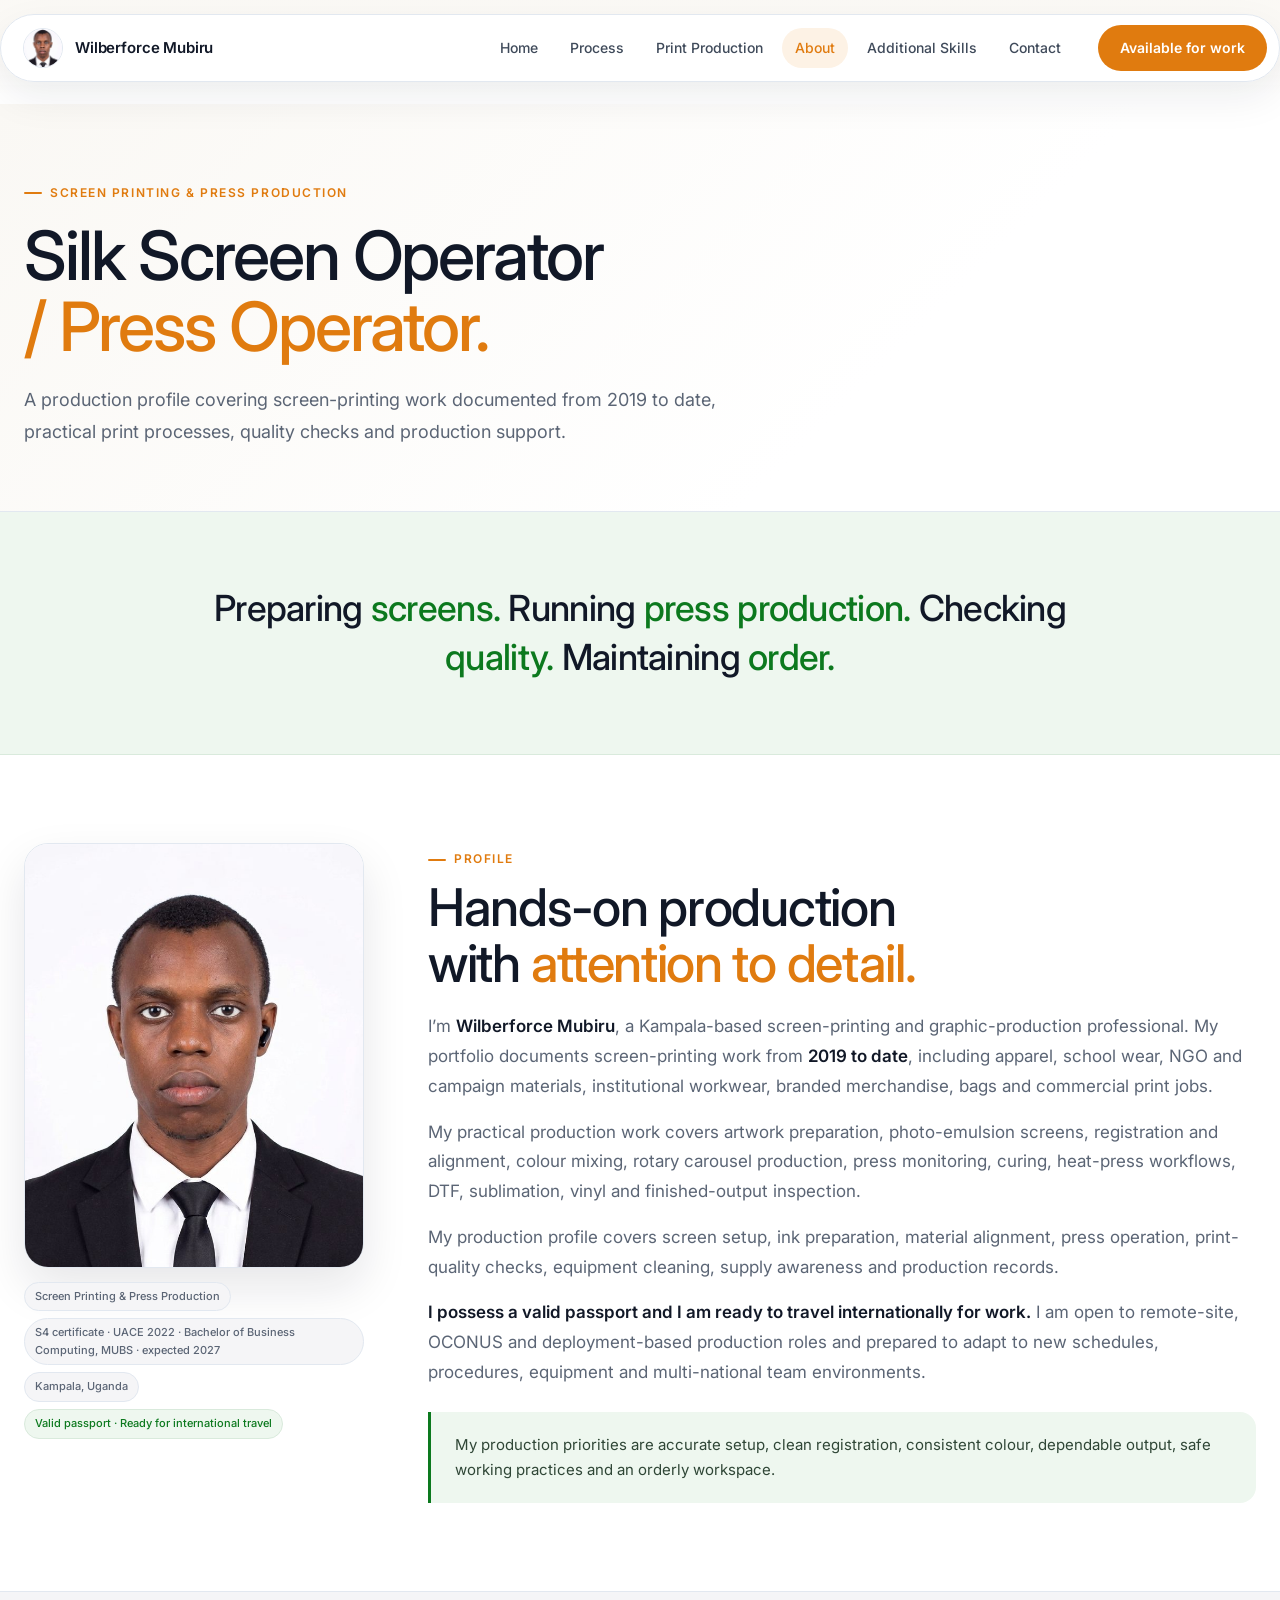
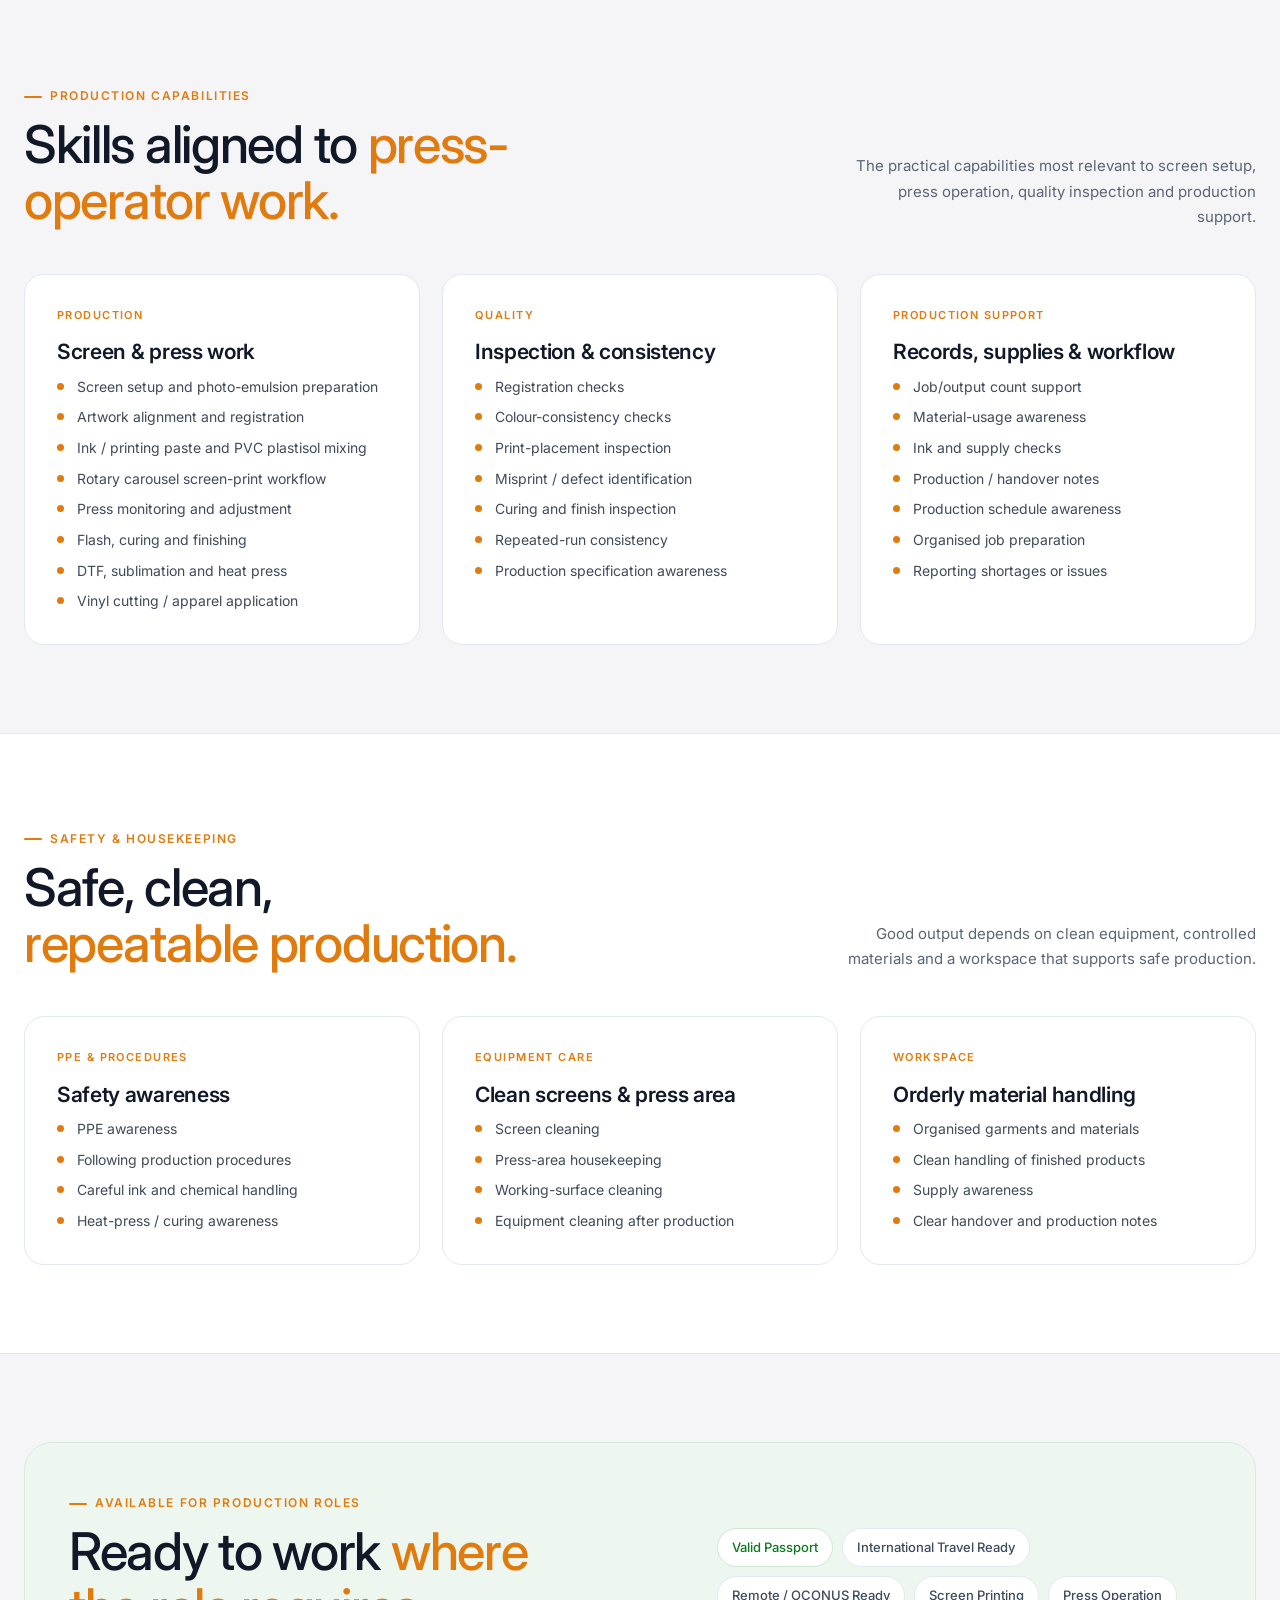
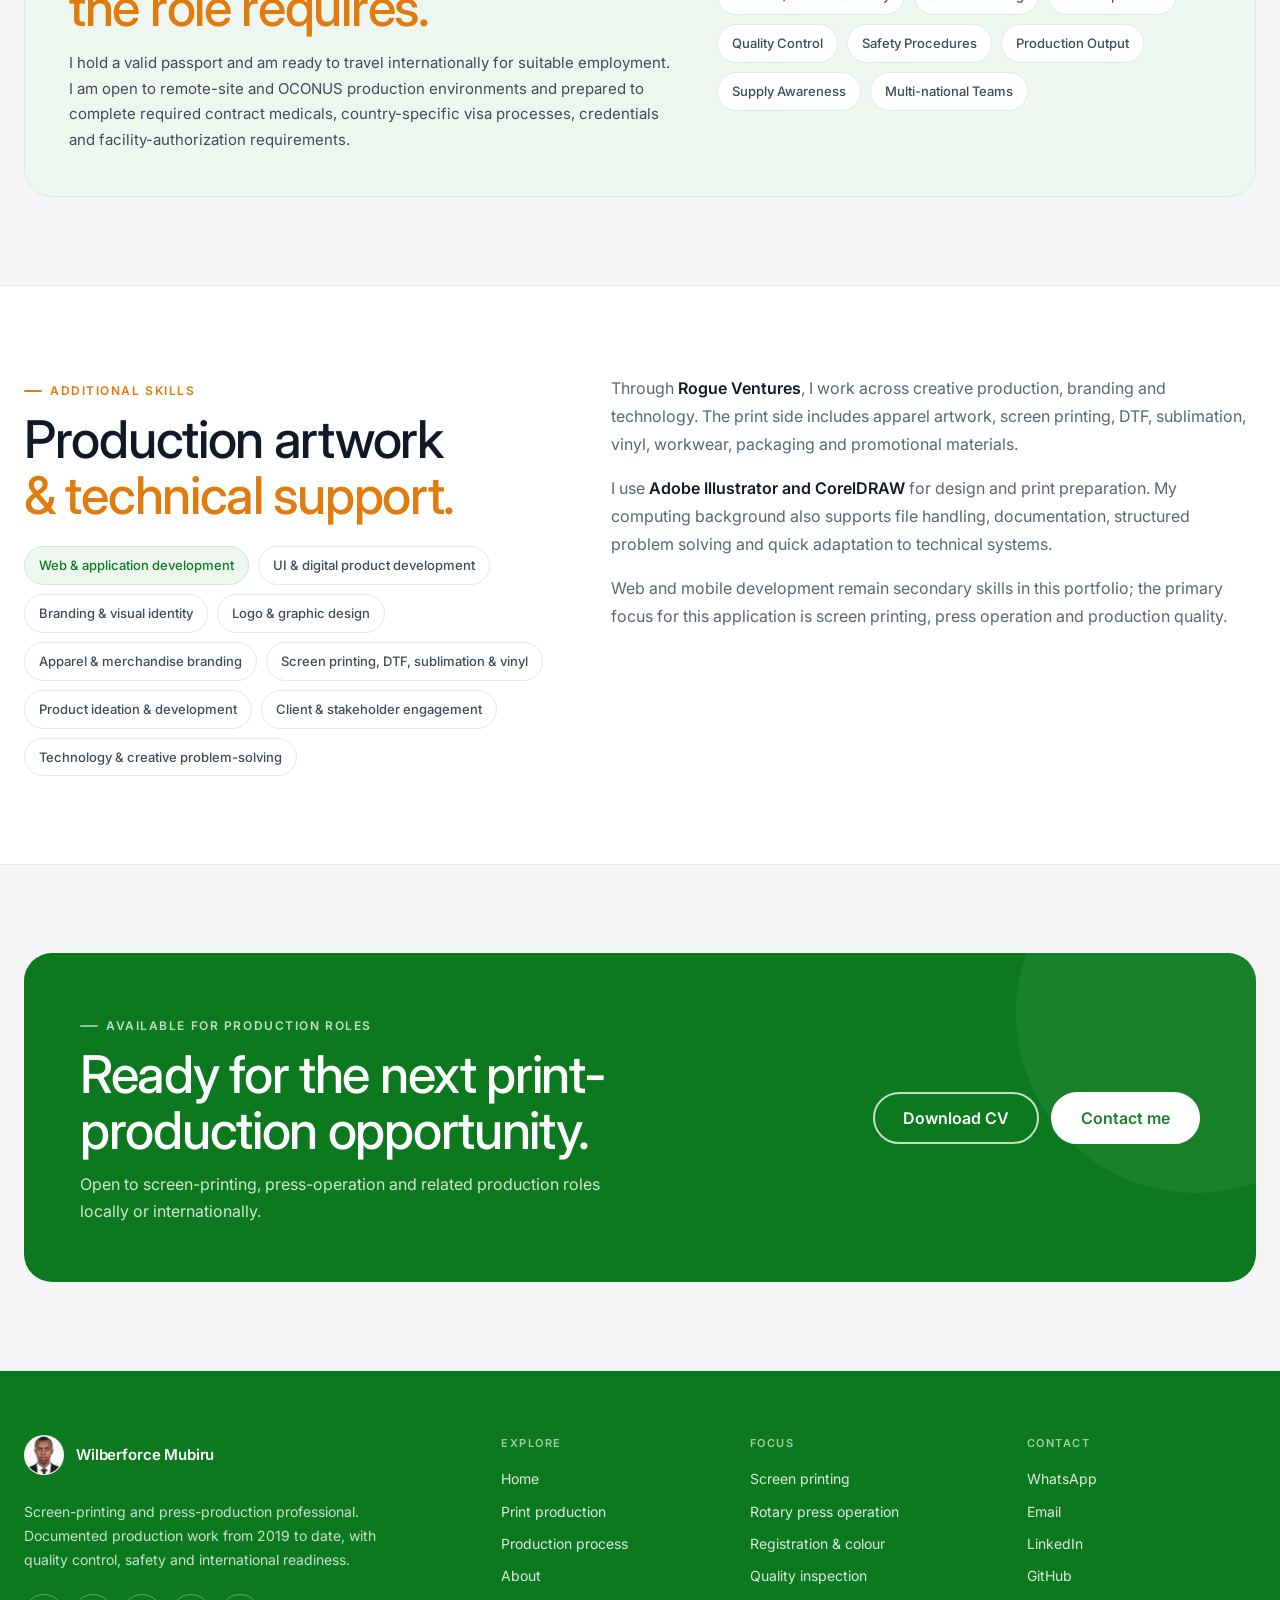
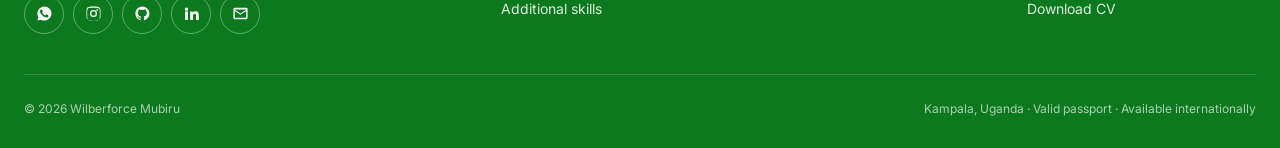
==== commit 56d503fc: "Generalize production profile" ====
--- a/about.html
+++ b/about.html
@@ -4,8 +4,19 @@
 <meta charset="utf-8">
 <meta name="viewport" content="width=device-width, initial-scale=1">
 <meta name="theme-color" content="#0c791e">
-<title>About · Wilberforce Mubiru · Print Production</title>
-<meta name="description" content="Role-aligned profile for Wilberforce Mubiru: Silk Screen Operator / Press Operator candidate for the Amentum program on Diego Garcia, with production work documented from 2019 to date.">
+<title>About Wilberforce Mubiru · Print Production</title>
+<meta name="description" content="Meet Wilberforce Mubiru and explore his screen-printing, press-production, quality-inspection, and production-support experience.">
+<link rel="canonical" href="https://wilberforcedev.github.io/mubiruwilberforce/about.html">
+<meta property="og:type" content="website">
+<meta property="og:site_name" content="Wilberforce Mubiru — Print Production">
+<meta property="og:title" content="About Wilberforce Mubiru · Print Production">
+<meta property="og:description" content="Meet Wilberforce Mubiru and explore his screen-printing, press-production, quality-inspection, and production-support experience.">
+<meta property="og:url" content="https://wilberforcedev.github.io/mubiruwilberforce/about.html">
+<meta property="og:image" content="https://wilberforcedev.github.io/mubiruwilberforce/assets/img/profile.jpg">
+<meta name="twitter:card" content="summary_large_image">
+<meta name="twitter:title" content="About Wilberforce Mubiru · Print Production">
+<meta name="twitter:description" content="Meet Wilberforce Mubiru and explore his screen-printing, press-production, quality-inspection, and production-support experience.">
+<meta name="twitter:image" content="https://wilberforcedev.github.io/mubiruwilberforce/assets/img/profile.jpg">
 <link rel="icon" href="data:image/svg+xml,<svg xmlns='http://www.w3.org/2000/svg' viewBox='0 0 32 32'><rect width='32' height='32' rx='6' fill='%23e07b0f'/><text x='16' y='21' font-size='13' font-family='sans-serif' font-weight='bold' fill='white' text-anchor='middle'>WM</text></svg>">
 <link rel="preconnect" href="https://fonts.googleapis.com"><link rel="preconnect" href="https://fonts.gstatic.com" crossorigin><link rel="stylesheet" href="https://fonts.googleapis.com/css2?family=Inter:wght@400;500;600;700&display=swap">
 <link rel="stylesheet" href="assets/css/site.css">
@@ -14,12 +25,12 @@
 <body>
 <header class="topbar"><div class="shell nav"><a class="brand" href="index.html"><img class="mark" src="assets/img/profile.jpg" alt="Wilberforce Mubiru"><span>Wilberforce Mubiru</span></a><nav class="navlinks" id="site-menu" aria-label="Primary"><a href="index.html">Home</a><a href="graphics.html#process">Process</a><a href="graphics.html">Print Production</a><a href="about.html" class="active">About</a><a href="web-mobile.html">Additional Skills</a><a href="contact.html">Contact</a></nav><a class="navcta" href="contact.html">Available for work</a><button class="menu-toggle" type="button" aria-label="Toggle menu" aria-expanded="false" aria-controls="site-menu"><span></span><span></span><span></span></button></div></header>
 <main id="top">
-<section class="page-head"><div class="shell"><div class="eyebrow">Target role · Amentum · Diego Garcia</div><h1 class="serif">Silk Screen Operator <span class="orange">/ Press Operator.</span></h1><p class="page-intro">A role-aligned profile for the remote U.S. Navy program: screen and press production work documented from 2019 to date, quality-focused output, safe equipment care and international travel readiness.</p></div></section>
+<section class="page-head"><div class="shell"><div class="eyebrow">Screen printing &amp; press production</div><h1 class="serif">Silk Screen Operator <span class="orange">/ Press Operator.</span></h1><p class="page-intro">A production profile covering screen-printing work documented from 2019 to date, practical print processes, quality checks and production support.</p></div></section>
 <section class="tagline"><div class="shell"><p>Preparing <span>screens.</span> Running <span>press production.</span> Checking <span>quality.</span> Maintaining <span>order.</span></p></div></section>
-<section class="section"><div class="shell about"><div><img class="about-photo" src="assets/img/profile.jpg" alt="Wilberforce Mubiru portrait"><div class="stack" style="margin-top:14px"><span>Screen Printing &amp; Press Production</span><span>S4 certificate · UACE 2022 · Bachelor of Business Computing, MUBS · expected 2027</span><span>Kampala, Uganda</span><span>Valid passport · Ready for international travel</span></div></div><div><div class="eyebrow">Profile</div><h2 class="serif">Hands-on production with <span class="orange">attention to detail.</span></h2><p class="about-copy">I’m <strong>Wilberforce Mubiru</strong>, a Kampala-based screen-printing and graphic-production professional. My portfolio documents screen-printing work from <strong>2019 to date</strong>, including apparel, school wear, NGO and campaign materials, institutional workwear, branded merchandise, bags and commercial print jobs.</p><p class="about-copy">My practical production work covers artwork preparation, photo-emulsion screens, registration and alignment, colour mixing, rotary carousel production, press monitoring, curing, heat-press workflows, DTF, sublimation, vinyl and finished-output inspection.</p><p class="about-copy" id="role-fit"><strong>Role fit:</strong> the Amentum posting calls for screen setup, ink preparation, material alignment, press operation, print-quality checks, equipment cleaning, supply awareness and production records. My documented work covers these production tasks; I am prepared to follow the program’s Navy quality standards, schedules and site procedures.</p><p class="about-copy"><strong>I possess a valid passport and I am ready to travel internationally for work.</strong> I am open to remote-site, OCONUS and deployment-based production roles and prepared to adapt to new schedules, procedures, equipment and multi-national team environments.</p><p class="quote">My production priorities are accurate setup, clean registration, consistent colour, dependable output, safe working practices and an orderly workspace.</p></div></div></section>
+<section class="section"><div class="shell about"><div><img class="about-photo" src="assets/img/profile.jpg" alt="Wilberforce Mubiru portrait"><div class="stack" style="margin-top:14px"><span>Screen Printing &amp; Press Production</span><span>S4 certificate · UACE 2022 · Bachelor of Business Computing, MUBS · expected 2027</span><span>Kampala, Uganda</span><span>Valid passport · Ready for international travel</span></div></div><div><div class="eyebrow">Profile</div><h2 class="serif">Hands-on production with <span class="orange">attention to detail.</span></h2><p class="about-copy">I’m <strong>Wilberforce Mubiru</strong>, a Kampala-based screen-printing and graphic-production professional. My portfolio documents screen-printing work from <strong>2019 to date</strong>, including apparel, school wear, NGO and campaign materials, institutional workwear, branded merchandise, bags and commercial print jobs.</p><p class="about-copy">My practical production work covers artwork preparation, photo-emulsion screens, registration and alignment, colour mixing, rotary carousel production, press monitoring, curing, heat-press workflows, DTF, sublimation, vinyl and finished-output inspection.</p><p class="about-copy" id="production-profile">My production profile covers screen setup, ink preparation, material alignment, press operation, print-quality checks, equipment cleaning, supply awareness and production records.</p><p class="about-copy"><strong>I possess a valid passport and I am ready to travel internationally for work.</strong> I am open to remote-site, OCONUS and deployment-based production roles and prepared to adapt to new schedules, procedures, equipment and multi-national team environments.</p><p class="quote">My production priorities are accurate setup, clean registration, consistent colour, dependable output, safe working practices and an orderly workspace.</p></div></div></section>
 <section class="section"><div class="shell"><div class="section-head"><div><div class="eyebrow">Production capabilities</div><h2 class="serif">Skills aligned to <span class="orange">press-operator work.</span></h2></div><div class="head-more"><p class="section-intro">The practical capabilities most relevant to screen setup, press operation, quality inspection and production support.</p></div></div><div class="cap-grid"><article class="cap"><span class="kicker">Production</span><h3>Screen &amp; press work</h3><ul><li>Screen setup and photo-emulsion preparation</li><li>Artwork alignment and registration</li><li>Ink / printing paste and PVC plastisol mixing</li><li>Rotary carousel screen-print workflow</li><li>Press monitoring and adjustment</li><li>Flash, curing and finishing</li><li>DTF, sublimation and heat press</li><li>Vinyl cutting / apparel application</li></ul></article><article class="cap"><span class="kicker">Quality</span><h3>Inspection &amp; consistency</h3><ul><li>Registration checks</li><li>Colour-consistency checks</li><li>Print-placement inspection</li><li>Misprint / defect identification</li><li>Curing and finish inspection</li><li>Repeated-run consistency</li><li>Production specification awareness</li></ul></article><article class="cap"><span class="kicker">Production support</span><h3>Records, supplies &amp; workflow</h3><ul><li>Job/output count support</li><li>Material-usage awareness</li><li>Ink and supply checks</li><li>Production / handover notes</li><li>Production schedule awareness</li><li>Organised job preparation</li><li>Reporting shortages or issues</li></ul></article></div></div></section>
 <section class="section"><div class="shell"><div class="section-head"><div><div class="eyebrow">Safety &amp; housekeeping</div><h2 class="serif">Safe, clean, <span class="orange">repeatable production.</span></h2></div><div class="head-more"><p class="section-intro">Good output depends on clean equipment, controlled materials and a workspace that supports safe production.</p></div></div><div class="cap-grid"><article class="cap"><span class="kicker">PPE &amp; procedures</span><h3>Safety awareness</h3><ul><li>PPE awareness</li><li>Following production procedures</li><li>Careful ink and chemical handling</li><li>Heat-press / curing awareness</li></ul></article><article class="cap"><span class="kicker">Equipment care</span><h3>Clean screens &amp; press area</h3><ul><li>Screen cleaning</li><li>Press-area housekeeping</li><li>Working-surface cleaning</li><li>Equipment cleaning after production</li></ul></article><article class="cap"><span class="kicker">Workspace</span><h3>Orderly material handling</h3><ul><li>Organised garments and materials</li><li>Clean handling of finished products</li><li>Supply awareness</li><li>Clear handover and production notes</li></ul></article></div></div></section>
-<section class="section"><div class="shell"><div class="impact"><div><div class="eyebrow">Ready for deployment</div><h2 class="serif">Ready to work <span class="orange">where the role requires.</span></h2><p>I hold a valid passport and am ready to travel internationally for suitable employment. I am open to remote-site and OCONUS production environments and prepared to complete required contract medicals, country-specific visa processes, credentials and facility-authorization requirements.</p></div><div class="areas"><span>Valid Passport</span><span>International Travel Ready</span><span>Remote / OCONUS Ready</span><span>Screen Printing</span><span>Press Operation</span><span>Quality Control</span><span>Safety Procedures</span><span>Production Output</span><span>Supply Awareness</span><span>Multi-national Teams</span></div></div></div></section>
+<section class="section"><div class="shell"><div class="impact"><div><div class="eyebrow">Available for production roles</div><h2 class="serif">Ready to work <span class="orange">where the role requires.</span></h2><p>I hold a valid passport and am ready to travel internationally for suitable employment. I am open to remote-site and OCONUS production environments and prepared to complete required contract medicals, country-specific visa processes, credentials and facility-authorization requirements.</p></div><div class="areas"><span>Valid Passport</span><span>International Travel Ready</span><span>Remote / OCONUS Ready</span><span>Screen Printing</span><span>Press Operation</span><span>Quality Control</span><span>Safety Procedures</span><span>Production Output</span><span>Supply Awareness</span><span>Multi-national Teams</span></div></div></div></section>
 <section class="section" id="rogue"><div class="shell rogue"><div><div class="eyebrow">Additional skills</div><h2 class="serif">Production artwork <span class="orange">&amp; technical support.</span></h2><div class="areas" id="rogue-areas"></div></div><div class="rogue-copy"><p>Through <strong>Rogue Ventures</strong>, I work across creative production, branding and technology. The print side includes apparel artwork, screen printing, DTF, sublimation, vinyl, workwear, packaging and promotional materials.</p><p>I use <strong>Adobe Illustrator and CorelDRAW</strong> for design and print preparation. My computing background also supports file handling, documentation, structured problem solving and quick adaptation to technical systems.</p><p>Web and mobile development remain secondary skills in this portfolio; the primary focus for this application is screen printing, press operation and production quality.</p></div></div></section>
 <section class="section"><div class="shell"><div class="cta"><div><div class="eyebrow">Available for production roles</div><h2 class="serif">Ready for the next print-production opportunity.</h2><p>Open to screen-printing, press-operation and related production roles locally or internationally.</p></div><div class="cta-actions"><a class="button ghost" href="Wilberforce_Mubiru_Print_Production_CV.html" download>Download CV</a><a class="button primary" href="contact.html">Contact me</a></div></div></div></section>
 </main>
--- a/assets/css/site.css
+++ b/assets/css/site.css
@@ -202,42 +202,110 @@
 }
 .hero-points li{display:flex;align-items:center;gap:9px}
 .hero-points li::before{content:"";width:7px;height:7px;border-radius:50%;background:var(--green);flex:none}
-.hero-visual{position:relative;justify-self:end;width:100%;max-width:470px}
-.hero-frame{
-  position:relative;
-  overflow:hidden;
-  aspect-ratio:4/5;
-  border:1px solid var(--line);
-  border-radius:32px;
-  background:var(--panel);
-  box-shadow:var(--shadow);
-}
-.hero-frame::after{
+.hero-visual{
+  position:relative;
+  justify-self:end;
+  display:flex;
+  flex-direction:column;
+  align-items:center;
+  width:100%;
+  max-width:404px;
+  padding-top:6px;
+  margin-top:-140px;
+}
+.lanyard{position:relative;z-index:2;display:flex;flex-direction:column;align-items:center;margin-bottom:-6px}
+.lanyard-strap{
+  display:grid;
+  place-items:center;
+  width:52px;
+  height:126px;
+  border-radius:10px 10px 7px 7px;
+  background:linear-gradient(180deg,#138c28,var(--green) 52%,#075c14);
+  color:#fff;
+  font-size:12px;
+  font-weight:700;
+  letter-spacing:.16em;
+  writing-mode:vertical-rl;
+  text-orientation:upright;
+  box-shadow:inset 0 0 0 1px rgba(255,255,255,.22),inset 0 -10px 16px rgba(0,0,0,.2),0 8px 18px rgba(12,121,30,.2);
+}
+.lanyard-clip{
+  position:relative;
+  width:44px;
+  height:26px;
+  border-radius:7px 7px 5px 5px;
+  background:linear-gradient(180deg,#9aa3af,#4b5563 62%,#374151);
+  box-shadow:inset 0 1px 0 rgba(255,255,255,.55),0 6px 12px rgba(17,24,39,.26);
+}
+.lanyard-clip::after{
   content:"";
   position:absolute;
-  inset:0;
-  border-radius:inherit;
-  box-shadow:inset 0 0 0 1px rgba(255,255,255,.35);
-  pointer-events:none;
-}
-.hero-photo{width:100%;height:100%;object-fit:cover}
-.hero-badge{
+  left:50%;
+  top:calc(100% - 6px);
+  transform:translateX(-50%);
+  width:26px;
+  height:22px;
+  border:3px solid #9aa3af;
+  border-radius:50%;
+}
+.id-card{
+  position:relative;
+  z-index:1;
+  width:100%;
+  padding:26px 16px 18px;
+  border:1px solid var(--line);
+  border-radius:28px;
+  background:#fff;
+  box-shadow:0 30px 70px rgba(17,24,39,.16);
+}
+.id-card::before{
+  content:"";
   position:absolute;
-  left:-26px;
-  bottom:30px;
-  display:flex;
-  align-items:center;
-  gap:13px;
-  max-width:310px;
-  padding:16px 20px;
-  border:1px solid var(--line);
-  border-radius:18px;
-  background:#fff;
-  box-shadow:0 18px 40px rgba(17,24,39,.12);
-}
-.badge-dot{width:10px;height:10px;border-radius:50%;background:var(--green);box-shadow:0 0 0 5px var(--green-soft);flex:none}
-.hero-badge strong{display:block;font-size:14px;font-weight:600;line-height:1.35}
-.hero-badge span{display:block;margin-top:2px;color:var(--muted);font-size:12px}
+  left:50%;
+  top:13px;
+  transform:translateX(-50%);
+  width:56px;
+  height:8px;
+  border-radius:999px;
+  background:#e8ebf0;
+  box-shadow:inset 0 2px 3px rgba(17,24,39,.25);
+}
+.id-card-head{display:flex;align-items:center;justify-content:space-between;gap:12px;padding:2px 4px 12px}
+.id-brand{
+  display:grid;
+  place-items:center;
+  width:40px;
+  height:40px;
+  border-radius:12px;
+  background:var(--ink);
+  color:#fff;
+  font-size:12px;
+  font-weight:700;
+  letter-spacing:.08em;
+}
+.id-tag{
+  display:inline-flex;
+  align-items:center;
+  gap:7px;
+  padding:7px 12px;
+  border-radius:999px;
+  background:var(--green-soft);
+  color:var(--green);
+  font-size:11px;
+  font-weight:600;
+  text-transform:uppercase;
+  letter-spacing:.1em;
+}
+.status-dot{width:7px;height:7px;border-radius:50%;background:var(--green);box-shadow:0 0 0 4px rgba(12,121,30,.12);flex:none}
+.id-photo-wrap{overflow:hidden;aspect-ratio:5/4;border-radius:18px;background:var(--panel)}
+.id-photo{width:100%;height:100%;object-fit:cover;object-position:center 22%}
+.id-body{padding:16px 4px 2px}
+.id-name{margin:0;font-size:24px;font-weight:600;line-height:1.2;letter-spacing:-.02em}
+.id-role{margin:3px 0 14px;color:var(--orange);font-size:14px;font-weight:600}
+.id-meta{margin:0;padding:0}
+.id-meta div{display:flex;align-items:baseline;justify-content:space-between;gap:12px;padding:9px 0;border-top:1px solid var(--line)}
+.id-meta dt{color:var(--muted);font-size:11px;font-weight:600;text-transform:uppercase;letter-spacing:.12em}
+.id-meta dd{margin:0;font-size:13px;font-weight:500;text-align:right}
 .stats{
   position:relative;
   z-index:1;
@@ -535,8 +603,7 @@
   .navcta{display:none}
   .hero-grid{grid-template-columns:1fr;gap:48px;padding:40px 0 56px}
   .hero-copy{max-width:none}
-  .hero-visual{justify-self:start;max-width:440px}
-  .hero-badge{left:16px;right:16px;bottom:16px;max-width:none}
+  .hero-visual{justify-self:center;max-width:440px;margin-top:0}
   .about{grid-template-columns:1fr;gap:40px}
   .about-photo{max-width:360px}
   .rogue{grid-template-columns:1fr;gap:40px}
@@ -559,6 +626,10 @@
   .lede,.page-intro{font-size:16px}
   .hero-actions .button{width:100%}
   .hero-points{flex-direction:column;gap:9px}
+  .lanyard-strap{height:96px;width:46px}
+  .id-card{padding:24px 14px 16px;border-radius:24px}
+  .id-name{font-size:21px}
+  .id-role{font-size:13px}
   .stats{grid-template-columns:1fr 1fr;gap:22px}
   .stat strong{font-size:28px}
   .section,.clients{padding:60px 0}
@@ -674,3 +745,11 @@
   .project-lightbox-caption p{margin-top:4px;text-align:left}
   .project-lightbox-close{top:18px;right:18px}
 }
+
+/* Portfolio case studies and progressive gallery browsing */
+.gallery-more{display:flex;justify-content:center;margin:26px 0 0}
+.gallery-more[hidden]{display:none}
+.case-evidence{border-top:1px solid var(--line);margin-top:14px;padding-top:12px;font-size:13px;color:var(--muted)}
+.case-evidence strong{display:block;color:var(--ink);font-size:12px;text-transform:uppercase;letter-spacing:.06em;margin:0 0 4px}
+.case-evidence p{margin:0 0 12px}
+.case-evidence .stack{margin-top:6px}
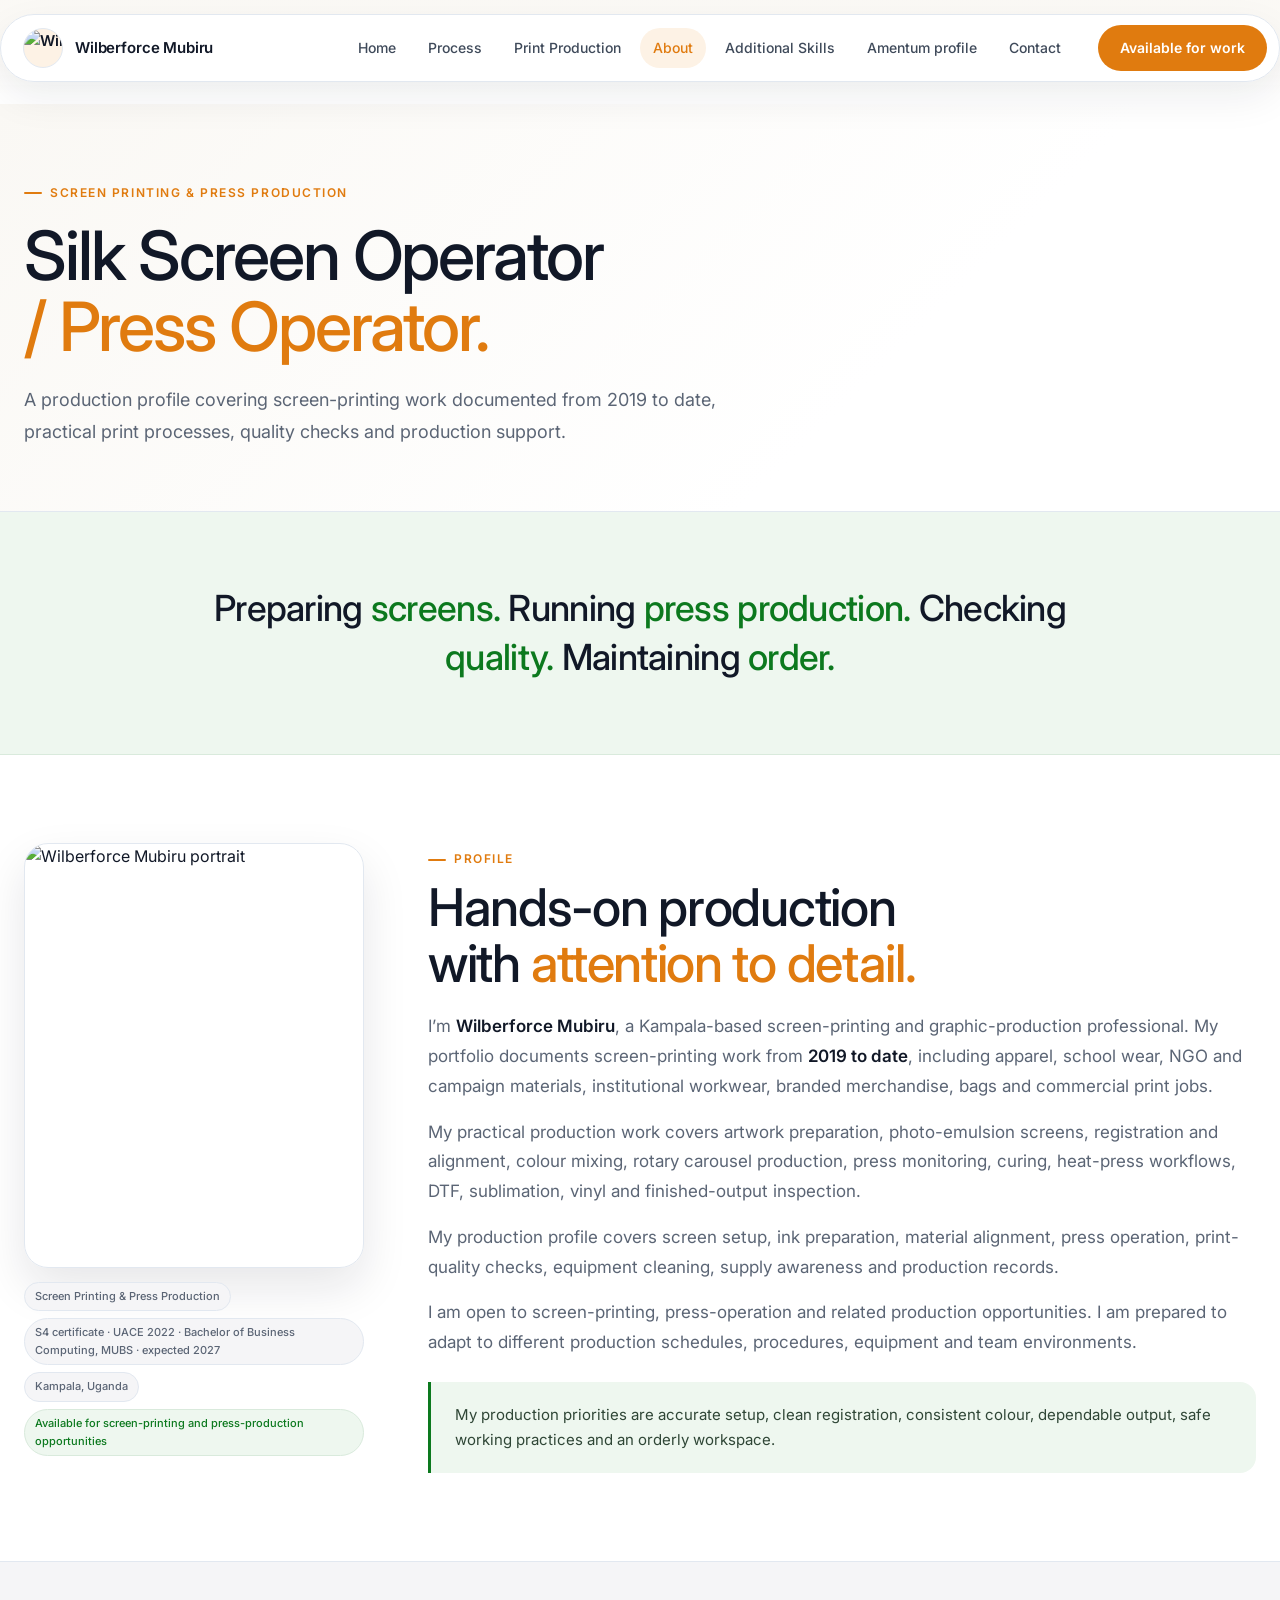
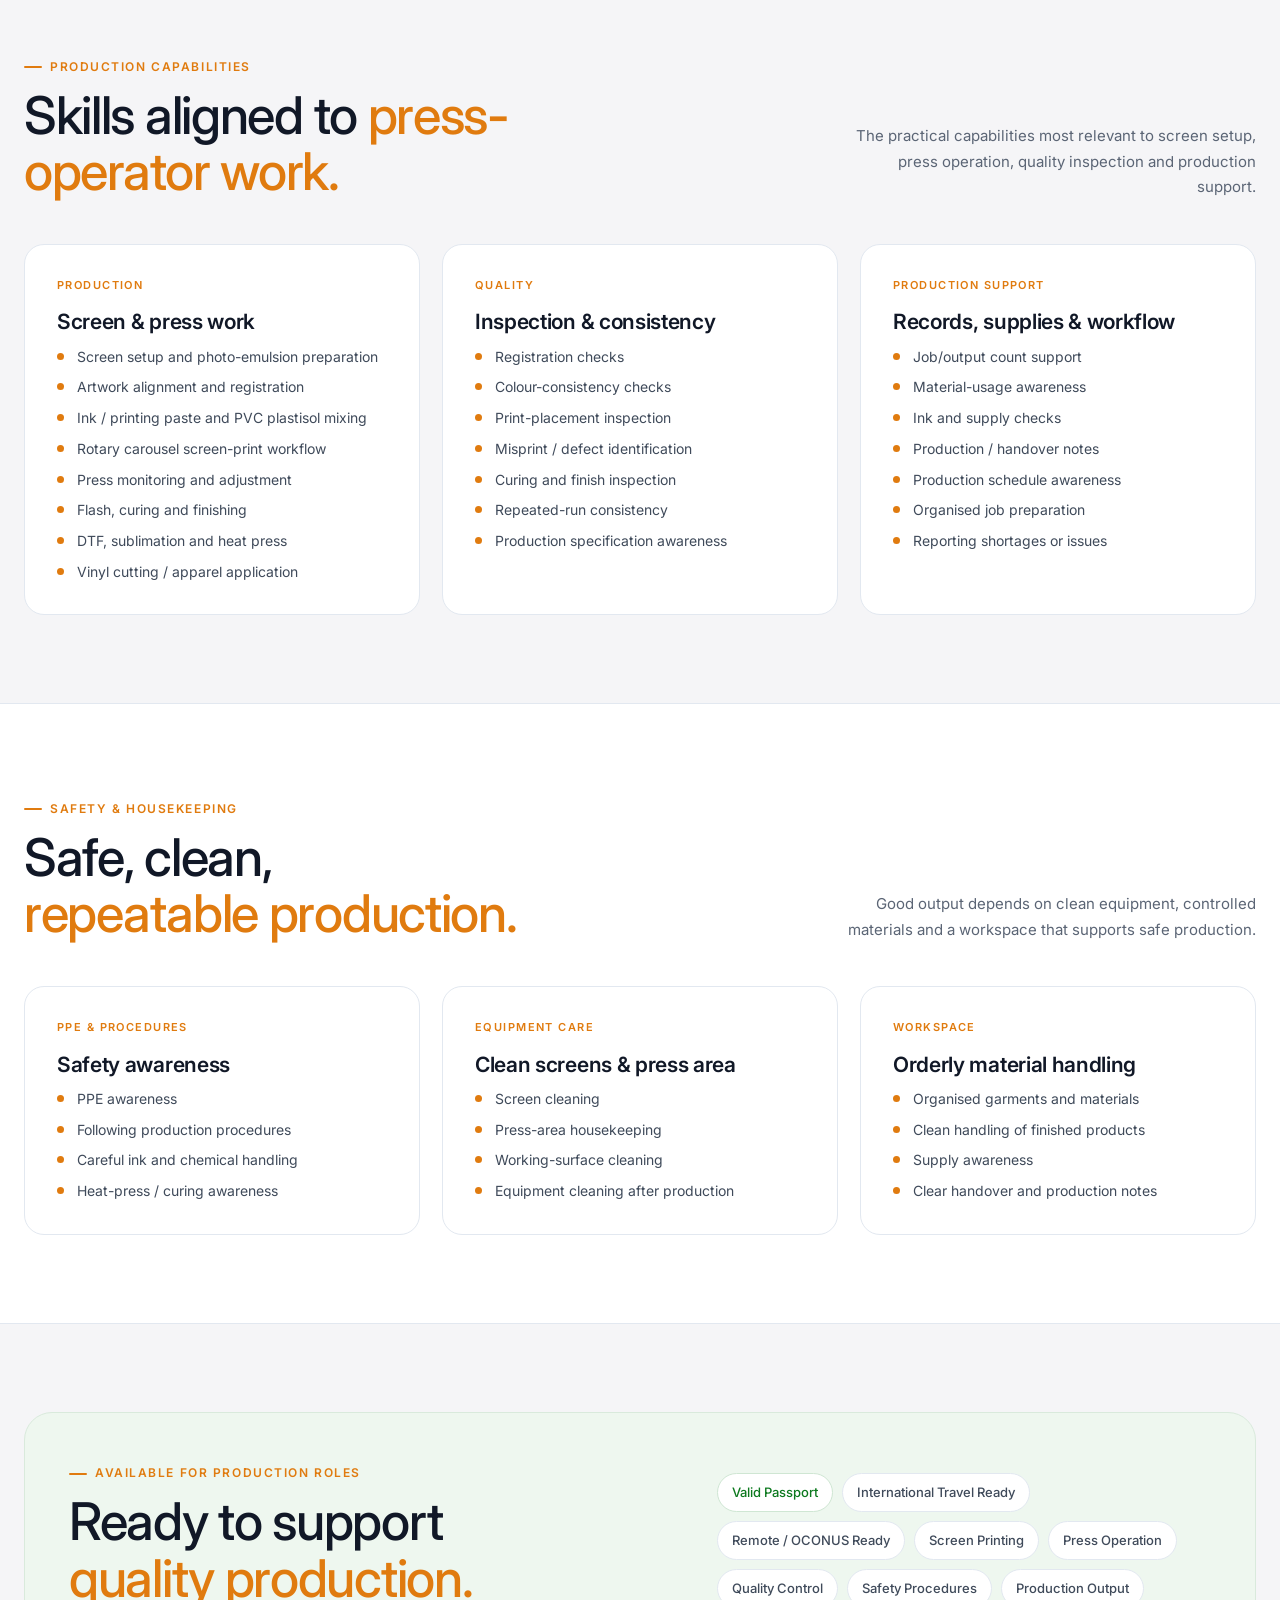
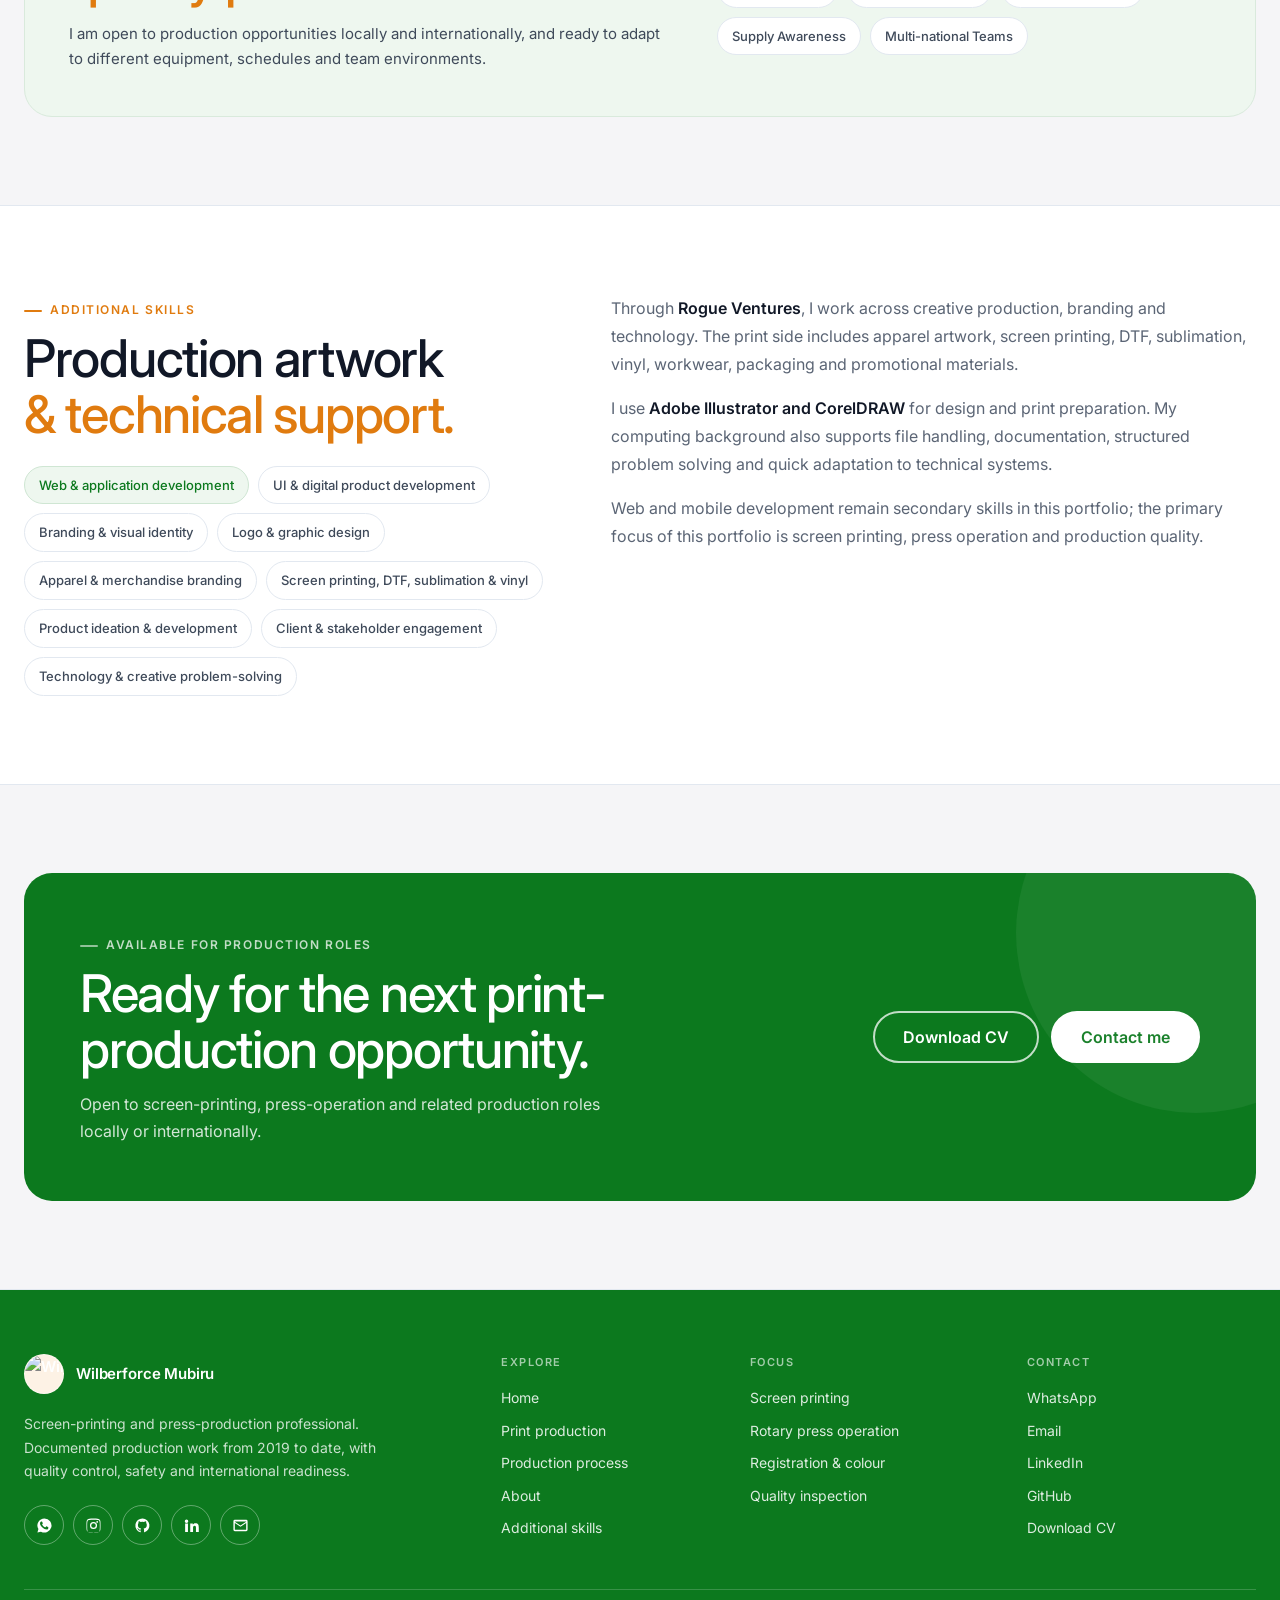
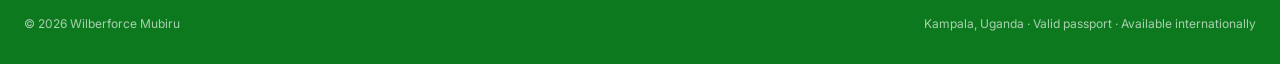
==== commit e2c71ece: "Generalize profile and improve page metadata" ====
--- a/about.html
+++ b/about.html
@@ -12,7 +12,7 @@
 <meta property="og:title" content="About Wilberforce Mubiru · Print Production">
 <meta property="og:description" content="Meet Wilberforce Mubiru and explore his screen-printing, press-production, quality-inspection, and production-support experience.">
 <meta property="og:url" content="https://wilberforcedev.github.io/mubiruwilberforce/about.html">
-<meta property="og:image" content="https://wilberforcedev.github.io/mubiruwilberforce/assets/img/profile.jpg">
+<meta property="og:image" content="https://wilberforcedev.github.io/mubiruwilberforce/assets/img/profile.webp">
 <meta name="twitter:card" content="summary_large_image">
 <meta name="twitter:title" content="About Wilberforce Mubiru · Print Production">
 <meta name="twitter:description" content="Meet Wilberforce Mubiru and explore his screen-printing, press-production, quality-inspection, and production-support experience.">
@@ -23,18 +23,18 @@
 <link rel="stylesheet" href="assets/css/typography.css">
 </head>
 <body>
-<header class="topbar"><div class="shell nav"><a class="brand" href="index.html"><img class="mark" src="assets/img/profile.jpg" alt="Wilberforce Mubiru"><span>Wilberforce Mubiru</span></a><nav class="navlinks" id="site-menu" aria-label="Primary"><a href="index.html">Home</a><a href="graphics.html#process">Process</a><a href="graphics.html">Print Production</a><a href="about.html" class="active">About</a><a href="web-mobile.html">Additional Skills</a><a href="contact.html">Contact</a></nav><a class="navcta" href="contact.html">Available for work</a><button class="menu-toggle" type="button" aria-label="Toggle menu" aria-expanded="false" aria-controls="site-menu"><span></span><span></span><span></span></button></div></header>
+<header class="topbar"><div class="shell nav"><a class="brand" href="index.html"><picture><source srcset="assets/img/profile.webp" type="image/webp"><img class="mark" src="assets/img/profile.jpg" alt="Wilberforce Mubiru"></picture><span>Wilberforce Mubiru</span></a><nav class="navlinks" id="site-menu" aria-label="Primary"><a href="index.html">Home</a><a href="graphics.html#process">Process</a><a href="graphics.html">Print Production</a><a href="about.html" class="active">About</a><a href="web-mobile.html">Additional Skills</a><a href="amentum.html">Amentum profile</a><a href="contact.html">Contact</a></nav><a class="navcta" href="contact.html">Available for work</a><button class="menu-toggle" type="button" aria-label="Toggle menu" aria-expanded="false" aria-controls="site-menu"><span></span><span></span><span></span></button></div></header>
 <main id="top">
 <section class="page-head"><div class="shell"><div class="eyebrow">Screen printing &amp; press production</div><h1 class="serif">Silk Screen Operator <span class="orange">/ Press Operator.</span></h1><p class="page-intro">A production profile covering screen-printing work documented from 2019 to date, practical print processes, quality checks and production support.</p></div></section>
 <section class="tagline"><div class="shell"><p>Preparing <span>screens.</span> Running <span>press production.</span> Checking <span>quality.</span> Maintaining <span>order.</span></p></div></section>
-<section class="section"><div class="shell about"><div><img class="about-photo" src="assets/img/profile.jpg" alt="Wilberforce Mubiru portrait"><div class="stack" style="margin-top:14px"><span>Screen Printing &amp; Press Production</span><span>S4 certificate · UACE 2022 · Bachelor of Business Computing, MUBS · expected 2027</span><span>Kampala, Uganda</span><span>Valid passport · Ready for international travel</span></div></div><div><div class="eyebrow">Profile</div><h2 class="serif">Hands-on production with <span class="orange">attention to detail.</span></h2><p class="about-copy">I’m <strong>Wilberforce Mubiru</strong>, a Kampala-based screen-printing and graphic-production professional. My portfolio documents screen-printing work from <strong>2019 to date</strong>, including apparel, school wear, NGO and campaign materials, institutional workwear, branded merchandise, bags and commercial print jobs.</p><p class="about-copy">My practical production work covers artwork preparation, photo-emulsion screens, registration and alignment, colour mixing, rotary carousel production, press monitoring, curing, heat-press workflows, DTF, sublimation, vinyl and finished-output inspection.</p><p class="about-copy" id="production-profile">My production profile covers screen setup, ink preparation, material alignment, press operation, print-quality checks, equipment cleaning, supply awareness and production records.</p><p class="about-copy"><strong>I possess a valid passport and I am ready to travel internationally for work.</strong> I am open to remote-site, OCONUS and deployment-based production roles and prepared to adapt to new schedules, procedures, equipment and multi-national team environments.</p><p class="quote">My production priorities are accurate setup, clean registration, consistent colour, dependable output, safe working practices and an orderly workspace.</p></div></div></section>
+<section class="section"><div class="shell about"><div><picture><source srcset="assets/img/profile.webp" type="image/webp"><img class="about-photo" src="assets/img/profile.jpg" alt="Wilberforce Mubiru portrait"></picture><div class="stack" style="margin-top:14px"><span>Screen Printing &amp; Press Production</span><span>S4 certificate · UACE 2022 · Bachelor of Business Computing, MUBS · expected 2027</span><span>Kampala, Uganda</span><span>Available for screen-printing and press-production opportunities</span></div></div><div><div class="eyebrow">Profile</div><h2 class="serif">Hands-on production with <span class="orange">attention to detail.</span></h2><p class="about-copy">I’m <strong>Wilberforce Mubiru</strong>, a Kampala-based screen-printing and graphic-production professional. My portfolio documents screen-printing work from <strong>2019 to date</strong>, including apparel, school wear, NGO and campaign materials, institutional workwear, branded merchandise, bags and commercial print jobs.</p><p class="about-copy">My practical production work covers artwork preparation, photo-emulsion screens, registration and alignment, colour mixing, rotary carousel production, press monitoring, curing, heat-press workflows, DTF, sublimation, vinyl and finished-output inspection.</p><p class="about-copy" id="production-profile">My production profile covers screen setup, ink preparation, material alignment, press operation, print-quality checks, equipment cleaning, supply awareness and production records.</p><p class="about-copy">I am open to screen-printing, press-operation and related production opportunities. I am prepared to adapt to different production schedules, procedures, equipment and team environments.</p><p class="quote">My production priorities are accurate setup, clean registration, consistent colour, dependable output, safe working practices and an orderly workspace.</p></div></div></section>
 <section class="section"><div class="shell"><div class="section-head"><div><div class="eyebrow">Production capabilities</div><h2 class="serif">Skills aligned to <span class="orange">press-operator work.</span></h2></div><div class="head-more"><p class="section-intro">The practical capabilities most relevant to screen setup, press operation, quality inspection and production support.</p></div></div><div class="cap-grid"><article class="cap"><span class="kicker">Production</span><h3>Screen &amp; press work</h3><ul><li>Screen setup and photo-emulsion preparation</li><li>Artwork alignment and registration</li><li>Ink / printing paste and PVC plastisol mixing</li><li>Rotary carousel screen-print workflow</li><li>Press monitoring and adjustment</li><li>Flash, curing and finishing</li><li>DTF, sublimation and heat press</li><li>Vinyl cutting / apparel application</li></ul></article><article class="cap"><span class="kicker">Quality</span><h3>Inspection &amp; consistency</h3><ul><li>Registration checks</li><li>Colour-consistency checks</li><li>Print-placement inspection</li><li>Misprint / defect identification</li><li>Curing and finish inspection</li><li>Repeated-run consistency</li><li>Production specification awareness</li></ul></article><article class="cap"><span class="kicker">Production support</span><h3>Records, supplies &amp; workflow</h3><ul><li>Job/output count support</li><li>Material-usage awareness</li><li>Ink and supply checks</li><li>Production / handover notes</li><li>Production schedule awareness</li><li>Organised job preparation</li><li>Reporting shortages or issues</li></ul></article></div></div></section>
 <section class="section"><div class="shell"><div class="section-head"><div><div class="eyebrow">Safety &amp; housekeeping</div><h2 class="serif">Safe, clean, <span class="orange">repeatable production.</span></h2></div><div class="head-more"><p class="section-intro">Good output depends on clean equipment, controlled materials and a workspace that supports safe production.</p></div></div><div class="cap-grid"><article class="cap"><span class="kicker">PPE &amp; procedures</span><h3>Safety awareness</h3><ul><li>PPE awareness</li><li>Following production procedures</li><li>Careful ink and chemical handling</li><li>Heat-press / curing awareness</li></ul></article><article class="cap"><span class="kicker">Equipment care</span><h3>Clean screens &amp; press area</h3><ul><li>Screen cleaning</li><li>Press-area housekeeping</li><li>Working-surface cleaning</li><li>Equipment cleaning after production</li></ul></article><article class="cap"><span class="kicker">Workspace</span><h3>Orderly material handling</h3><ul><li>Organised garments and materials</li><li>Clean handling of finished products</li><li>Supply awareness</li><li>Clear handover and production notes</li></ul></article></div></div></section>
-<section class="section"><div class="shell"><div class="impact"><div><div class="eyebrow">Available for production roles</div><h2 class="serif">Ready to work <span class="orange">where the role requires.</span></h2><p>I hold a valid passport and am ready to travel internationally for suitable employment. I am open to remote-site and OCONUS production environments and prepared to complete required contract medicals, country-specific visa processes, credentials and facility-authorization requirements.</p></div><div class="areas"><span>Valid Passport</span><span>International Travel Ready</span><span>Remote / OCONUS Ready</span><span>Screen Printing</span><span>Press Operation</span><span>Quality Control</span><span>Safety Procedures</span><span>Production Output</span><span>Supply Awareness</span><span>Multi-national Teams</span></div></div></div></section>
-<section class="section" id="rogue"><div class="shell rogue"><div><div class="eyebrow">Additional skills</div><h2 class="serif">Production artwork <span class="orange">&amp; technical support.</span></h2><div class="areas" id="rogue-areas"></div></div><div class="rogue-copy"><p>Through <strong>Rogue Ventures</strong>, I work across creative production, branding and technology. The print side includes apparel artwork, screen printing, DTF, sublimation, vinyl, workwear, packaging and promotional materials.</p><p>I use <strong>Adobe Illustrator and CorelDRAW</strong> for design and print preparation. My computing background also supports file handling, documentation, structured problem solving and quick adaptation to technical systems.</p><p>Web and mobile development remain secondary skills in this portfolio; the primary focus for this application is screen printing, press operation and production quality.</p></div></div></section>
+<section class="section"><div class="shell"><div class="impact"><div><div class="eyebrow">Available for production roles</div><h2 class="serif">Ready to support <span class="orange">quality production.</span></h2><p>I am open to production opportunities locally and internationally, and ready to adapt to different equipment, schedules and team environments.</p></div><div class="areas"><span>Valid Passport</span><span>International Travel Ready</span><span>Remote / OCONUS Ready</span><span>Screen Printing</span><span>Press Operation</span><span>Quality Control</span><span>Safety Procedures</span><span>Production Output</span><span>Supply Awareness</span><span>Multi-national Teams</span></div></div></div></section>
+<section class="section" id="rogue"><div class="shell rogue"><div><div class="eyebrow">Additional skills</div><h2 class="serif">Production artwork <span class="orange">&amp; technical support.</span></h2><div class="areas" id="rogue-areas"></div></div><div class="rogue-copy"><p>Through <strong>Rogue Ventures</strong>, I work across creative production, branding and technology. The print side includes apparel artwork, screen printing, DTF, sublimation, vinyl, workwear, packaging and promotional materials.</p><p>I use <strong>Adobe Illustrator and CorelDRAW</strong> for design and print preparation. My computing background also supports file handling, documentation, structured problem solving and quick adaptation to technical systems.</p><p>Web and mobile development remain secondary skills in this portfolio; the primary focus of this portfolio is screen printing, press operation and production quality.</p></div></div></section>
 <section class="section"><div class="shell"><div class="cta"><div><div class="eyebrow">Available for production roles</div><h2 class="serif">Ready for the next print-production opportunity.</h2><p>Open to screen-printing, press-operation and related production roles locally or internationally.</p></div><div class="cta-actions"><a class="button ghost" href="Wilberforce_Mubiru_Print_Production_CV.html" download>Download CV</a><a class="button primary" href="contact.html">Contact me</a></div></div></div></section>
 </main>
-<footer class="site-footer"><div class="shell"><div class="foot-main"><div class="foot-brand"><a class="brand" href="index.html"><img class="mark" src="assets/img/profile.jpg" alt="Wilberforce Mubiru"><span>Wilberforce Mubiru</span></a><p>Screen-printing and press-production professional. Documented production work from 2019 to date, with quality control, safety and international readiness.</p><div class="socials" id="socials"></div></div><div class="foot-col"><h3>Explore</h3><a href="index.html">Home</a><a href="graphics.html">Print production</a><a href="graphics.html#process">Production process</a><a href="about.html">About</a><a href="web-mobile.html">Additional skills</a></div><div class="foot-col"><h3>Focus</h3><span>Screen printing</span><span>Rotary press operation</span><span>Registration &amp; colour</span><span>Quality inspection</span></div><div class="foot-col"><h3>Contact</h3><a href="https://wa.me/256755943973" target="_blank" rel="noopener">WhatsApp</a><a href="mailto:wilberofficial2001@gmail.com">Email</a><a href="https://www.linkedin.com/in/wilberforce-mubiru-217b49211/" target="_blank" rel="noopener">LinkedIn</a><a href="https://github.com/Wilberforcedev" target="_blank" rel="noopener">GitHub</a><a href="Wilberforce_Mubiru_Print_Production_CV.html" download>Download CV</a></div></div><div class="foot-bottom"><div>© <span id="year"></span> Wilberforce Mubiru</div><div>Kampala, Uganda · Valid passport · Available internationally</div></div></div></footer>
+<footer class="site-footer"><div class="shell"><div class="foot-main"><div class="foot-brand"><a class="brand" href="index.html"><picture><source srcset="assets/img/profile.webp" type="image/webp"><img class="mark" src="assets/img/profile.jpg" alt="Wilberforce Mubiru"></picture><span>Wilberforce Mubiru</span></a><p>Screen-printing and press-production professional. Documented production work from 2019 to date, with quality control, safety and international readiness.</p><div class="socials" id="socials"></div></div><div class="foot-col"><h3>Explore</h3><a href="index.html">Home</a><a href="graphics.html">Print production</a><a href="graphics.html#process">Production process</a><a href="about.html">About</a><a href="web-mobile.html">Additional skills</a></div><div class="foot-col"><h3>Focus</h3><span>Screen printing</span><span>Rotary press operation</span><span>Registration &amp; colour</span><span>Quality inspection</span></div><div class="foot-col"><h3>Contact</h3><a href="https://wa.me/256755943973" target="_blank" rel="noopener">WhatsApp</a><a href="mailto:wilberofficial2001@gmail.com">Email</a><a href="https://www.linkedin.com/in/wilberforce-mubiru-217b49211/" target="_blank" rel="noopener">LinkedIn</a><a href="https://github.com/Wilberforcedev" target="_blank" rel="noopener">GitHub</a><a href="Wilberforce_Mubiru_Print_Production_CV.html" download>Download CV</a></div></div><div class="foot-bottom"><div>© <span id="year"></span> Wilberforce Mubiru</div><div>Kampala, Uganda · Valid passport · Available internationally</div></div></div></footer>
 <script src="assets/js/data.js"></script>
 <script src="assets/js/site.js"></script>
 </body>
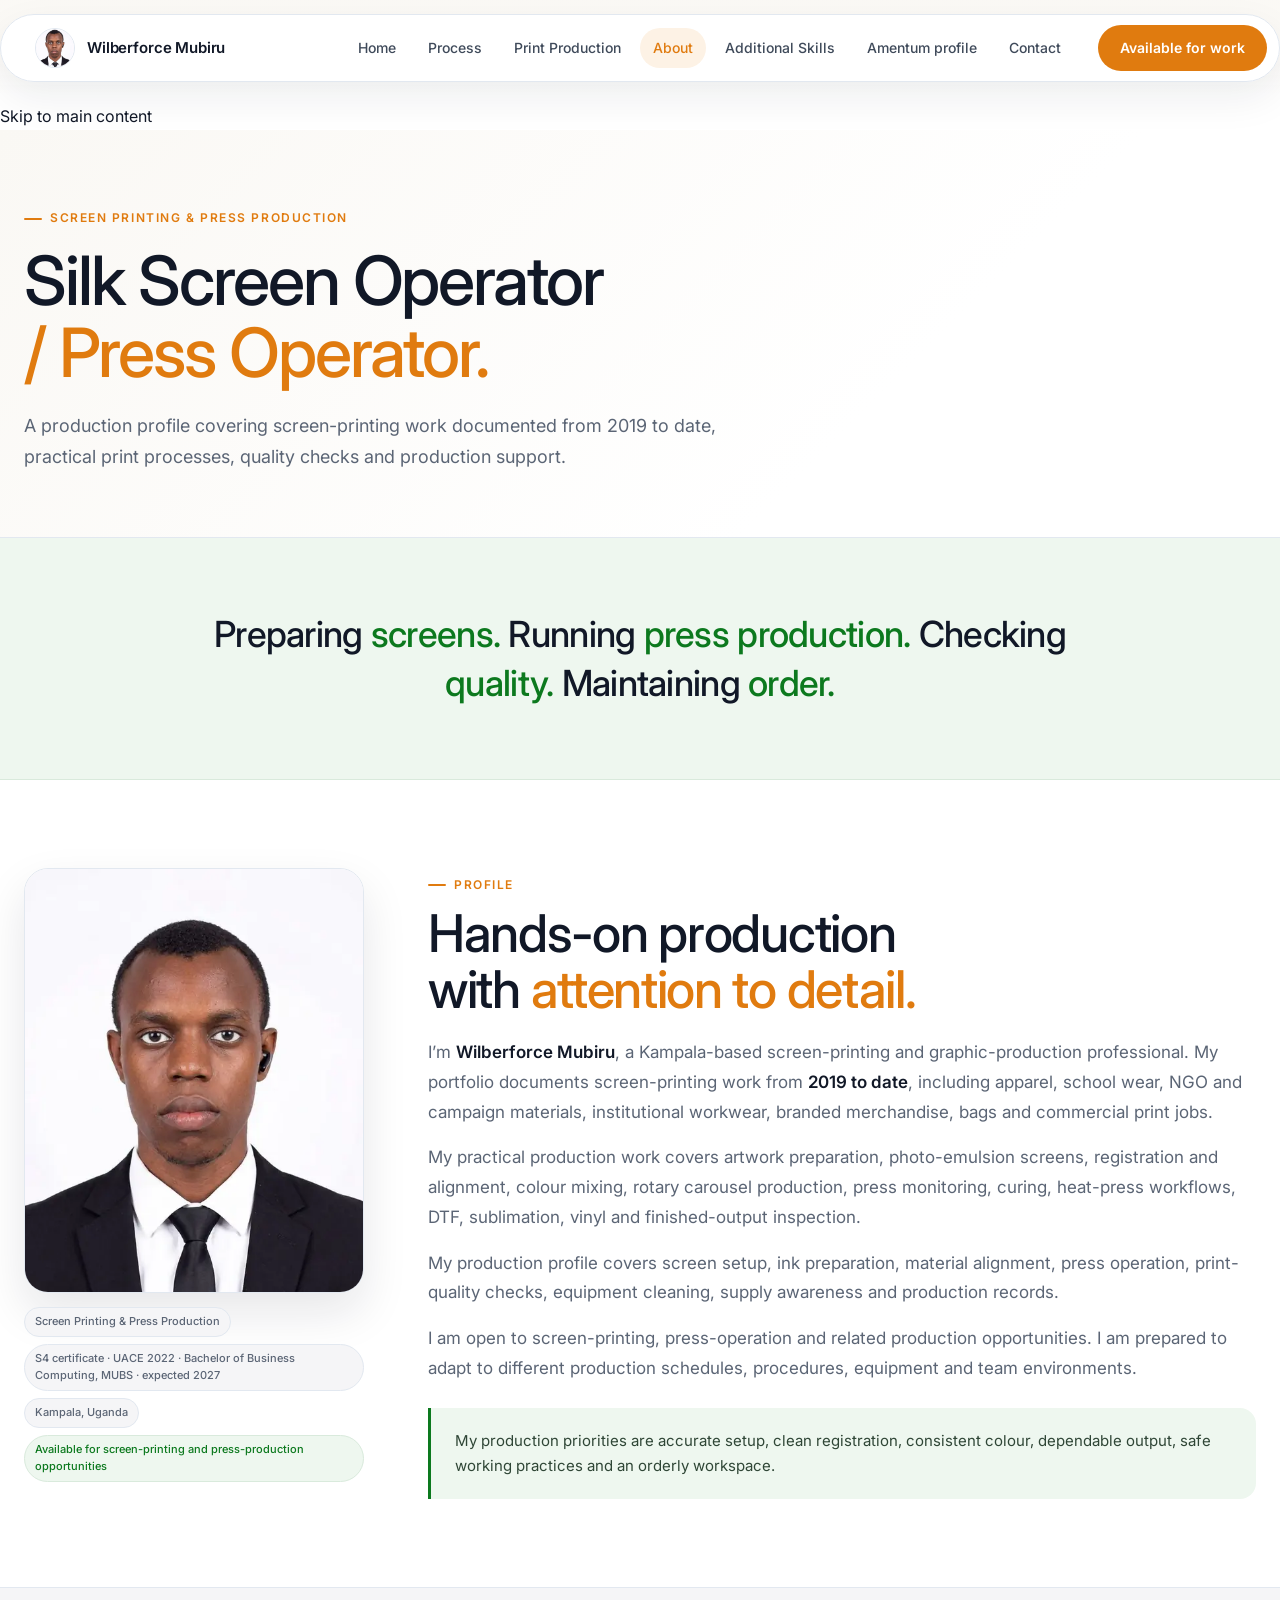
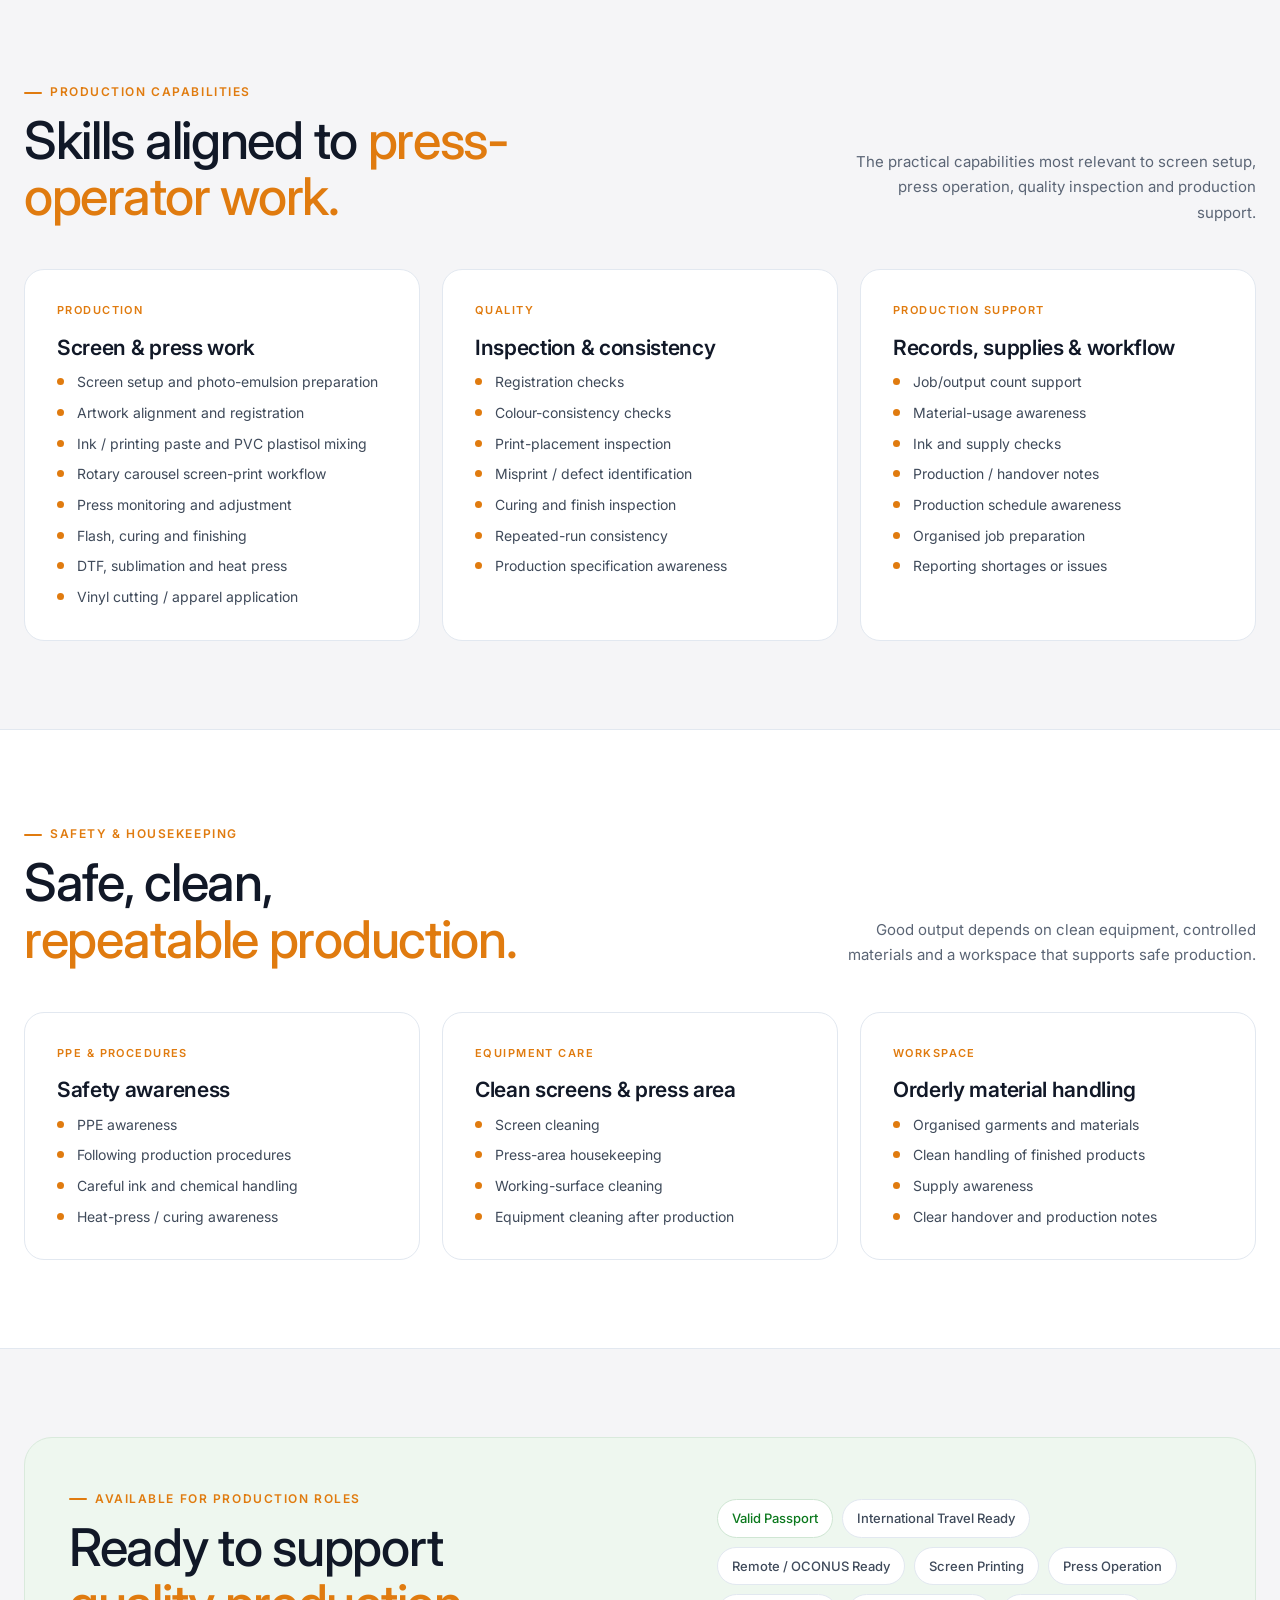
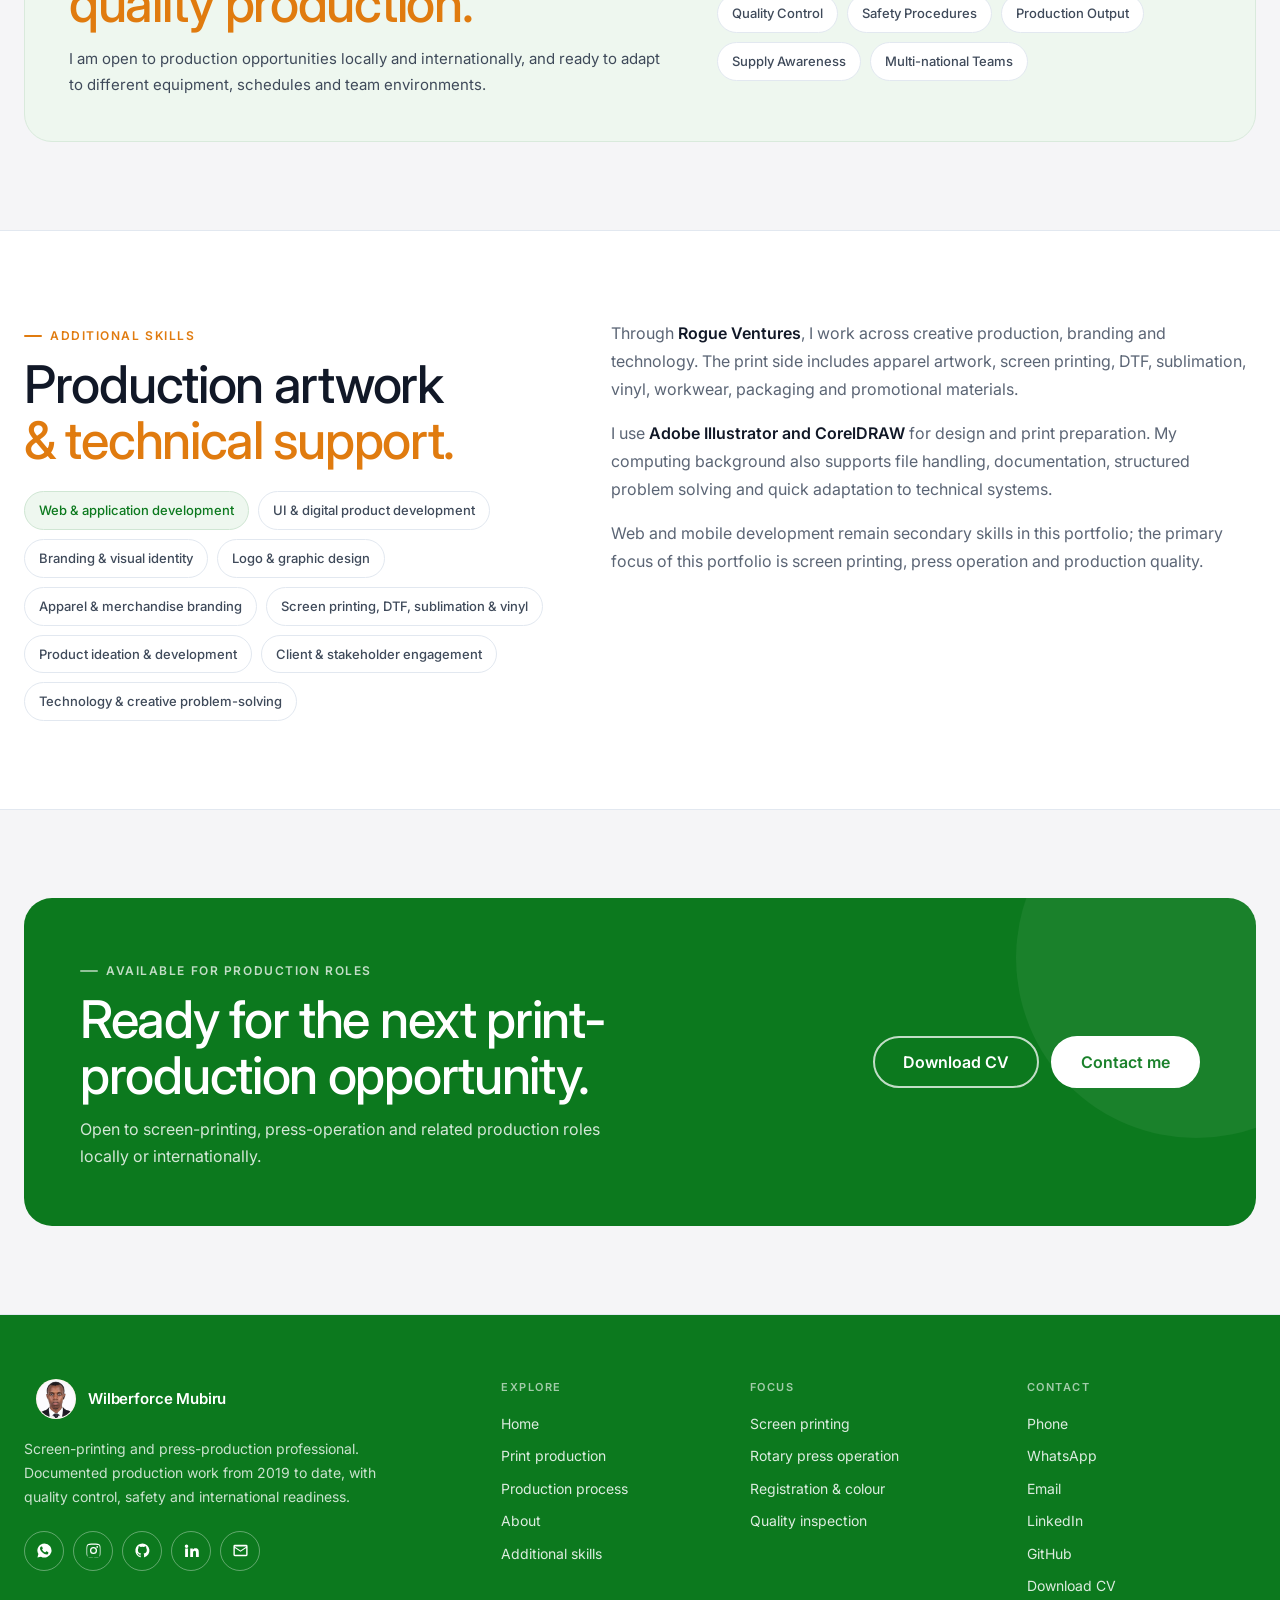
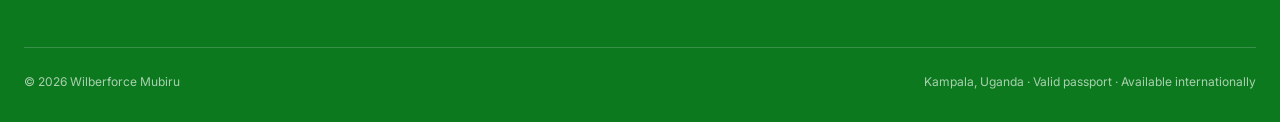
==== commit ecad71ca: "Improve keyboard and contact access" ====
--- a/about.html
+++ b/about.html
@@ -23,6 +23,7 @@
 <link rel="stylesheet" href="assets/css/typography.css">
 </head>
 <body>
+<a class="skip-link" href="#top">Skip to main content</a>
 <header class="topbar"><div class="shell nav"><a class="brand" href="index.html"><picture><source srcset="assets/img/profile.webp" type="image/webp"><img class="mark" src="assets/img/profile.jpg" alt="Wilberforce Mubiru"></picture><span>Wilberforce Mubiru</span></a><nav class="navlinks" id="site-menu" aria-label="Primary"><a href="index.html">Home</a><a href="graphics.html#process">Process</a><a href="graphics.html">Print Production</a><a href="about.html" class="active">About</a><a href="web-mobile.html">Additional Skills</a><a href="amentum.html">Amentum profile</a><a href="contact.html">Contact</a></nav><a class="navcta" href="contact.html">Available for work</a><button class="menu-toggle" type="button" aria-label="Toggle menu" aria-expanded="false" aria-controls="site-menu"><span></span><span></span><span></span></button></div></header>
 <main id="top">
 <section class="page-head"><div class="shell"><div class="eyebrow">Screen printing &amp; press production</div><h1 class="serif">Silk Screen Operator <span class="orange">/ Press Operator.</span></h1><p class="page-intro">A production profile covering screen-printing work documented from 2019 to date, practical print processes, quality checks and production support.</p></div></section>
@@ -34,7 +35,7 @@
 <section class="section" id="rogue"><div class="shell rogue"><div><div class="eyebrow">Additional skills</div><h2 class="serif">Production artwork <span class="orange">&amp; technical support.</span></h2><div class="areas" id="rogue-areas"></div></div><div class="rogue-copy"><p>Through <strong>Rogue Ventures</strong>, I work across creative production, branding and technology. The print side includes apparel artwork, screen printing, DTF, sublimation, vinyl, workwear, packaging and promotional materials.</p><p>I use <strong>Adobe Illustrator and CorelDRAW</strong> for design and print preparation. My computing background also supports file handling, documentation, structured problem solving and quick adaptation to technical systems.</p><p>Web and mobile development remain secondary skills in this portfolio; the primary focus of this portfolio is screen printing, press operation and production quality.</p></div></div></section>
 <section class="section"><div class="shell"><div class="cta"><div><div class="eyebrow">Available for production roles</div><h2 class="serif">Ready for the next print-production opportunity.</h2><p>Open to screen-printing, press-operation and related production roles locally or internationally.</p></div><div class="cta-actions"><a class="button ghost" href="Wilberforce_Mubiru_Print_Production_CV.html" download>Download CV</a><a class="button primary" href="contact.html">Contact me</a></div></div></div></section>
 </main>
-<footer class="site-footer"><div class="shell"><div class="foot-main"><div class="foot-brand"><a class="brand" href="index.html"><picture><source srcset="assets/img/profile.webp" type="image/webp"><img class="mark" src="assets/img/profile.jpg" alt="Wilberforce Mubiru"></picture><span>Wilberforce Mubiru</span></a><p>Screen-printing and press-production professional. Documented production work from 2019 to date, with quality control, safety and international readiness.</p><div class="socials" id="socials"></div></div><div class="foot-col"><h3>Explore</h3><a href="index.html">Home</a><a href="graphics.html">Print production</a><a href="graphics.html#process">Production process</a><a href="about.html">About</a><a href="web-mobile.html">Additional skills</a></div><div class="foot-col"><h3>Focus</h3><span>Screen printing</span><span>Rotary press operation</span><span>Registration &amp; colour</span><span>Quality inspection</span></div><div class="foot-col"><h3>Contact</h3><a href="https://wa.me/256755943973" target="_blank" rel="noopener">WhatsApp</a><a href="mailto:wilberofficial2001@gmail.com">Email</a><a href="https://www.linkedin.com/in/wilberforce-mubiru-217b49211/" target="_blank" rel="noopener">LinkedIn</a><a href="https://github.com/Wilberforcedev" target="_blank" rel="noopener">GitHub</a><a href="Wilberforce_Mubiru_Print_Production_CV.html" download>Download CV</a></div></div><div class="foot-bottom"><div>© <span id="year"></span> Wilberforce Mubiru</div><div>Kampala, Uganda · Valid passport · Available internationally</div></div></div></footer>
+<footer class="site-footer"><div class="shell"><div class="foot-main"><div class="foot-brand"><a class="brand" href="index.html"><picture><source srcset="assets/img/profile.webp" type="image/webp"><img class="mark" src="assets/img/profile.jpg" alt="Wilberforce Mubiru"></picture><span>Wilberforce Mubiru</span></a><p>Screen-printing and press-production professional. Documented production work from 2019 to date, with quality control, safety and international readiness.</p><div class="socials" id="socials"></div></div><div class="foot-col"><h3>Explore</h3><a href="index.html">Home</a><a href="graphics.html">Print production</a><a href="graphics.html#process">Production process</a><a href="about.html">About</a><a href="web-mobile.html">Additional skills</a></div><div class="foot-col"><h3>Focus</h3><span>Screen printing</span><span>Rotary press operation</span><span>Registration &amp; colour</span><span>Quality inspection</span></div><div class="foot-col"><h3>Contact</h3><a href="tel:+256755943973">Phone</a><a href="https://wa.me/256755943973" target="_blank" rel="noopener">WhatsApp</a><a href="mailto:wilberofficial2001@gmail.com">Email</a><a href="https://www.linkedin.com/in/wilberforce-mubiru-217b49211/" target="_blank" rel="noopener">LinkedIn</a><a href="https://github.com/Wilberforcedev" target="_blank" rel="noopener">GitHub</a><a href="Wilberforce_Mubiru_Print_Production_CV.html" download>Download CV</a></div></div><div class="foot-bottom"><div>© <span id="year"></span> Wilberforce Mubiru</div><div>Kampala, Uganda · Valid passport · Available internationally</div></div></div></footer>
 <script src="assets/js/data.js"></script>
 <script src="assets/js/site.js"></script>
 </body>
--- a/assets/css/site.css
+++ b/assets/css/site.css
@@ -753,3 +753,6 @@
 .case-evidence strong{display:block;color:var(--ink);font-size:12px;text-transform:uppercase;letter-spacing:.06em;margin:0 0 4px}
 .case-evidence p{margin:0 0 12px}
 .case-evidence .stack{margin-top:6px}
+
+/* Keep responsive image sources from changing existing image layouts. */
+picture{display:contents}
